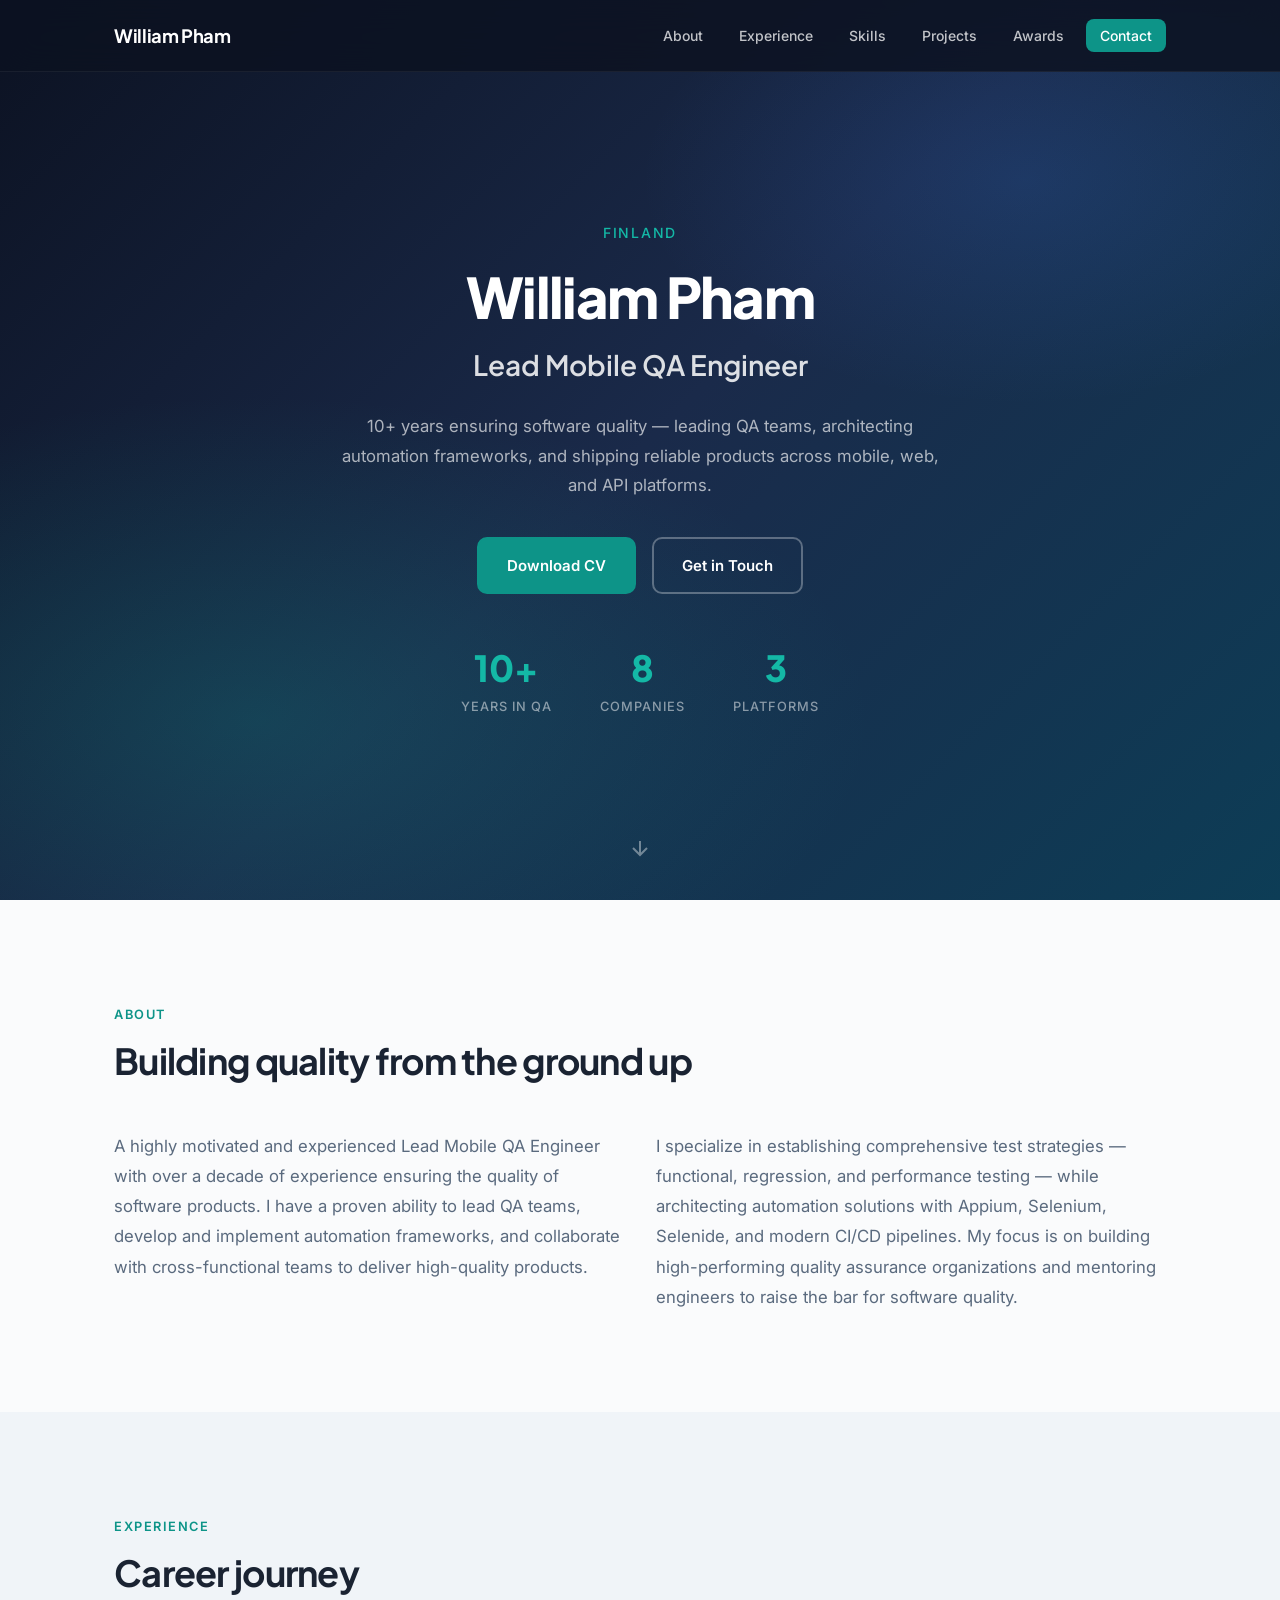
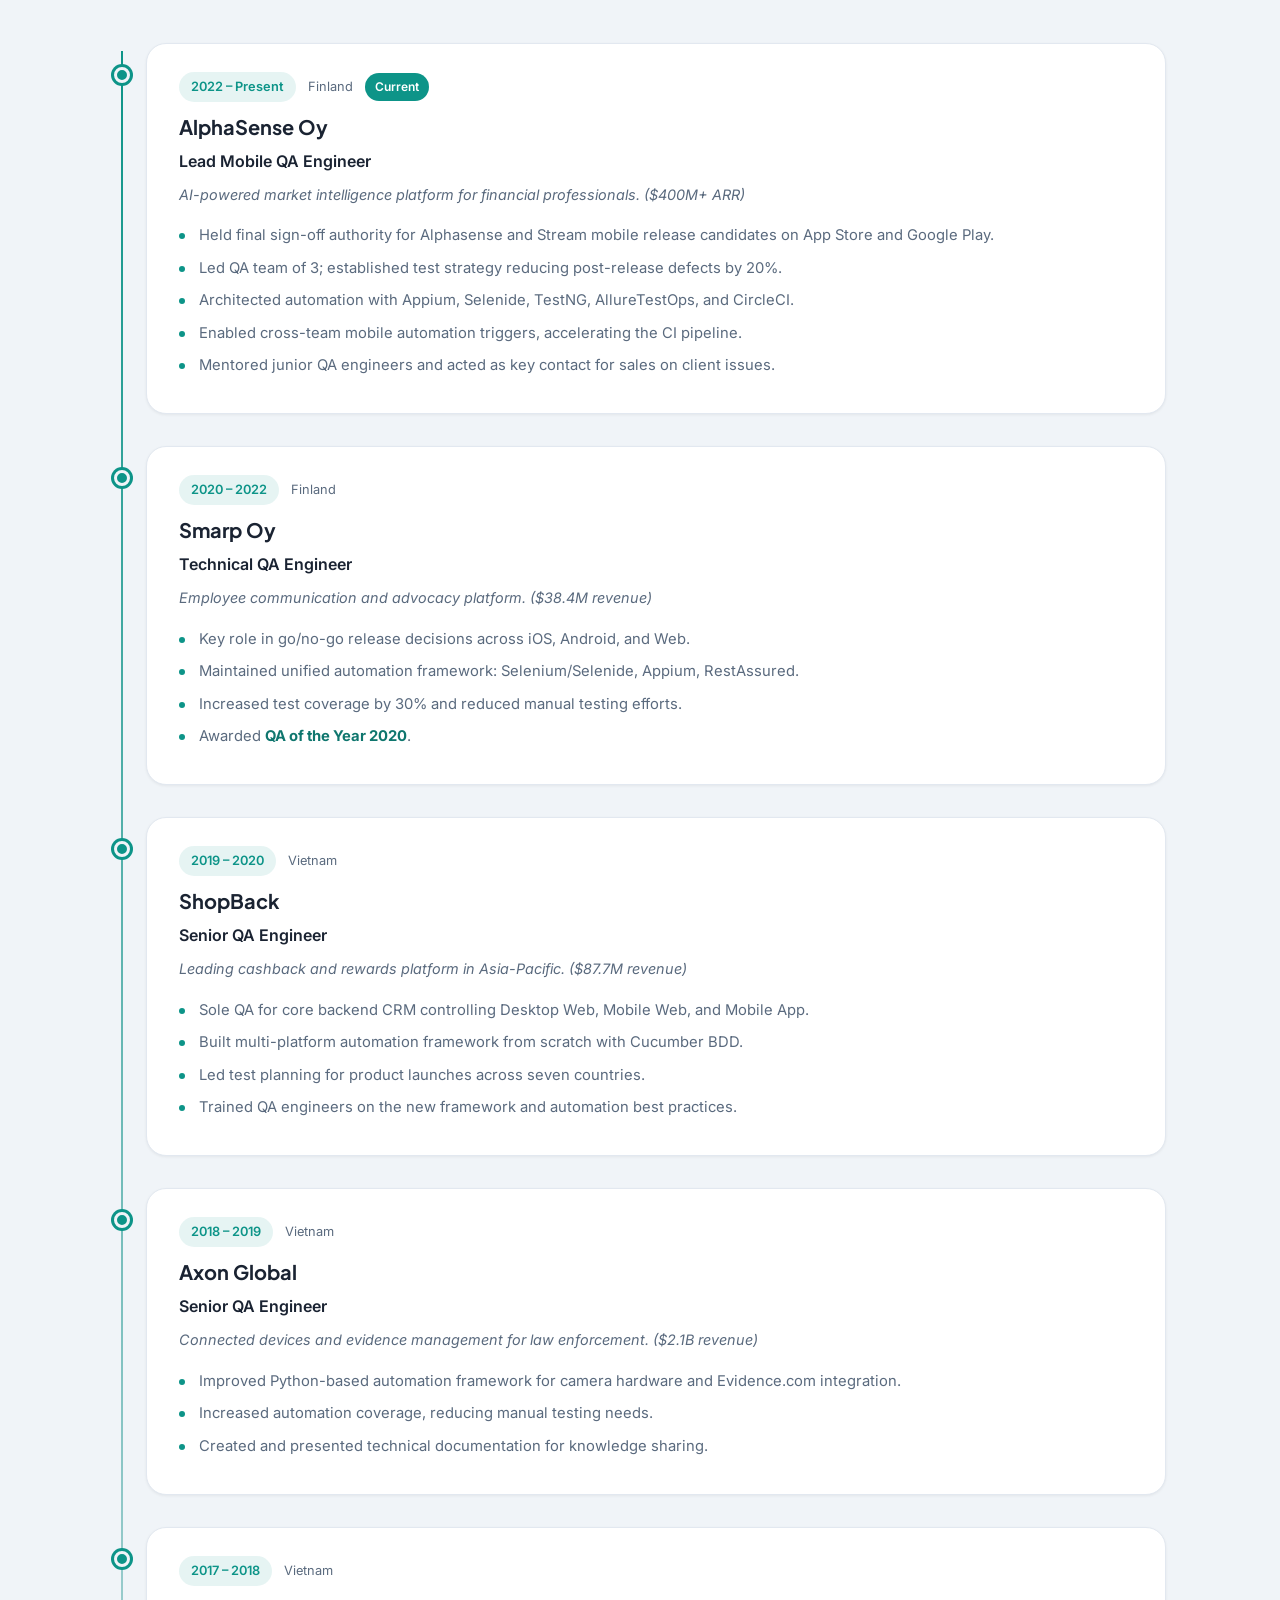
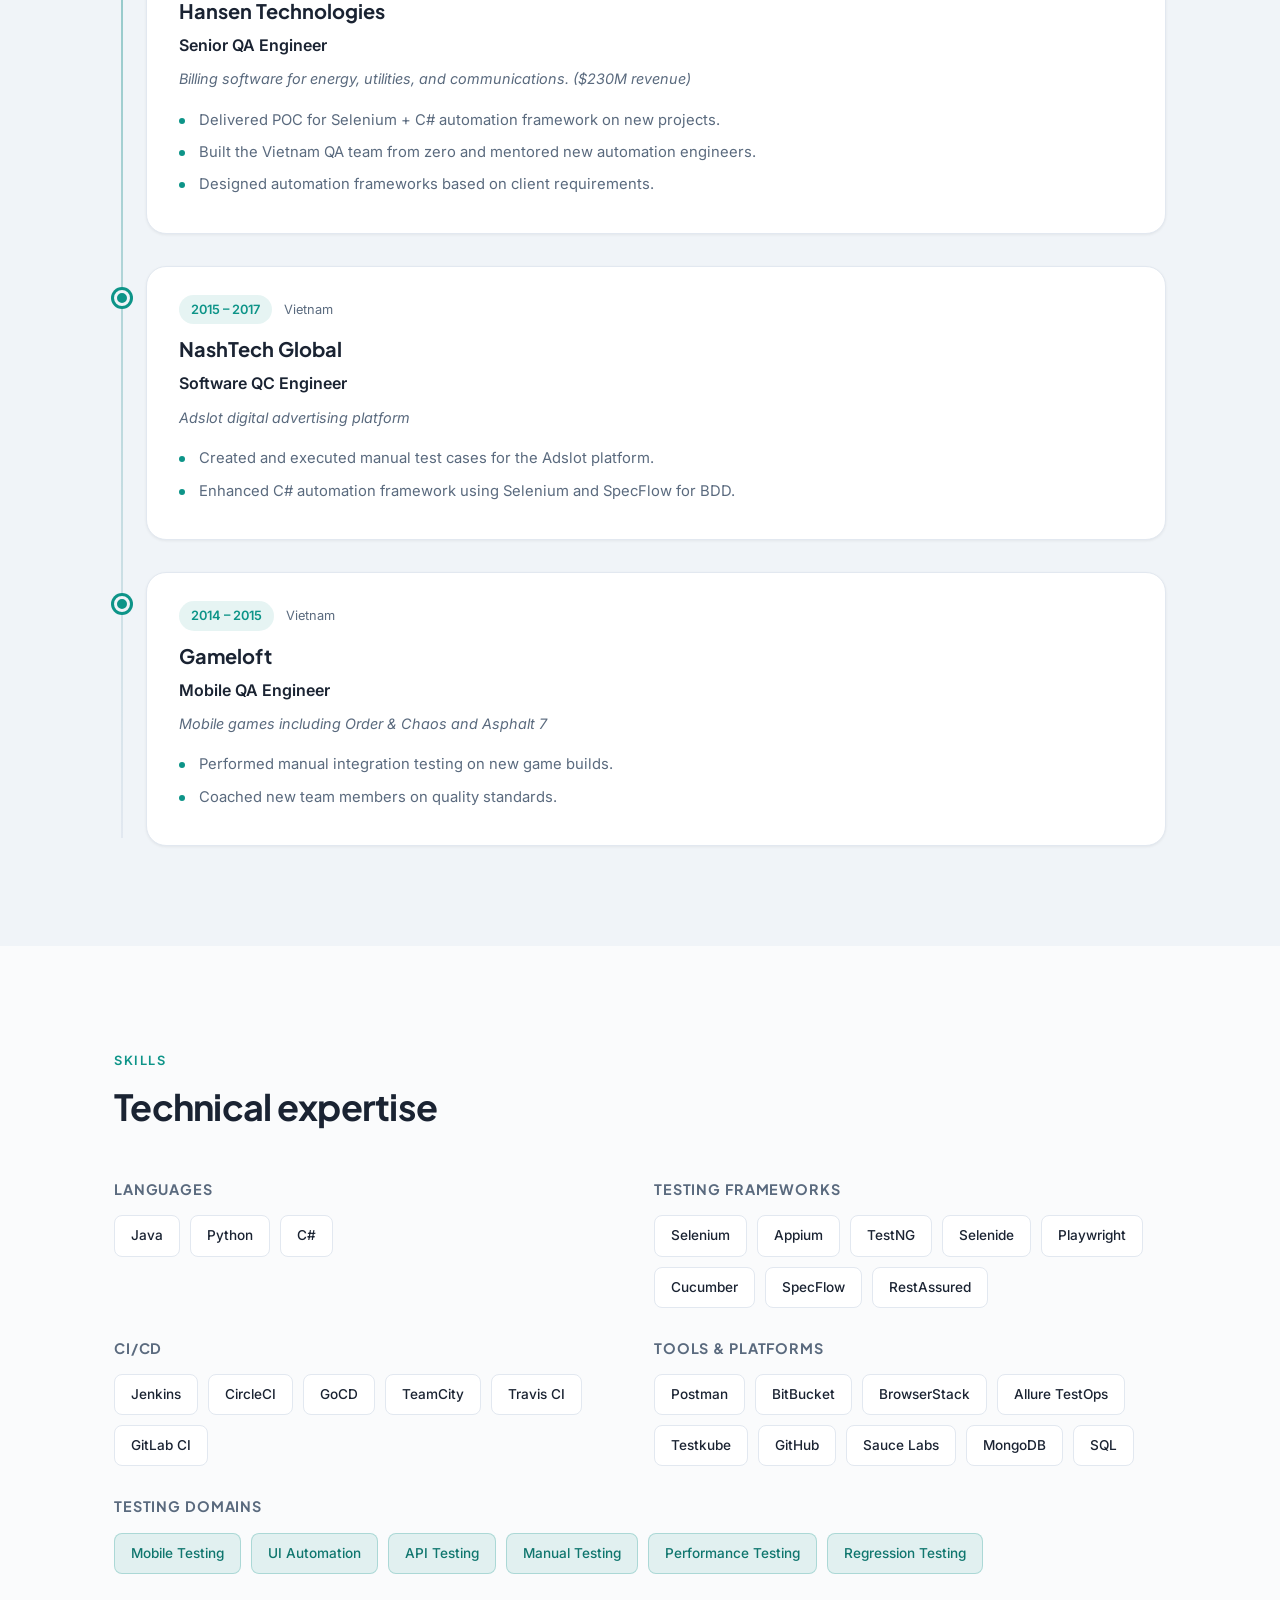
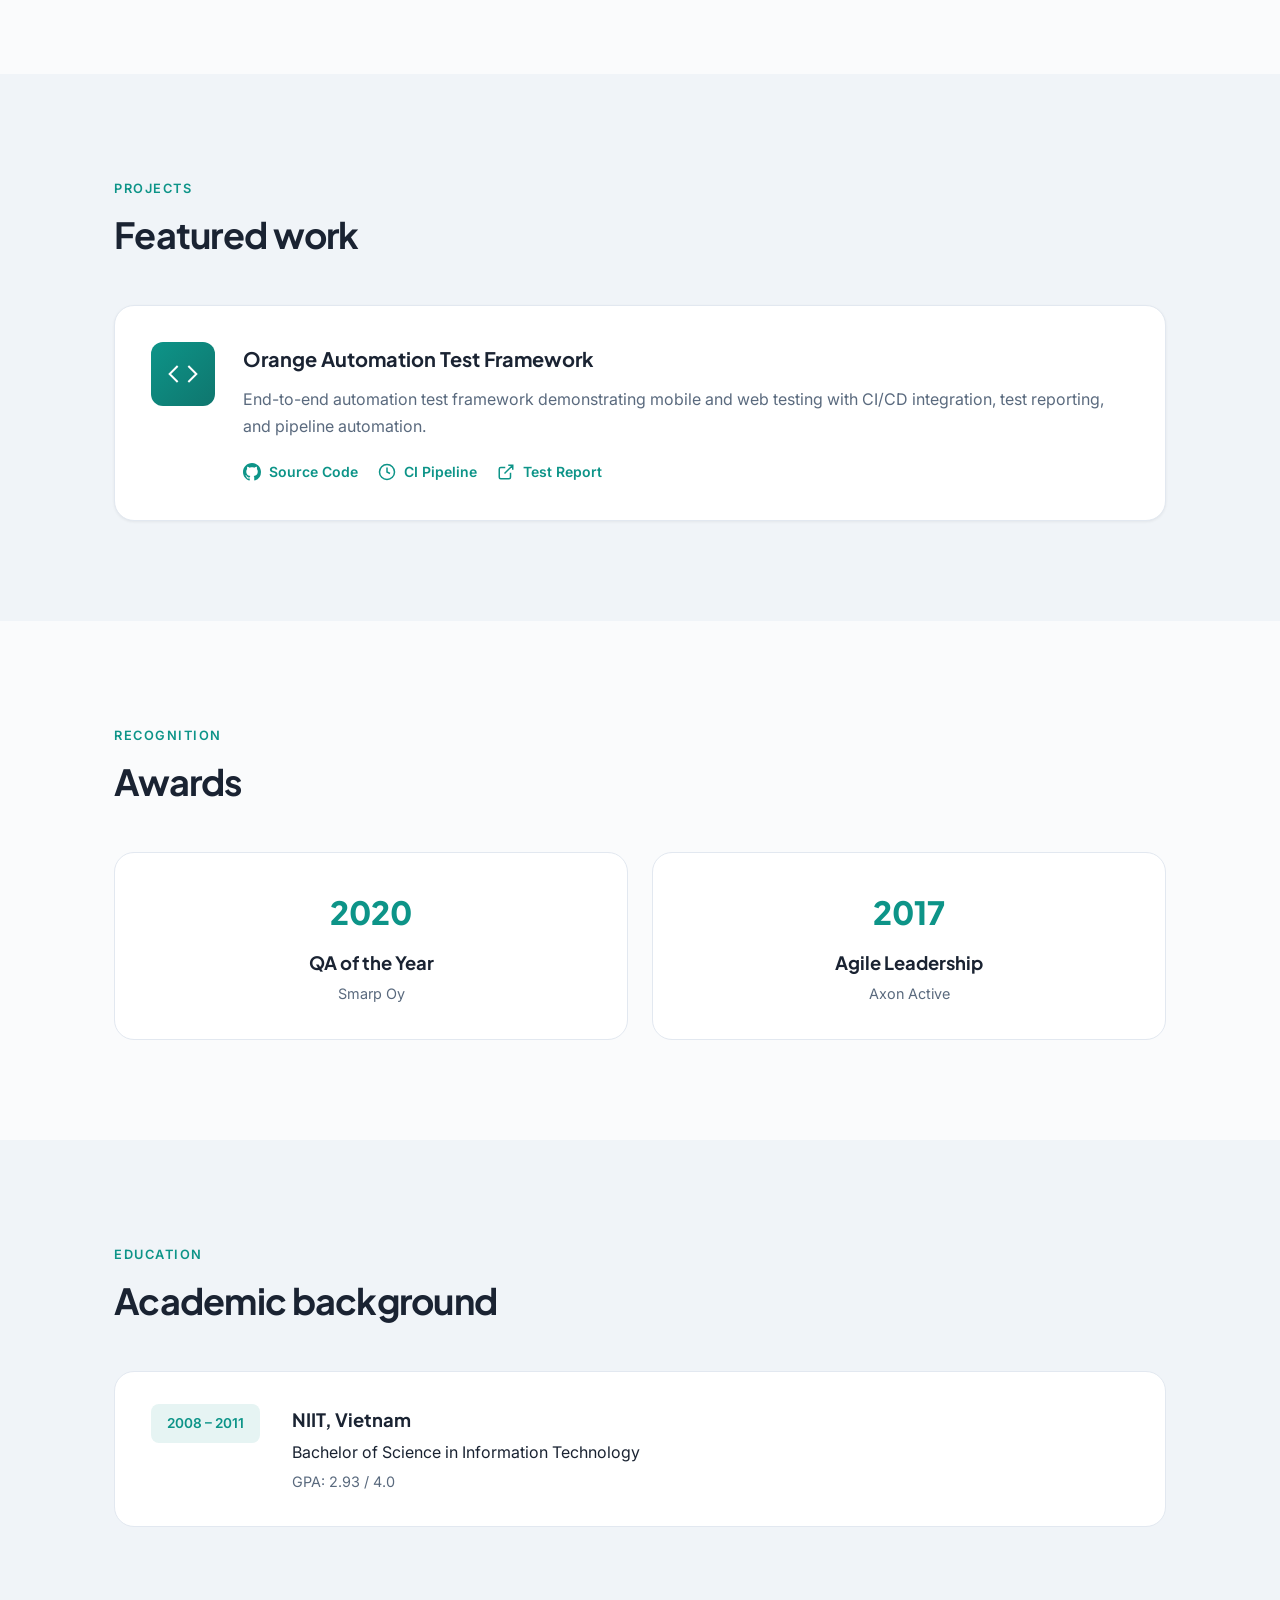
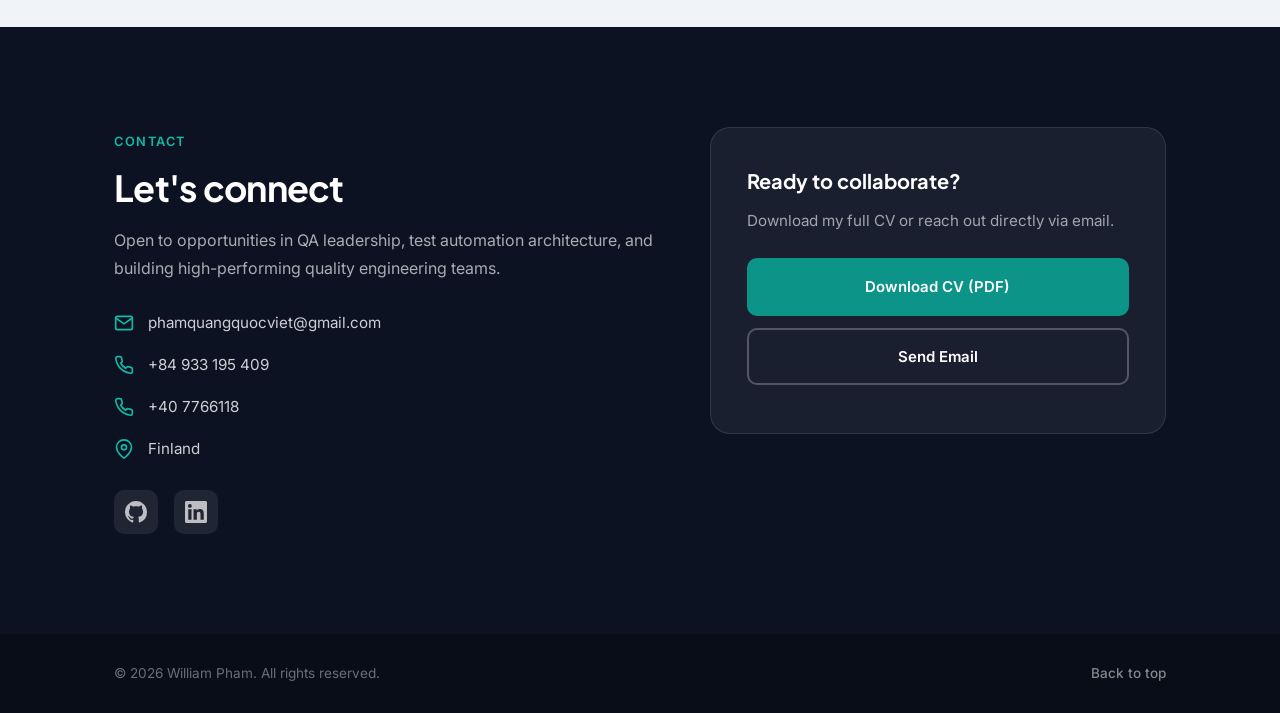
==== index.html @ 84b9da1d "Update profile: William Pham, Finland, current AlphaSense role - Rename display name to William Pham" ====
<!DOCTYPE html>
<html lang="en">
<head>
    <meta charset="utf-8">
    <meta name="viewport" content="width=device-width, initial-scale=1">
    <meta name="description" content="William Pham — Lead Mobile QA Engineer with 10+ years building automation frameworks and leading QA teams across mobile, web, and API testing.">
    <title>William Pham | Lead Mobile QA Engineer</title>
    <link rel="icon" href="assets/favicon.ico" type="image/x-icon">
    <link rel="preconnect" href="https://fonts.googleapis.com">
    <link rel="preconnect" href="https://fonts.gstatic.com" crossorigin>
    <link href="https://fonts.googleapis.com/css2?family=Inter:wght@400;500;600;700&family=Plus+Jakarta+Sans:wght@600;700;800&display=swap" rel="stylesheet">
    <link rel="stylesheet" href="css/style.css">
</head>
<body>
    <nav class="nav" id="nav">
        <div class="container nav__inner">
            <a href="#top" class="nav__brand">William Pham</a>
            <button class="nav__toggle" id="nav-toggle" aria-label="Toggle menu" aria-expanded="false">
                <span></span>
                <span></span>
                <span></span>
            </button>
            <ul class="nav__links" id="nav-links">
                <li><a href="#about">About</a></li>
                <li><a href="#experience">Experience</a></li>
                <li><a href="#skills">Skills</a></li>
                <li><a href="#projects">Projects</a></li>
                <li><a href="#awards">Awards</a></li>
                <li><a href="#contact" class="nav__cta">Contact</a></li>
            </ul>
        </div>
    </nav>

    <header class="hero" id="top">
        <div class="hero__bg"></div>
        <div class="container hero__content">
            <p class="hero__eyebrow">Finland</p>
            <h1 class="hero__title">William Pham</h1>
            <p class="hero__subtitle">Lead Mobile QA Engineer</p>
            <p class="hero__tagline">
                10+ years ensuring software quality — leading QA teams, architecting automation frameworks,
                and shipping reliable products across mobile, web, and API platforms.
            </p>
            <div class="hero__actions">
                <a href="assets/Viet_Pham_CV.pdf" class="btn btn--primary" download>Download CV</a>
                <a href="#contact" class="btn btn--outline">Get in Touch</a>
            </div>
            <div class="hero__stats">
                <div class="stat">
                    <span class="stat__value">10+</span>
                    <span class="stat__label">Years in QA</span>
                </div>
                <div class="stat">
                    <span class="stat__value">8</span>
                    <span class="stat__label">Companies</span>
                </div>
                <div class="stat">
                    <span class="stat__value">3</span>
                    <span class="stat__label">Platforms</span>
                </div>
            </div>
        </div>
        <a href="#about" class="hero__scroll" aria-label="Scroll to about">
            <svg width="24" height="24" viewBox="0 0 24 24" fill="none" stroke="currentColor" stroke-width="2"><path d="M12 5v14M5 12l7 7 7-7"/></svg>
        </a>
    </header>

    <main>
        <section class="section" id="about">
            <div class="container">
                <div class="section__header">
                    <span class="section__label">About</span>
                    <h2 class="section__title">Building quality from the ground up</h2>
                </div>
                <div class="about__grid">
                    <p class="about__text">
                        A highly motivated and experienced Lead Mobile QA Engineer with over a decade of
                        experience ensuring the quality of software products. I have a proven ability to lead
                        QA teams, develop and implement automation frameworks, and collaborate with
                        cross-functional teams to deliver high-quality products.
                    </p>
                    <p class="about__text">
                        I specialize in establishing comprehensive test strategies — functional, regression,
                        and performance testing — while architecting automation solutions with Appium,
                        Selenium, Selenide, and modern CI/CD pipelines. My focus is on building
                        high-performing quality assurance organizations and mentoring engineers to
                        raise the bar for software quality.
                    </p>
                </div>
            </div>
        </section>

        <section class="section section--alt" id="experience">
            <div class="container">
                <div class="section__header">
                    <span class="section__label">Experience</span>
                    <h2 class="section__title">Career journey</h2>
                </div>
                <div class="timeline">
                    <article class="timeline__item">
                        <div class="timeline__marker"></div>
                        <div class="timeline__card">
                            <div class="timeline__meta">
                                <span class="timeline__date">2022 – Present</span>
                                <span class="timeline__location">Finland</span>
                                <span class="timeline__badge">Current</span>
                            </div>
                            <h3 class="timeline__company">AlphaSense Oy</h3>
                            <p class="timeline__role">Lead Mobile QA Engineer</p>
                            <p class="timeline__desc">AI-powered market intelligence platform for financial professionals. ($400M+ ARR)</p>
                            <ul class="timeline__bullets">
                                <li>Held final sign-off authority for Alphasense and Stream mobile release candidates on App Store and Google Play.</li>
                                <li>Led QA team of 3; established test strategy reducing post-release defects by 20%.</li>
                                <li>Architected automation with Appium, Selenide, TestNG, AllureTestOps, and CircleCI.</li>
                                <li>Enabled cross-team mobile automation triggers, accelerating the CI pipeline.</li>
                                <li>Mentored junior QA engineers and acted as key contact for sales on client issues.</li>
                            </ul>
                        </div>
                    </article>

                    <article class="timeline__item">
                        <div class="timeline__marker"></div>
                        <div class="timeline__card">
                            <div class="timeline__meta">
                                <span class="timeline__date">2020 – 2022</span>
                                <span class="timeline__location">Finland</span>
                            </div>
                            <h3 class="timeline__company">Smarp Oy</h3>
                            <p class="timeline__role">Technical QA Engineer</p>
                            <p class="timeline__desc">Employee communication and advocacy platform. ($38.4M revenue)</p>
                            <ul class="timeline__bullets">
                                <li>Key role in go/no-go release decisions across iOS, Android, and Web.</li>
                                <li>Maintained unified automation framework: Selenium/Selenide, Appium, RestAssured.</li>
                                <li>Increased test coverage by 30% and reduced manual testing efforts.</li>
                                <li>Awarded <strong>QA of the Year 2020</strong>.</li>
                            </ul>
                        </div>
                    </article>

                    <article class="timeline__item">
                        <div class="timeline__marker"></div>
                        <div class="timeline__card">
                            <div class="timeline__meta">
                                <span class="timeline__date">2019 – 2020</span>
                                <span class="timeline__location">Vietnam</span>
                            </div>
                            <h3 class="timeline__company">ShopBack</h3>
                            <p class="timeline__role">Senior QA Engineer</p>
                            <p class="timeline__desc">Leading cashback and rewards platform in Asia-Pacific. ($87.7M revenue)</p>
                            <ul class="timeline__bullets">
                                <li>Sole QA for core backend CRM controlling Desktop Web, Mobile Web, and Mobile App.</li>
                                <li>Built multi-platform automation framework from scratch with Cucumber BDD.</li>
                                <li>Led test planning for product launches across seven countries.</li>
                                <li>Trained QA engineers on the new framework and automation best practices.</li>
                            </ul>
                        </div>
                    </article>

                    <article class="timeline__item">
                        <div class="timeline__marker"></div>
                        <div class="timeline__card">
                            <div class="timeline__meta">
                                <span class="timeline__date">2018 – 2019</span>
                                <span class="timeline__location">Vietnam</span>
                            </div>
                            <h3 class="timeline__company">Axon Global</h3>
                            <p class="timeline__role">Senior QA Engineer</p>
                            <p class="timeline__desc">Connected devices and evidence management for law enforcement. ($2.1B revenue)</p>
                            <ul class="timeline__bullets">
                                <li>Improved Python-based automation framework for camera hardware and Evidence.com integration.</li>
                                <li>Increased automation coverage, reducing manual testing needs.</li>
                                <li>Created and presented technical documentation for knowledge sharing.</li>
                            </ul>
                        </div>
                    </article>

                    <article class="timeline__item">
                        <div class="timeline__marker"></div>
                        <div class="timeline__card">
                            <div class="timeline__meta">
                                <span class="timeline__date">2017 – 2018</span>
                                <span class="timeline__location">Vietnam</span>
                            </div>
                            <h3 class="timeline__company">Hansen Technologies</h3>
                            <p class="timeline__role">Senior QA Engineer</p>
                            <p class="timeline__desc">Billing software for energy, utilities, and communications. ($230M revenue)</p>
                            <ul class="timeline__bullets">
                                <li>Delivered POC for Selenium + C# automation framework on new projects.</li>
                                <li>Built the Vietnam QA team from zero and mentored new automation engineers.</li>
                                <li>Designed automation frameworks based on client requirements.</li>
                            </ul>
                        </div>
                    </article>

                    <article class="timeline__item">
                        <div class="timeline__marker"></div>
                        <div class="timeline__card">
                            <div class="timeline__meta">
                                <span class="timeline__date">2015 – 2017</span>
                                <span class="timeline__location">Vietnam</span>
                            </div>
                            <h3 class="timeline__company">NashTech Global</h3>
                            <p class="timeline__role">Software QC Engineer</p>
                            <p class="timeline__desc">Adslot digital advertising platform</p>
                            <ul class="timeline__bullets">
                                <li>Created and executed manual test cases for the Adslot platform.</li>
                                <li>Enhanced C# automation framework using Selenium and SpecFlow for BDD.</li>
                            </ul>
                        </div>
                    </article>

                    <article class="timeline__item">
                        <div class="timeline__marker"></div>
                        <div class="timeline__card">
                            <div class="timeline__meta">
                                <span class="timeline__date">2014 – 2015</span>
                                <span class="timeline__location">Vietnam</span>
                            </div>
                            <h3 class="timeline__company">Gameloft</h3>
                            <p class="timeline__role">Mobile QA Engineer</p>
                            <p class="timeline__desc">Mobile games including Order &amp; Chaos and Asphalt 7</p>
                            <ul class="timeline__bullets">
                                <li>Performed manual integration testing on new game builds.</li>
                                <li>Coached new team members on quality standards.</li>
                            </ul>
                        </div>
                    </article>
                </div>
            </div>
        </section>

        <section class="section" id="skills">
            <div class="container">
                <div class="section__header">
                    <span class="section__label">Skills</span>
                    <h2 class="section__title">Technical expertise</h2>
                </div>
                <div class="skills__grid">
                    <div class="skills__group">
                        <h3 class="skills__heading">Languages</h3>
                        <div class="skills__tags">
                            <span class="tag">Java</span>
                            <span class="tag">Python</span>
                            <span class="tag">C#</span>
                        </div>
                    </div>
                    <div class="skills__group">
                        <h3 class="skills__heading">Testing Frameworks</h3>
                        <div class="skills__tags">
                            <span class="tag">Selenium</span>
                            <span class="tag">Appium</span>
                            <span class="tag">TestNG</span>
                            <span class="tag">Selenide</span>
                            <span class="tag">Playwright</span>
                            <span class="tag">Cucumber</span>
                            <span class="tag">SpecFlow</span>
                            <span class="tag">RestAssured</span>
                        </div>
                    </div>
                    <div class="skills__group">
                        <h3 class="skills__heading">CI/CD</h3>
                        <div class="skills__tags">
                            <span class="tag">Jenkins</span>
                            <span class="tag">CircleCI</span>
                            <span class="tag">GoCD</span>
                            <span class="tag">TeamCity</span>
                            <span class="tag">Travis CI</span>
                            <span class="tag">GitLab CI</span>
                        </div>
                    </div>
                    <div class="skills__group">
                        <h3 class="skills__heading">Tools &amp; Platforms</h3>
                        <div class="skills__tags">
                            <span class="tag">Postman</span>
                            <span class="tag">BitBucket</span>
                            <span class="tag">BrowserStack</span>
                            <span class="tag">Allure TestOps</span>
                            <span class="tag">Testkube</span>
                            <span class="tag">GitHub</span>
                            <span class="tag">Sauce Labs</span>
                            <span class="tag">MongoDB</span>
                            <span class="tag">SQL</span>
                        </div>
                    </div>
                    <div class="skills__group skills__group--wide">
                        <h3 class="skills__heading">Testing Domains</h3>
                        <div class="skills__tags">
                            <span class="tag tag--accent">Mobile Testing</span>
                            <span class="tag tag--accent">UI Automation</span>
                            <span class="tag tag--accent">API Testing</span>
                            <span class="tag tag--accent">Manual Testing</span>
                            <span class="tag tag--accent">Performance Testing</span>
                            <span class="tag tag--accent">Regression Testing</span>
                        </div>
                    </div>
                </div>
            </div>
        </section>

        <section class="section section--alt" id="projects">
            <div class="container">
                <div class="section__header">
                    <span class="section__label">Projects</span>
                    <h2 class="section__title">Featured work</h2>
                </div>
                <article class="project-card">
                    <div class="project-card__icon">
                        <svg width="32" height="32" viewBox="0 0 24 24" fill="none" stroke="currentColor" stroke-width="1.5"><path d="M16 18l6-6-6-6M8 6l-6 6 6 6"/></svg>
                    </div>
                    <div class="project-card__body">
                        <h3 class="project-card__title">Orange Automation Test Framework</h3>
                        <p class="project-card__desc">
                            End-to-end automation test framework demonstrating mobile and web testing
                            with CI/CD integration, test reporting, and pipeline automation.
                        </p>
                        <div class="project-card__links">
                            <a href="https://github.com/vietphamqq/orange-automation-test" target="_blank" rel="noopener noreferrer" class="project-card__link">
                                <svg width="18" height="18" viewBox="0 0 24 24" fill="currentColor"><path d="M12 0C5.37 0 0 5.37 0 12c0 5.31 3.435 9.795 8.205 11.385.6.105.825-.255.825-.57 0-.285-.015-1.23-.015-2.235-3.015.555-3.795-.735-4.035-1.41-.135-.345-.72-1.41-1.23-1.695-.42-.225-1.02-.78-.015-.795.945-.015 1.62.87 1.845 1.23 1.08 1.815 2.805 1.305 3.495.99.105-.78.42-1.305.765-1.605-2.67-.3-5.46-1.335-5.46-5.925 0-1.305.465-2.385 1.23-3.225-.12-.3-.54-1.53.12-3.18 0 0 1.005-.315 3.3 1.23.96-.27 1.98-.405 3-.405s2.04.135 3 .405c2.295-1.56 3.3-1.23 3.3-1.23.66 1.65.24 2.88.12 3.18.765.84 1.23 1.905 1.23 3.225 0 4.605-2.805 5.625-5.475 5.925.435.375.81 1.095.81 2.22 0 1.605-.015 2.895-.015 3.3 0 .315.225.69.825.57A12.02 12.02 0 0024 12c0-6.63-5.37-12-12-12z"/></svg>
                                Source Code
                            </a>
                            <a href="https://github.com/vietphamqq/orange-automation-test/actions" target="_blank" rel="noopener noreferrer" class="project-card__link">
                                <svg width="18" height="18" viewBox="0 0 24 24" fill="none" stroke="currentColor" stroke-width="2"><circle cx="12" cy="12" r="10"/><path d="M12 6v6l4 2"/></svg>
                                CI Pipeline
                            </a>
                            <a href="https://vietphamqq.github.io/orange-automation-test/" target="_blank" rel="noopener noreferrer" class="project-card__link">
                                <svg width="18" height="18" viewBox="0 0 24 24" fill="none" stroke="currentColor" stroke-width="2"><path d="M18 13v6a2 2 0 01-2 2H5a2 2 0 01-2-2V8a2 2 0 012-2h6M15 3h6v6M10 14L21 3"/></svg>
                                Test Report
                            </a>
                        </div>
                    </div>
                </article>
            </div>
        </section>

        <section class="section" id="awards">
            <div class="container">
                <div class="section__header">
                    <span class="section__label">Recognition</span>
                    <h2 class="section__title">Awards</h2>
                </div>
                <div class="awards__grid">
                    <div class="award-card">
                        <div class="award-card__year">2020</div>
                        <h3 class="award-card__title">QA of the Year</h3>
                        <p class="award-card__org">Smarp Oy</p>
                    </div>
                    <div class="award-card">
                        <div class="award-card__year">2017</div>
                        <h3 class="award-card__title">Agile Leadership</h3>
                        <p class="award-card__org">Axon Active</p>
                    </div>
                </div>
            </div>
        </section>

        <section class="section section--alt" id="education">
            <div class="container">
                <div class="section__header">
                    <span class="section__label">Education</span>
                    <h2 class="section__title">Academic background</h2>
                </div>
                <div class="education-card">
                    <div class="education-card__date">2008 – 2011</div>
                    <div>
                        <h3 class="education-card__school">NIIT, Vietnam</h3>
                        <p class="education-card__degree">Bachelor of Science in Information Technology</p>
                        <p class="education-card__gpa">GPA: 2.93 / 4.0</p>
                    </div>
                </div>
            </div>
        </section>

        <section class="section section--contact" id="contact">
            <div class="container">
                <div class="contact__grid">
                    <div class="contact__info">
                        <span class="section__label">Contact</span>
                        <h2 class="section__title">Let's connect</h2>
                        <p class="contact__text">
                            Open to opportunities in QA leadership, test automation architecture,
                            and building high-performing quality engineering teams.
                        </p>
                        <ul class="contact__details">
                            <li>
                                <svg width="20" height="20" viewBox="0 0 24 24" fill="none" stroke="currentColor" stroke-width="2"><path d="M4 4h16c1.1 0 2 .9 2 2v12c0 1.1-.9 2-2 2H4c-1.1 0-2-.9-2-2V6c0-1.1.9-2 2-2z"/><path d="M22 6l-10 7L2 6"/></svg>
                                <a href="mailto:phamquangquocviet@gmail.com">phamquangquocviet@gmail.com</a>
                            </li>
                            <li>
                                <svg width="20" height="20" viewBox="0 0 24 24" fill="none" stroke="currentColor" stroke-width="2"><path d="M22 16.92v3a2 2 0 01-2.18 2 19.79 19.79 0 01-8.63-3.07 19.5 19.5 0 01-6-6 19.79 19.79 0 01-3.07-8.67A2 2 0 014.11 2h3a2 2 0 012 1.72c.127.96.361 1.903.7 2.81a2 2 0 01-.45 2.11L8.09 9.91a16 16 0 006 6l1.27-1.27a2 2 0 012.11-.45c.907.339 1.85.573 2.81.7A2 2 0 0122 16.92z"/></svg>
                                <a href="tel:+84933195409">+84 933 195 409</a>
                            </li>
                            <li>
                                <svg width="20" height="20" viewBox="0 0 24 24" fill="none" stroke="currentColor" stroke-width="2"><path d="M22 16.92v3a2 2 0 01-2.18 2 19.79 19.79 0 01-8.63-3.07 19.5 19.5 0 01-6-6 19.79 19.79 0 01-3.07-8.67A2 2 0 014.11 2h3a2 2 0 012 1.72c.127.96.361 1.903.7 2.81a2 2 0 01-.45 2.11L8.09 9.91a16 16 0 006 6l1.27-1.27a2 2 0 012.11-.45c.907.339 1.85.573 2.81.7A2 2 0 0122 16.92z"/></svg>
                                <a href="tel:+407766118">+40 7766118</a>
                            </li>
                            <li>
                                <svg width="20" height="20" viewBox="0 0 24 24" fill="none" stroke="currentColor" stroke-width="2"><path d="M21 10c0 7-9 13-9 13s-9-6-9-13a9 9 0 0118 0z"/><circle cx="12" cy="10" r="3"/></svg>
                                Finland
                            </li>
                        </ul>
                        <div class="contact__social">
                            <a href="https://github.com/vietphamqq" target="_blank" rel="noopener noreferrer" aria-label="GitHub">
                                <svg width="22" height="22" viewBox="0 0 24 24" fill="currentColor"><path d="M12 0C5.37 0 0 5.37 0 12c0 5.31 3.435 9.795 8.205 11.385.6.105.825-.255.825-.57 0-.285-.015-1.23-.015-2.235-3.015.555-3.795-.735-4.035-1.41-.135-.345-.72-1.41-1.23-1.695-.42-.225-1.02-.78-.015-.795.945-.015 1.62.87 1.845 1.23 1.08 1.815 2.805 1.305 3.495.99.105-.78.42-1.305.765-1.605-2.67-.3-5.46-1.335-5.46-5.925 0-1.305.465-2.385 1.23-3.225-.12-.3-.54-1.53.12-3.18 0 0 1.005-.315 3.3 1.23.96-.27 1.98-.405 3-.405s2.04.135 3 .405c2.295-1.56 3.3-1.23 3.3-1.23.66 1.65.24 2.88.12 3.18.765.84 1.23 1.905 1.23 3.225 0 4.605-2.805 5.625-5.475 5.925.435.375.81 1.095.81 2.22 0 1.605-.015 2.895-.015 3.3 0 .315.225.69.825.57A12.02 12.02 0 0024 12c0-6.63-5.37-12-12-12z"/></svg>
                            </a>
                            <a href="https://www.linkedin.com/in/vietphamqc/" target="_blank" rel="noopener noreferrer" aria-label="LinkedIn">
                                <svg width="22" height="22" viewBox="0 0 24 24" fill="currentColor"><path d="M20.447 20.452h-3.554v-5.569c0-1.328-.027-3.037-1.852-3.037-1.853 0-2.136 1.445-2.136 2.939v5.667H9.351V9h3.414v1.561h.046c.477-.9 1.637-1.85 3.37-1.85 3.601 0 4.267 2.37 4.267 5.455v6.286zM5.337 7.433a2.062 2.062 0 01-2.063-2.065 2.064 2.064 0 114.127 0 2.063 2.063 0 01-2.064 2.065zm1.782 13.019H3.555V9h3.564v11.452zM22.225 0H1.771C.792 0 0 .774 0 1.729v20.542C0 23.227.792 24 1.771 24h20.451C23.2 24 24 23.227 24 22.271V1.729C24 .774 23.2 0 22.222 0h.003z"/></svg>
                            </a>
                        </div>
                    </div>
                    <div class="contact__cta-card">
                        <h3>Ready to collaborate?</h3>
                        <p>Download my full CV or reach out directly via email.</p>
                        <a href="assets/Viet_Pham_CV.pdf" class="btn btn--primary btn--block" download>Download CV (PDF)</a>
                        <a href="mailto:phamquangquocviet@gmail.com" class="btn btn--outline btn--block">Send Email</a>
                    </div>
                </div>
            </div>
        </section>
    </main>

    <footer class="footer">
        <div class="container footer__inner">
            <p>&copy; 2026 William Pham. All rights reserved.</p>
            <a href="#top" class="footer__top">Back to top</a>
        </div>
    </footer>

    <script src="js/main.js"></script>
</body>
</html>
---- css/style.css ----
/* William Pham — Professional Portfolio */

:root {
    --color-bg: #fafbfc;
    --color-bg-alt: #f0f4f8;
    --color-surface: #ffffff;
    --color-text: #1a2332;
    --color-text-muted: #5a6a7e;
    --color-accent: #0d9488;
    --color-accent-light: #14b8a6;
    --color-accent-dark: #0f766e;
    --color-hero-bg: #0c1222;
    --color-hero-gradient: linear-gradient(135deg, #0c1222 0%, #1a2a4a 50%, #0d3d56 100%);
    --color-border: #e2e8f0;
    --font-body: 'Inter', -apple-system, BlinkMacSystemFont, sans-serif;
    --font-display: 'Plus Jakarta Sans', 'Inter', sans-serif;
    --shadow-sm: 0 1px 3px rgba(0, 0, 0, 0.06);
    --shadow-md: 0 4px 20px rgba(0, 0, 0, 0.08);
    --shadow-lg: 0 12px 40px rgba(0, 0, 0, 0.12);
    --radius: 12px;
    --radius-lg: 20px;
    --nav-height: 72px;
    --transition: 0.25s cubic-bezier(0.4, 0, 0.2, 1);
}

*, *::before, *::after {
    box-sizing: border-box;
    margin: 0;
    padding: 0;
}

html {
    scroll-behavior: smooth;
    scroll-padding-top: var(--nav-height);
}

body {
    font-family: var(--font-body);
    font-size: 16px;
    line-height: 1.7;
    color: var(--color-text);
    background: var(--color-bg);
    -webkit-font-smoothing: antialiased;
}

img { max-width: 100%; display: block; }
a { color: inherit; text-decoration: none; }
ul { list-style: none; }

.container {
    width: 100%;
    max-width: 1100px;
    margin: 0 auto;
    padding: 0 24px;
}

/* Navigation */
.nav {
    position: fixed;
    top: 0;
    left: 0;
    right: 0;
    z-index: 100;
    height: var(--nav-height);
    background: rgba(12, 18, 34, 0.85);
    backdrop-filter: blur(16px);
    -webkit-backdrop-filter: blur(16px);
    border-bottom: 1px solid rgba(255, 255, 255, 0.06);
    transition: background var(--transition), box-shadow var(--transition);
}

.nav--scrolled {
    background: rgba(12, 18, 34, 0.97);
    box-shadow: var(--shadow-md);
}

.nav__inner {
    display: flex;
    align-items: center;
    justify-content: space-between;
    height: 100%;
}

.nav__brand {
    font-family: var(--font-display);
    font-weight: 700;
    font-size: 1.15rem;
    color: #fff;
    letter-spacing: -0.02em;
}

.nav__links {
    display: flex;
    align-items: center;
    gap: 8px;
}

.nav__links a {
    color: rgba(255, 255, 255, 0.75);
    font-size: 0.875rem;
    font-weight: 500;
    padding: 8px 14px;
    border-radius: 8px;
    transition: color var(--transition), background var(--transition);
}

.nav__links a:hover {
    color: #fff;
    background: rgba(255, 255, 255, 0.08);
}

.nav__cta {
    background: var(--color-accent) !important;
    color: #fff !important;
}

.nav__cta:hover {
    background: var(--color-accent-light) !important;
}

.nav__toggle {
    display: none;
    flex-direction: column;
    gap: 5px;
    background: none;
    border: none;
    cursor: pointer;
    padding: 8px;
}

.nav__toggle span {
    display: block;
    width: 24px;
    height: 2px;
    background: #fff;
    border-radius: 2px;
    transition: transform var(--transition), opacity var(--transition);
}

.nav__toggle.active span:nth-child(1) { transform: translateY(7px) rotate(45deg); }
.nav__toggle.active span:nth-child(2) { opacity: 0; }
.nav__toggle.active span:nth-child(3) { transform: translateY(-7px) rotate(-45deg); }

/* Hero */
.hero {
    position: relative;
    min-height: 100vh;
    display: flex;
    align-items: center;
    justify-content: center;
    background: var(--color-hero-gradient);
    color: #fff;
    overflow: hidden;
    padding: calc(var(--nav-height) + 48px) 0 80px;
}

.hero__bg {
    position: absolute;
    inset: 0;
    background:
        radial-gradient(ellipse 80% 60% at 20% 80%, rgba(13, 148, 136, 0.25) 0%, transparent 60%),
        radial-gradient(ellipse 60% 50% at 80% 20%, rgba(59, 130, 246, 0.15) 0%, transparent 50%);
    pointer-events: none;
}

.hero__content {
    position: relative;
    text-align: center;
    max-width: 780px;
}

.hero__eyebrow {
    font-size: 0.875rem;
    font-weight: 500;
    letter-spacing: 0.12em;
    text-transform: uppercase;
    color: var(--color-accent-light);
    margin-bottom: 20px;
}

.hero__title {
    font-family: var(--font-display);
    font-size: clamp(2.25rem, 6vw, 3.5rem);
    font-weight: 800;
    line-height: 1.15;
    letter-spacing: -0.03em;
    margin-bottom: 12px;
}

.hero__subtitle {
    font-family: var(--font-display);
    font-size: clamp(1.25rem, 3vw, 1.75rem);
    font-weight: 600;
    color: rgba(255, 255, 255, 0.85);
    margin-bottom: 24px;
}

.hero__tagline {
    font-size: 1.05rem;
    line-height: 1.75;
    color: rgba(255, 255, 255, 0.65);
    max-width: 620px;
    margin: 0 auto 36px;
}

.hero__actions {
    display: flex;
    gap: 16px;
    justify-content: center;
    flex-wrap: wrap;
    margin-bottom: 56px;
}

.hero__stats {
    display: flex;
    gap: 48px;
    justify-content: center;
    flex-wrap: wrap;
}

.stat {
    text-align: center;
}

.stat__value {
    display: block;
    font-family: var(--font-display);
    font-size: 2.25rem;
    font-weight: 800;
    color: var(--color-accent-light);
    line-height: 1;
    margin-bottom: 6px;
}

.stat__label {
    font-size: 0.8rem;
    font-weight: 500;
    text-transform: uppercase;
    letter-spacing: 0.08em;
    color: rgba(255, 255, 255, 0.5);
}

.hero__scroll {
    position: absolute;
    bottom: 32px;
    left: 50%;
    transform: translateX(-50%);
    color: rgba(255, 255, 255, 0.4);
    animation: bounce 2s infinite;
}

@keyframes bounce {
    0%, 100% { transform: translateX(-50%) translateY(0); }
    50% { transform: translateX(-50%) translateY(8px); }
}

/* Buttons */
.btn {
    display: inline-flex;
    align-items: center;
    justify-content: center;
    gap: 8px;
    padding: 14px 28px;
    font-family: var(--font-body);
    font-size: 0.9375rem;
    font-weight: 600;
    border-radius: 10px;
    border: 2px solid transparent;
    cursor: pointer;
    transition: all var(--transition);
}

.btn--primary {
    background: var(--color-accent);
    color: #fff;
    border-color: var(--color-accent);
}

.btn--primary:hover {
    background: var(--color-accent-light);
    border-color: var(--color-accent-light);
    transform: translateY(-2px);
    box-shadow: 0 8px 24px rgba(13, 148, 136, 0.35);
}

.btn--outline {
    background: transparent;
    color: #fff;
    border-color: rgba(255, 255, 255, 0.3);
}

.btn--outline:hover {
    border-color: #fff;
    background: rgba(255, 255, 255, 0.08);
}

.btn--block {
    width: 100%;
    margin-bottom: 12px;
}

/* Sections */
.section {
    padding: 100px 0;
}

.section--alt {
    background: var(--color-bg-alt);
}

.section--contact {
    background: var(--color-hero-bg);
    color: #fff;
}

.section__header {
    margin-bottom: 48px;
}

.section__label {
    display: inline-block;
    font-size: 0.8rem;
    font-weight: 600;
    text-transform: uppercase;
    letter-spacing: 0.12em;
    color: var(--color-accent);
    margin-bottom: 12px;
}

.section--contact .section__label {
    color: var(--color-accent-light);
}

.section__title {
    font-family: var(--font-display);
    font-size: clamp(1.75rem, 4vw, 2.25rem);
    font-weight: 700;
    letter-spacing: -0.02em;
    line-height: 1.25;
}

.section--contact .section__title {
    color: #fff;
}

/* About */
.about__grid {
    display: grid;
    grid-template-columns: 1fr 1fr;
    gap: 32px;
}

.about__text {
    font-size: 1.05rem;
    color: var(--color-text-muted);
    line-height: 1.8;
}

/* Timeline */
.timeline {
    position: relative;
    padding-left: 32px;
}

.timeline::before {
    content: '';
    position: absolute;
    left: 7px;
    top: 8px;
    bottom: 8px;
    width: 2px;
    background: linear-gradient(to bottom, var(--color-accent), var(--color-border));
}

.timeline__item {
    position: relative;
    margin-bottom: 32px;
}

.timeline__item:last-child {
    margin-bottom: 0;
}

.timeline__marker {
    position: absolute;
    left: -32px;
    top: 24px;
    width: 16px;
    height: 16px;
    border-radius: 50%;
    background: var(--color-accent);
    border: 3px solid var(--color-bg-alt);
    box-shadow: 0 0 0 3px var(--color-accent);
    z-index: 1;
}

.timeline__card {
    background: var(--color-surface);
    border-radius: var(--radius-lg);
    padding: 28px 32px;
    box-shadow: var(--shadow-sm);
    border: 1px solid var(--color-border);
    transition: box-shadow var(--transition), transform var(--transition);
}

.timeline__card:hover {
    box-shadow: var(--shadow-md);
    transform: translateY(-2px);
}

.timeline__meta {
    display: flex;
    gap: 12px;
    align-items: center;
    margin-bottom: 8px;
    flex-wrap: wrap;
}

.timeline__date {
    font-size: 0.8rem;
    font-weight: 600;
    color: var(--color-accent);
    background: rgba(13, 148, 136, 0.1);
    padding: 4px 12px;
    border-radius: 20px;
}

.timeline__location {
    font-size: 0.8rem;
    color: var(--color-text-muted);
}

.timeline__badge {
    font-size: 0.75rem;
    font-weight: 600;
    color: #fff;
    background: var(--color-accent);
    padding: 4px 10px;
    border-radius: 20px;
}

.timeline__company {
    font-family: var(--font-display);
    font-size: 1.25rem;
    font-weight: 700;
    margin-bottom: 4px;
}

.timeline__role {
    font-weight: 600;
    color: var(--color-text);
    margin-bottom: 8px;
}

.timeline__desc {
    font-size: 0.9rem;
    color: var(--color-text-muted);
    margin-bottom: 16px;
    font-style: italic;
}

.timeline__bullets {
    list-style: none;
}

.timeline__bullets li {
    position: relative;
    padding-left: 20px;
    margin-bottom: 8px;
    font-size: 0.925rem;
    color: var(--color-text-muted);
    line-height: 1.65;
}

.timeline__bullets li::before {
    content: '';
    position: absolute;
    left: 0;
    top: 10px;
    width: 6px;
    height: 6px;
    border-radius: 50%;
    background: var(--color-accent);
}

.timeline__bullets li strong {
    color: var(--color-accent-dark);
}

/* Skills */
.skills__grid {
    display: grid;
    grid-template-columns: repeat(2, 1fr);
    gap: 28px;
}

.skills__group--wide {
    grid-column: 1 / -1;
}

.skills__heading {
    font-family: var(--font-display);
    font-size: 0.9rem;
    font-weight: 700;
    text-transform: uppercase;
    letter-spacing: 0.06em;
    color: var(--color-text-muted);
    margin-bottom: 14px;
}

.skills__tags {
    display: flex;
    flex-wrap: wrap;
    gap: 10px;
}

.tag {
    display: inline-block;
    padding: 8px 16px;
    font-size: 0.85rem;
    font-weight: 500;
    background: var(--color-surface);
    border: 1px solid var(--color-border);
    border-radius: 8px;
    color: var(--color-text);
    transition: all var(--transition);
}

.tag:hover {
    border-color: var(--color-accent);
    color: var(--color-accent-dark);
    background: rgba(13, 148, 136, 0.06);
}

.tag--accent {
    background: rgba(13, 148, 136, 0.1);
    border-color: rgba(13, 148, 136, 0.25);
    color: var(--color-accent-dark);
}

/* Project card */
.project-card {
    display: flex;
    gap: 28px;
    background: var(--color-surface);
    border-radius: var(--radius-lg);
    padding: 36px;
    border: 1px solid var(--color-border);
    box-shadow: var(--shadow-sm);
    transition: box-shadow var(--transition), transform var(--transition);
}

.project-card:hover {
    box-shadow: var(--shadow-lg);
    transform: translateY(-4px);
}

.project-card__icon {
    flex-shrink: 0;
    width: 64px;
    height: 64px;
    display: flex;
    align-items: center;
    justify-content: center;
    background: linear-gradient(135deg, var(--color-accent), var(--color-accent-dark));
    border-radius: var(--radius);
    color: #fff;
}

.project-card__title {
    font-family: var(--font-display);
    font-size: 1.25rem;
    font-weight: 700;
    margin-bottom: 10px;
}

.project-card__desc {
    color: var(--color-text-muted);
    margin-bottom: 20px;
    line-height: 1.7;
}

.project-card__links {
    display: flex;
    gap: 20px;
    flex-wrap: wrap;
}

.project-card__link {
    display: inline-flex;
    align-items: center;
    gap: 8px;
    font-size: 0.875rem;
    font-weight: 600;
    color: var(--color-accent);
    transition: color var(--transition);
}

.project-card__link:hover {
    color: var(--color-accent-dark);
}

/* Awards */
.awards__grid {
    display: grid;
    grid-template-columns: repeat(2, 1fr);
    gap: 24px;
}

.award-card {
    background: var(--color-surface);
    border-radius: var(--radius-lg);
    padding: 32px;
    border: 1px solid var(--color-border);
    text-align: center;
    transition: transform var(--transition), box-shadow var(--transition);
}

.award-card:hover {
    transform: translateY(-4px);
    box-shadow: var(--shadow-md);
}

.award-card__year {
    font-family: var(--font-display);
    font-size: 2rem;
    font-weight: 800;
    color: var(--color-accent);
    margin-bottom: 8px;
}

.award-card__title {
    font-family: var(--font-display);
    font-size: 1.15rem;
    font-weight: 700;
    margin-bottom: 4px;
}

.award-card__org {
    font-size: 0.9rem;
    color: var(--color-text-muted);
}

/* Education */
.education-card {
    display: flex;
    gap: 32px;
    align-items: flex-start;
    background: var(--color-surface);
    border-radius: var(--radius-lg);
    padding: 32px 36px;
    border: 1px solid var(--color-border);
}

.education-card__date {
    flex-shrink: 0;
    font-size: 0.85rem;
    font-weight: 600;
    color: var(--color-accent);
    background: rgba(13, 148, 136, 0.1);
    padding: 8px 16px;
    border-radius: 8px;
}

.education-card__school {
    font-family: var(--font-display);
    font-size: 1.15rem;
    font-weight: 700;
    margin-bottom: 4px;
}

.education-card__degree {
    color: var(--color-text);
    margin-bottom: 4px;
}

.education-card__gpa {
    font-size: 0.9rem;
    color: var(--color-text-muted);
}

/* Contact */
.contact__grid {
    display: grid;
    grid-template-columns: 1.2fr 1fr;
    gap: 48px;
    align-items: start;
}

.contact__text {
    color: rgba(255, 255, 255, 0.65);
    margin: 16px 0 28px;
    line-height: 1.75;
}

.contact__details li {
    display: flex;
    align-items: center;
    gap: 14px;
    margin-bottom: 16px;
    color: rgba(255, 255, 255, 0.8);
    font-size: 0.95rem;
}

.contact__details svg {
    flex-shrink: 0;
    color: var(--color-accent-light);
}

.contact__details a:hover {
    color: var(--color-accent-light);
}

.contact__social {
    display: flex;
    gap: 16px;
    margin-top: 28px;
}

.contact__social a {
    display: flex;
    align-items: center;
    justify-content: center;
    width: 44px;
    height: 44px;
    border-radius: 10px;
    background: rgba(255, 255, 255, 0.08);
    color: rgba(255, 255, 255, 0.7);
    transition: all var(--transition);
}

.contact__social a:hover {
    background: var(--color-accent);
    color: #fff;
    transform: translateY(-2px);
}

.contact__cta-card {
    background: rgba(255, 255, 255, 0.06);
    border: 1px solid rgba(255, 255, 255, 0.1);
    border-radius: var(--radius-lg);
    padding: 36px;
}

.contact__cta-card h3 {
    font-family: var(--font-display);
    font-size: 1.25rem;
    font-weight: 700;
    margin-bottom: 10px;
}

.contact__cta-card p {
    color: rgba(255, 255, 255, 0.6);
    margin-bottom: 24px;
    font-size: 0.95rem;
}

.contact__cta-card .btn--outline {
    color: #fff;
    border-color: rgba(255, 255, 255, 0.25);
}

.contact__cta-card .btn--outline:hover {
    background: rgba(255, 255, 255, 0.1);
    border-color: rgba(255, 255, 255, 0.5);
}

/* Footer */
.footer {
    background: #080d18;
    color: rgba(255, 255, 255, 0.4);
    padding: 28px 0;
    font-size: 0.85rem;
}

.footer__inner {
    display: flex;
    justify-content: space-between;
    align-items: center;
}

.footer__top {
    color: rgba(255, 255, 255, 0.5);
    font-weight: 500;
    transition: color var(--transition);
}

.footer__top:hover {
    color: var(--color-accent-light);
}

/* Scroll reveal */
.reveal {
    opacity: 0;
    transform: translateY(24px);
    transition: opacity 0.6s ease, transform 0.6s ease;
}

.reveal.visible {
    opacity: 1;
    transform: translateY(0);
}

/* Responsive */
@media (max-width: 768px) {
    .nav__toggle {
        display: flex;
    }

    .nav__links {
        position: fixed;
        top: var(--nav-height);
        left: 0;
        right: 0;
        background: rgba(12, 18, 34, 0.98);
        flex-direction: column;
        padding: 16px 24px 24px;
        gap: 4px;
        transform: translateY(-120%);
        opacity: 0;
        transition: transform var(--transition), opacity var(--transition);
        border-bottom: 1px solid rgba(255, 255, 255, 0.06);
    }

    .nav__links.open {
        transform: translateY(0);
        opacity: 1;
    }

    .nav__links a {
        width: 100%;
        padding: 12px 16px;
    }

    .about__grid {
        grid-template-columns: 1fr;
    }

    .skills__grid {
        grid-template-columns: 1fr;
    }

    .awards__grid {
        grid-template-columns: 1fr;
    }

    .contact__grid {
        grid-template-columns: 1fr;
    }

    .project-card {
        flex-direction: column;
    }

    .education-card {
        flex-direction: column;
        gap: 16px;
    }

    .hero__stats {
        gap: 32px;
    }

    .section {
        padding: 72px 0;
    }

    .timeline__card {
        padding: 20px 24px;
    }
}

@media (max-width: 480px) {
    .hero__actions {
        flex-direction: column;
        align-items: stretch;
    }

    .btn {
        width: 100%;
    }
}
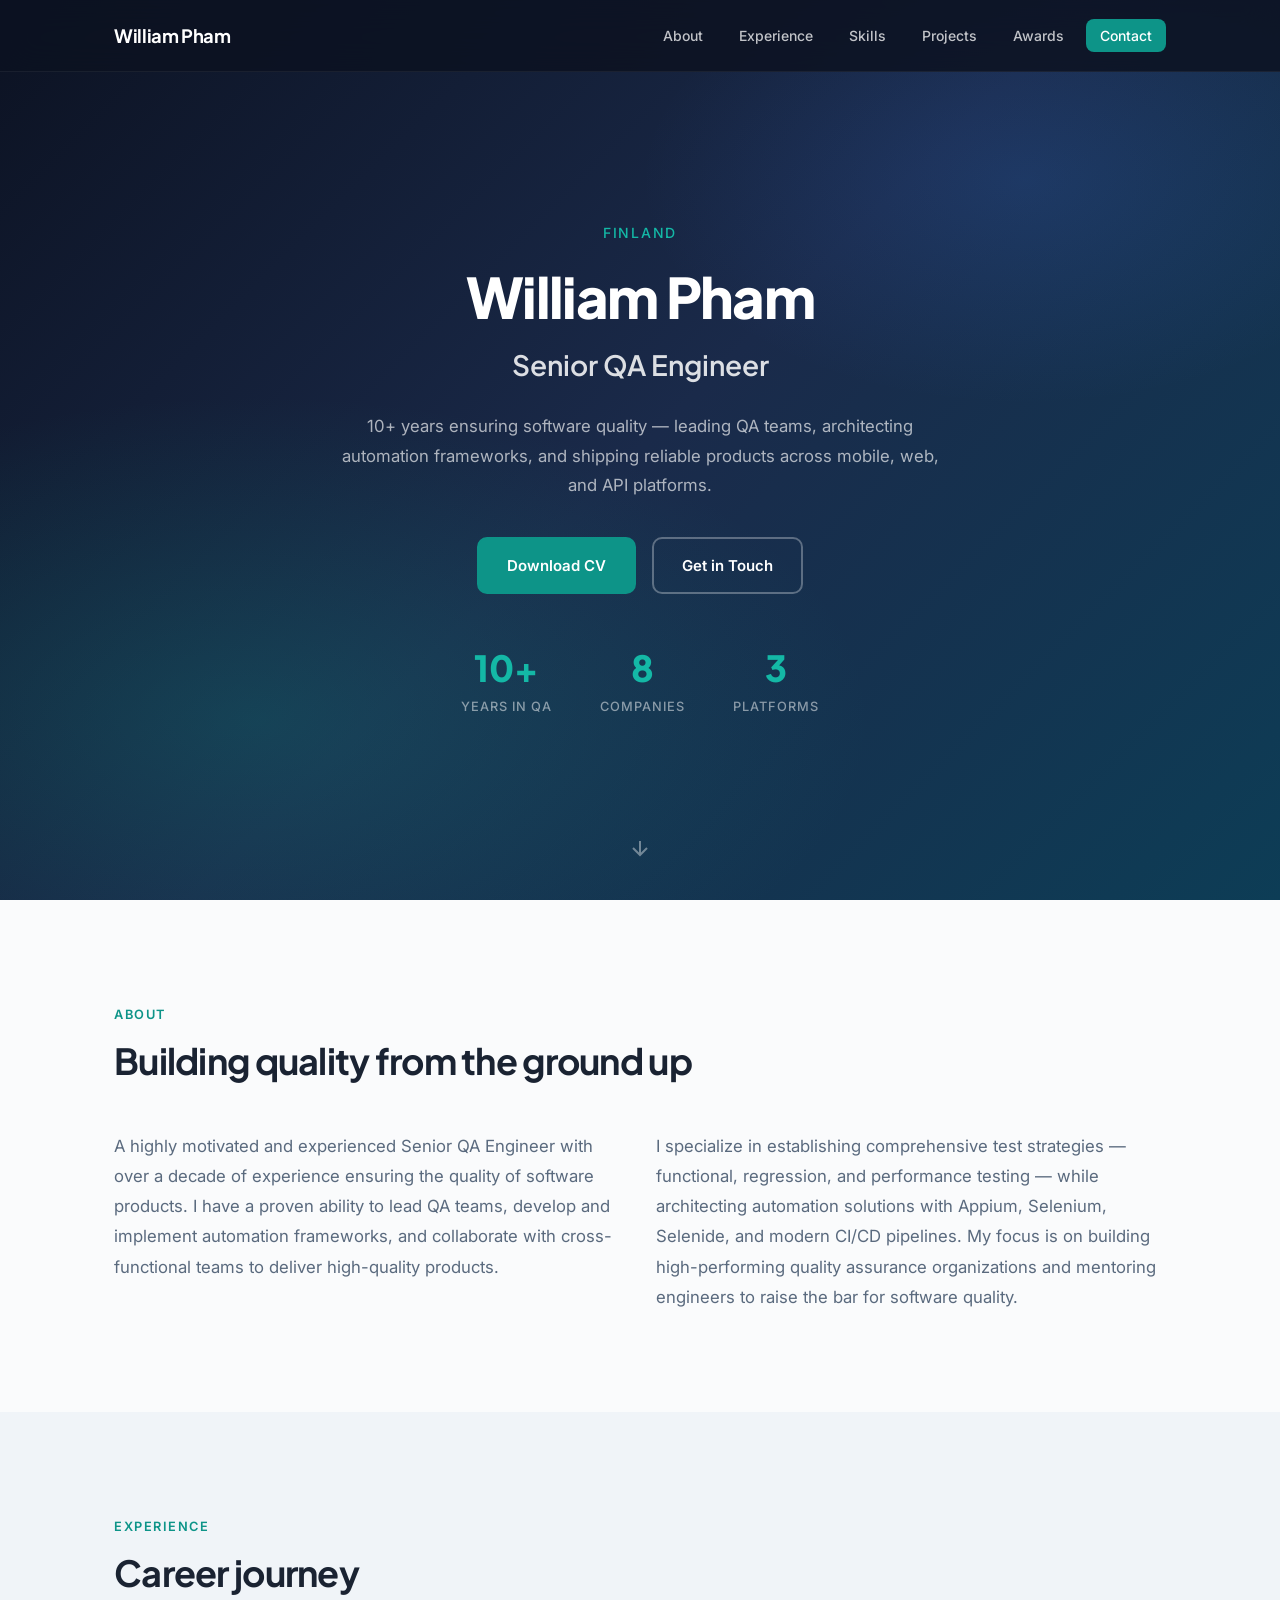
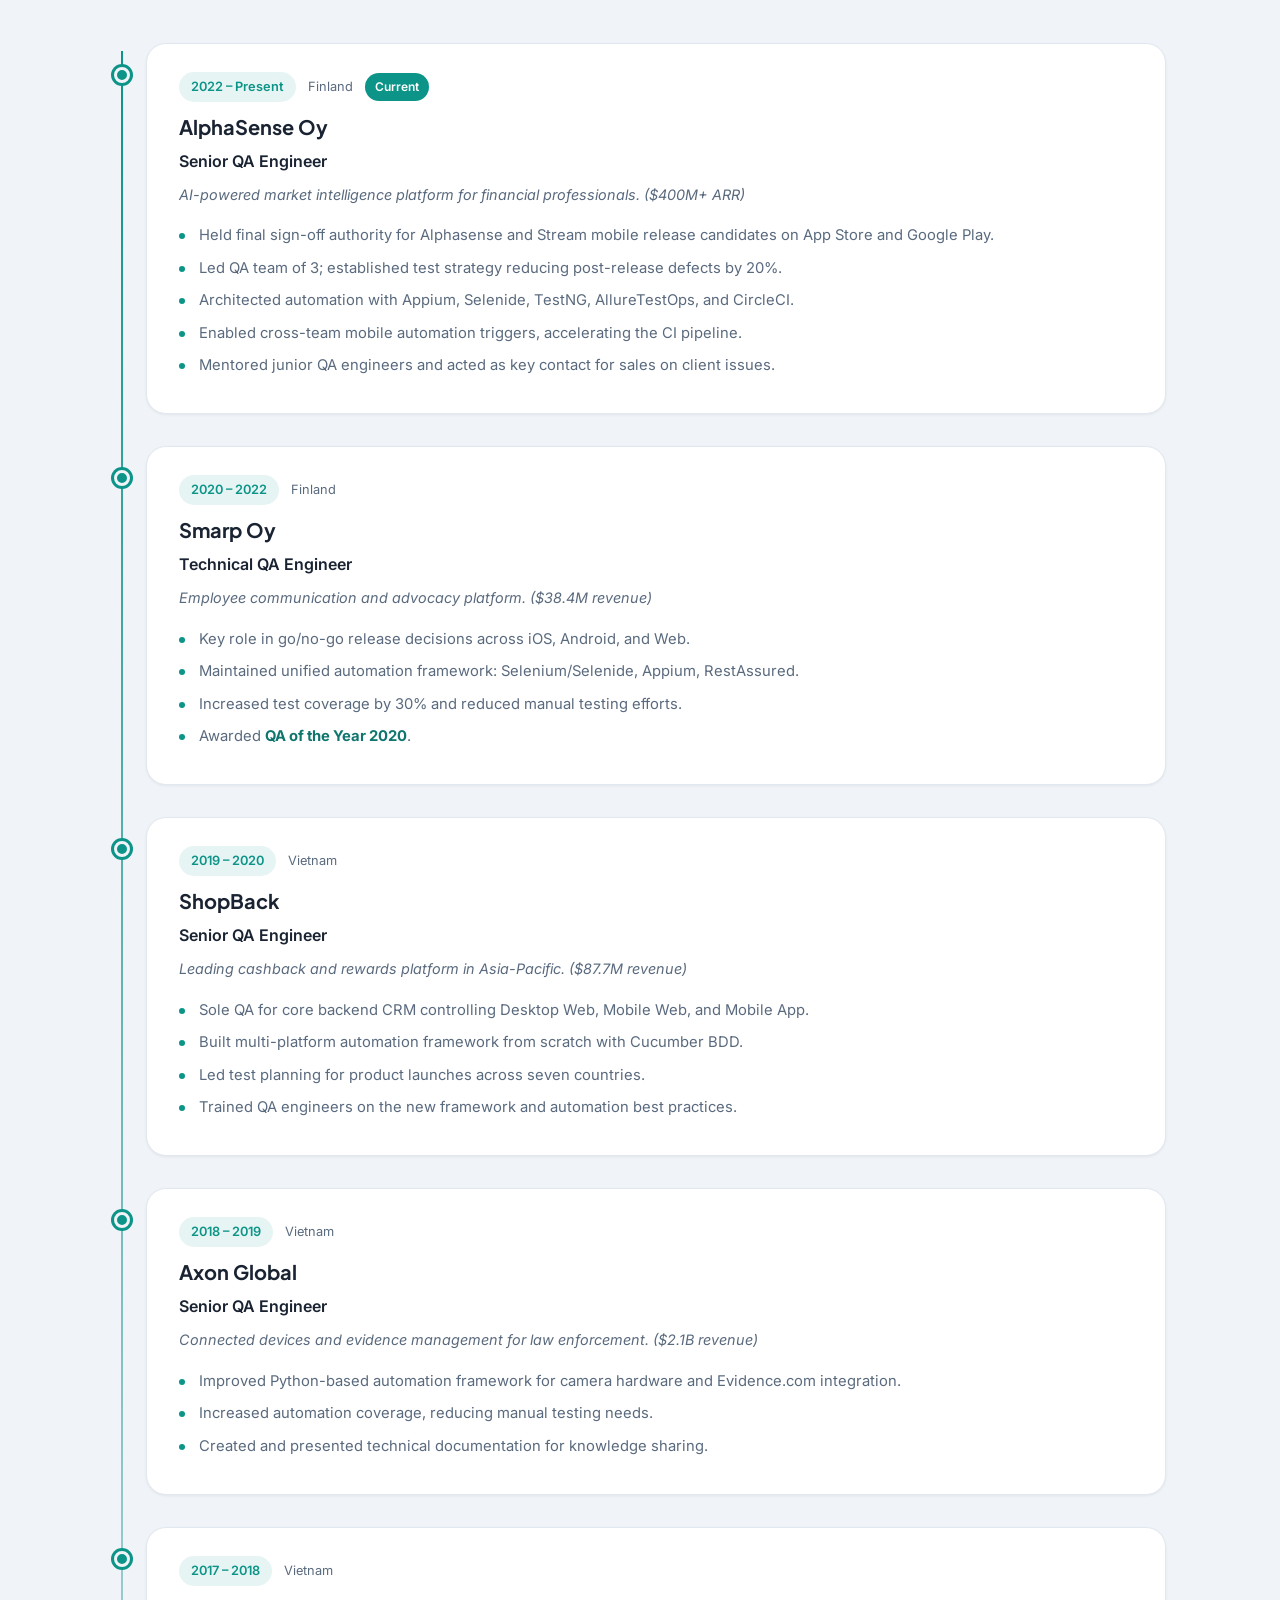
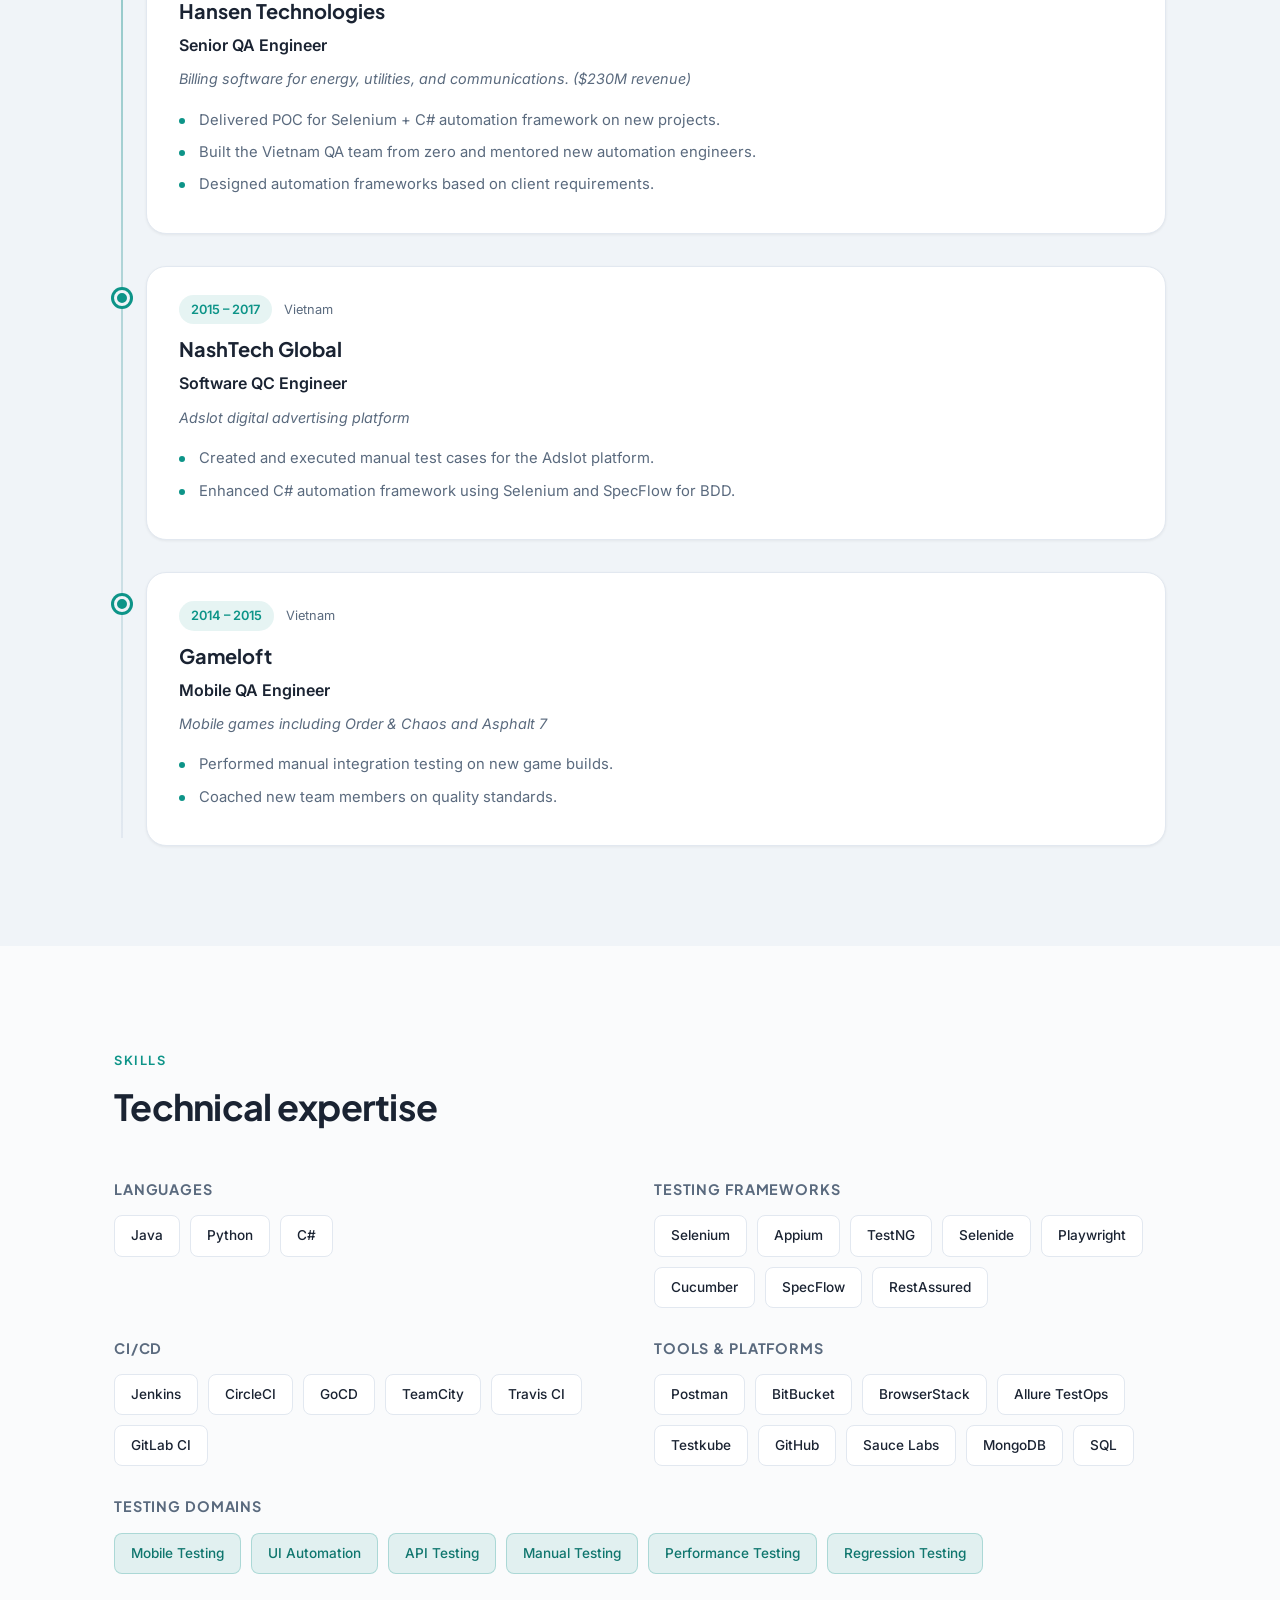
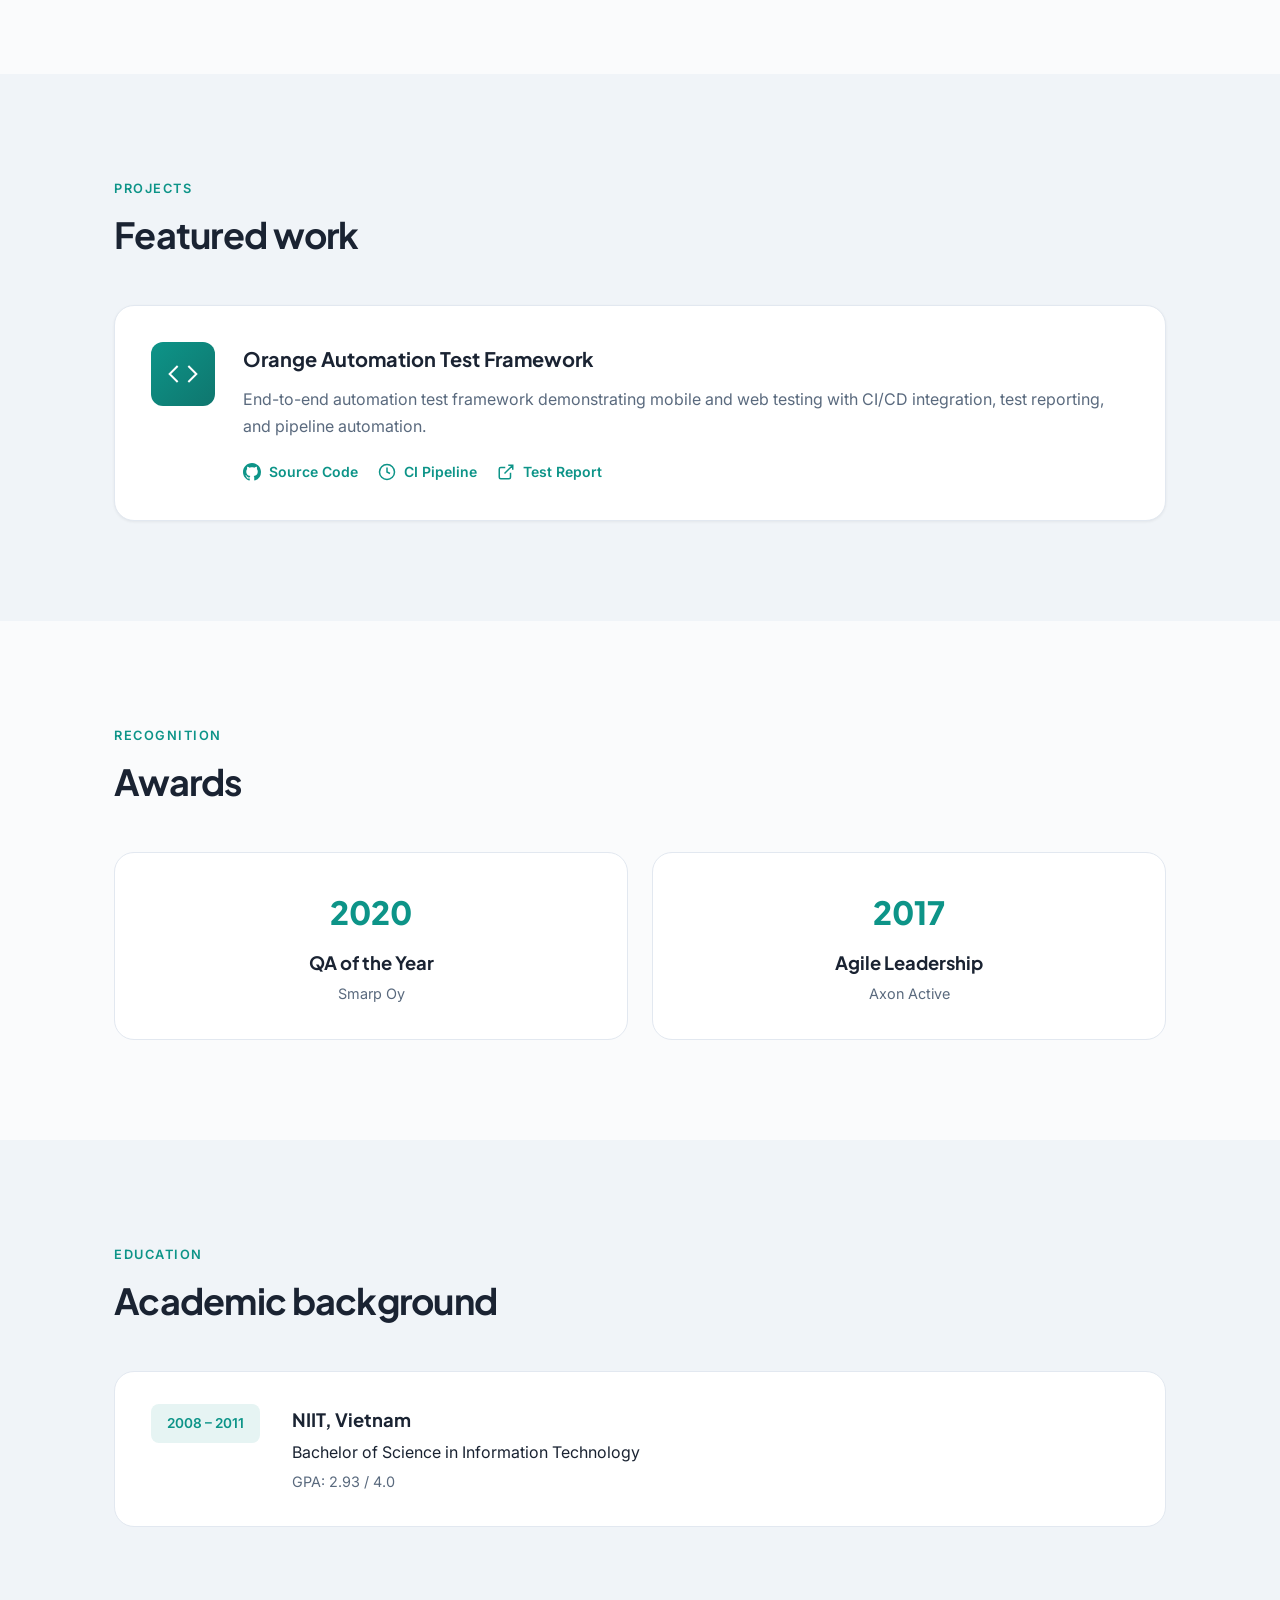
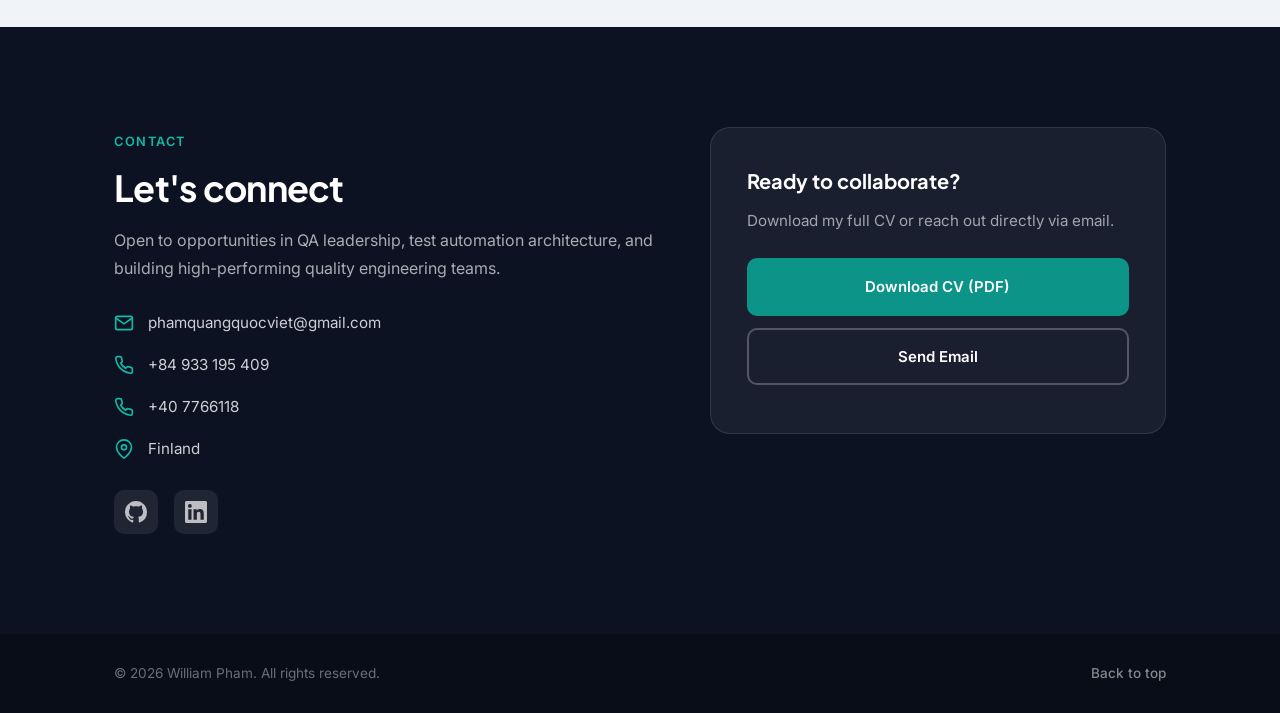
==== commit 7f222e32: "Update title to Senior QA Engineer across site and AlphaSense role Co-authored-by: Viet Pham <vietph" ====
--- a/index.html
+++ b/index.html
@@ -3,8 +3,8 @@
 <head>
     <meta charset="utf-8">
     <meta name="viewport" content="width=device-width, initial-scale=1">
-    <meta name="description" content="William Pham — Lead Mobile QA Engineer with 10+ years building automation frameworks and leading QA teams across mobile, web, and API testing.">
-    <title>William Pham | Lead Mobile QA Engineer</title>
+    <meta name="description" content="William Pham — Senior QA Engineer with 10+ years building automation frameworks and leading QA teams across mobile, web, and API testing.">
+    <title>William Pham | Senior QA Engineer</title>
     <link rel="icon" href="assets/favicon.ico" type="image/x-icon">
     <link rel="preconnect" href="https://fonts.googleapis.com">
     <link rel="preconnect" href="https://fonts.gstatic.com" crossorigin>
@@ -36,7 +36,7 @@
         <div class="container hero__content">
             <p class="hero__eyebrow">Finland</p>
             <h1 class="hero__title">William Pham</h1>
-            <p class="hero__subtitle">Lead Mobile QA Engineer</p>
+            <p class="hero__subtitle">Senior QA Engineer</p>
             <p class="hero__tagline">
                 10+ years ensuring software quality — leading QA teams, architecting automation frameworks,
                 and shipping reliable products across mobile, web, and API platforms.
@@ -74,7 +74,7 @@
                 </div>
                 <div class="about__grid">
                     <p class="about__text">
-                        A highly motivated and experienced Lead Mobile QA Engineer with over a decade of
+                        A highly motivated and experienced Senior QA Engineer with over a decade of
                         experience ensuring the quality of software products. I have a proven ability to lead
                         QA teams, develop and implement automation frameworks, and collaborate with
                         cross-functional teams to deliver high-quality products.
@@ -106,7 +106,7 @@
                                 <span class="timeline__badge">Current</span>
                             </div>
                             <h3 class="timeline__company">AlphaSense Oy</h3>
-                            <p class="timeline__role">Lead Mobile QA Engineer</p>
+                            <p class="timeline__role">Senior QA Engineer</p>
                             <p class="timeline__desc">AI-powered market intelligence platform for financial professionals. ($400M+ ARR)</p>
                             <ul class="timeline__bullets">
                                 <li>Held final sign-off authority for Alphasense and Stream mobile release candidates on App Store and Google Play.</li>
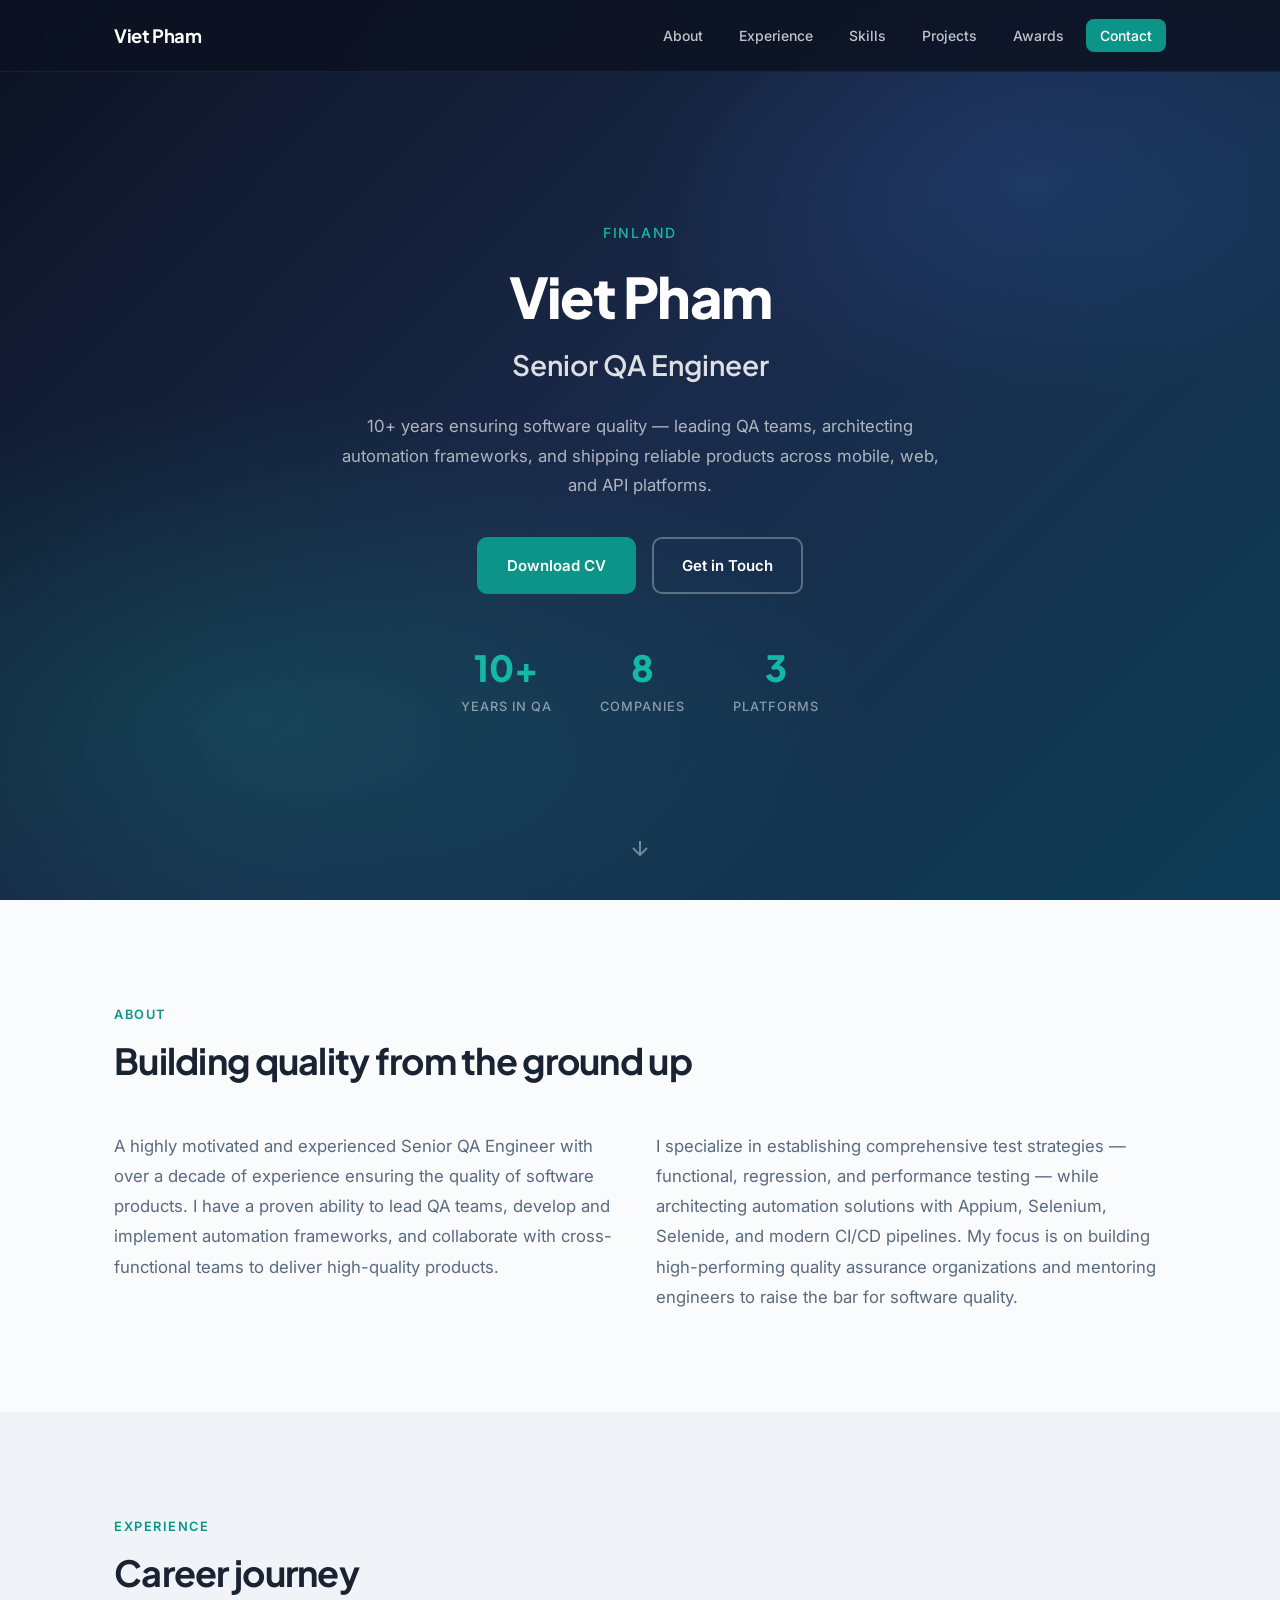
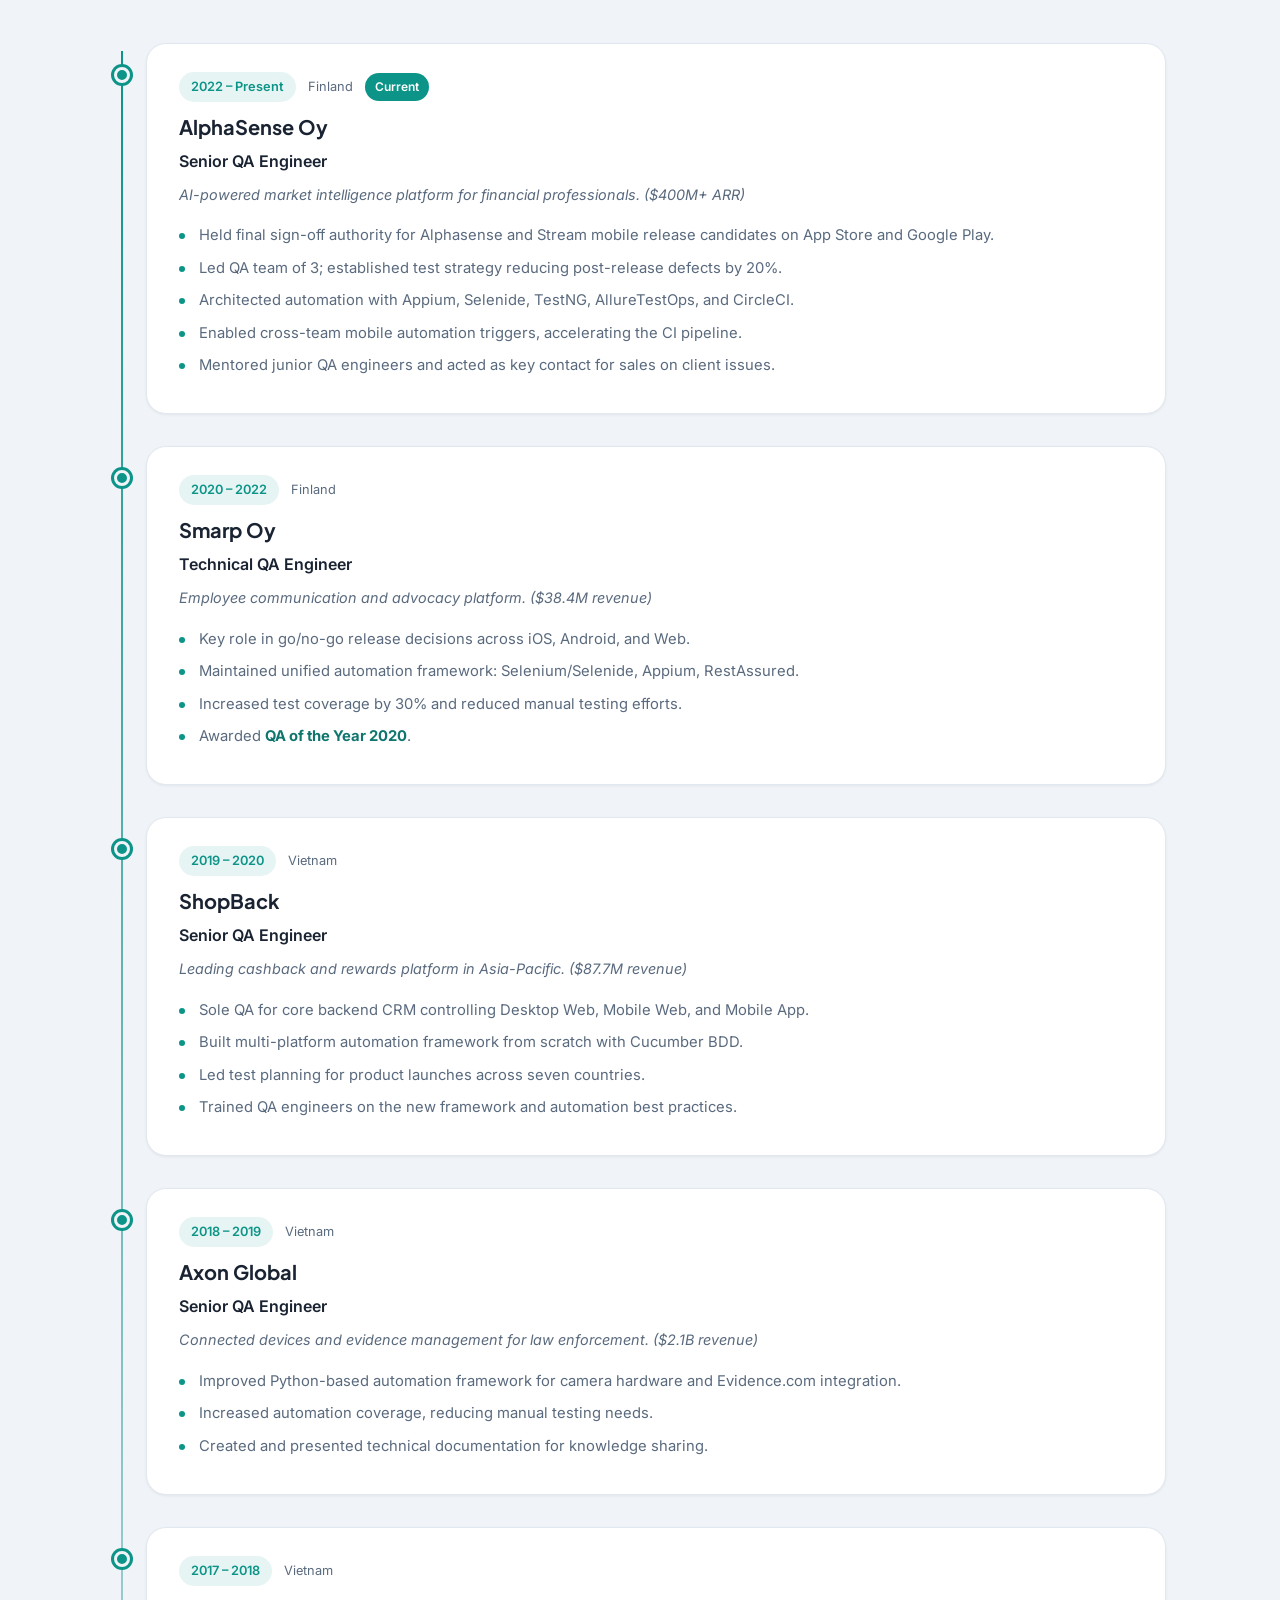
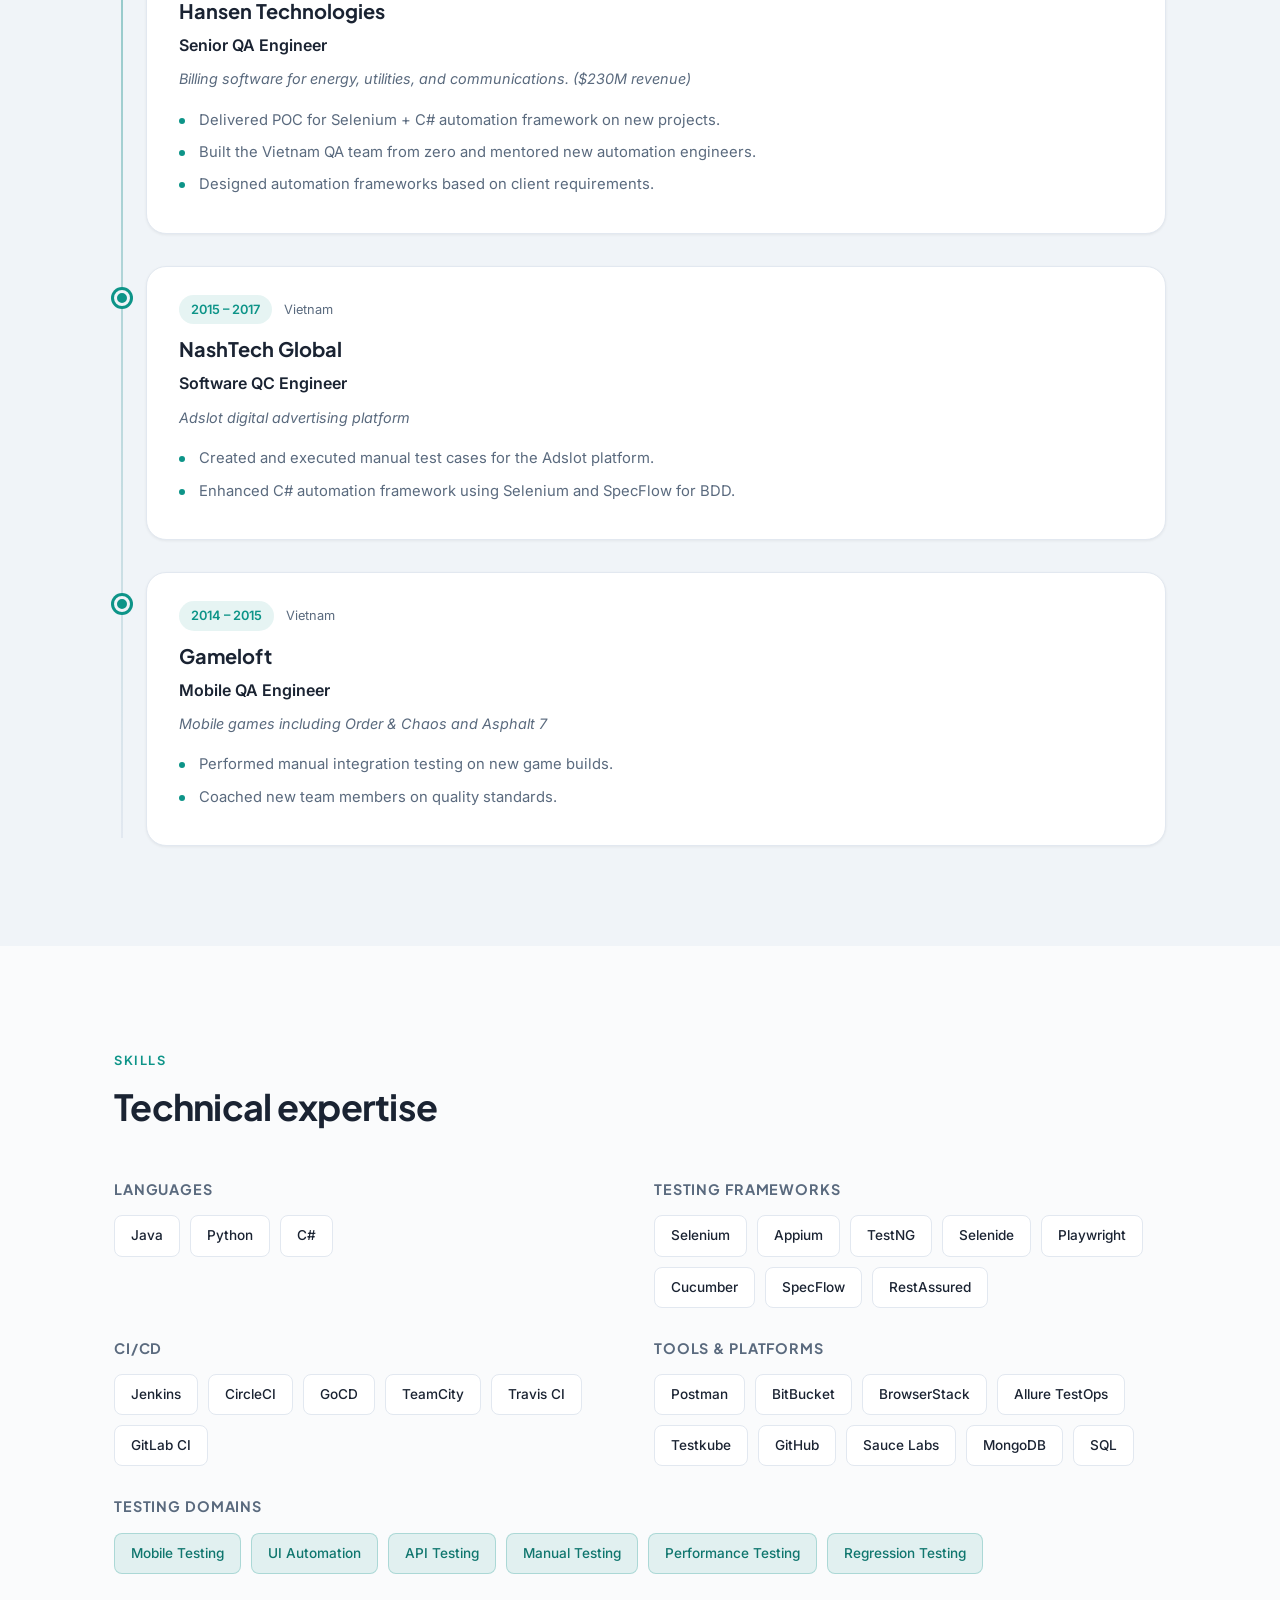
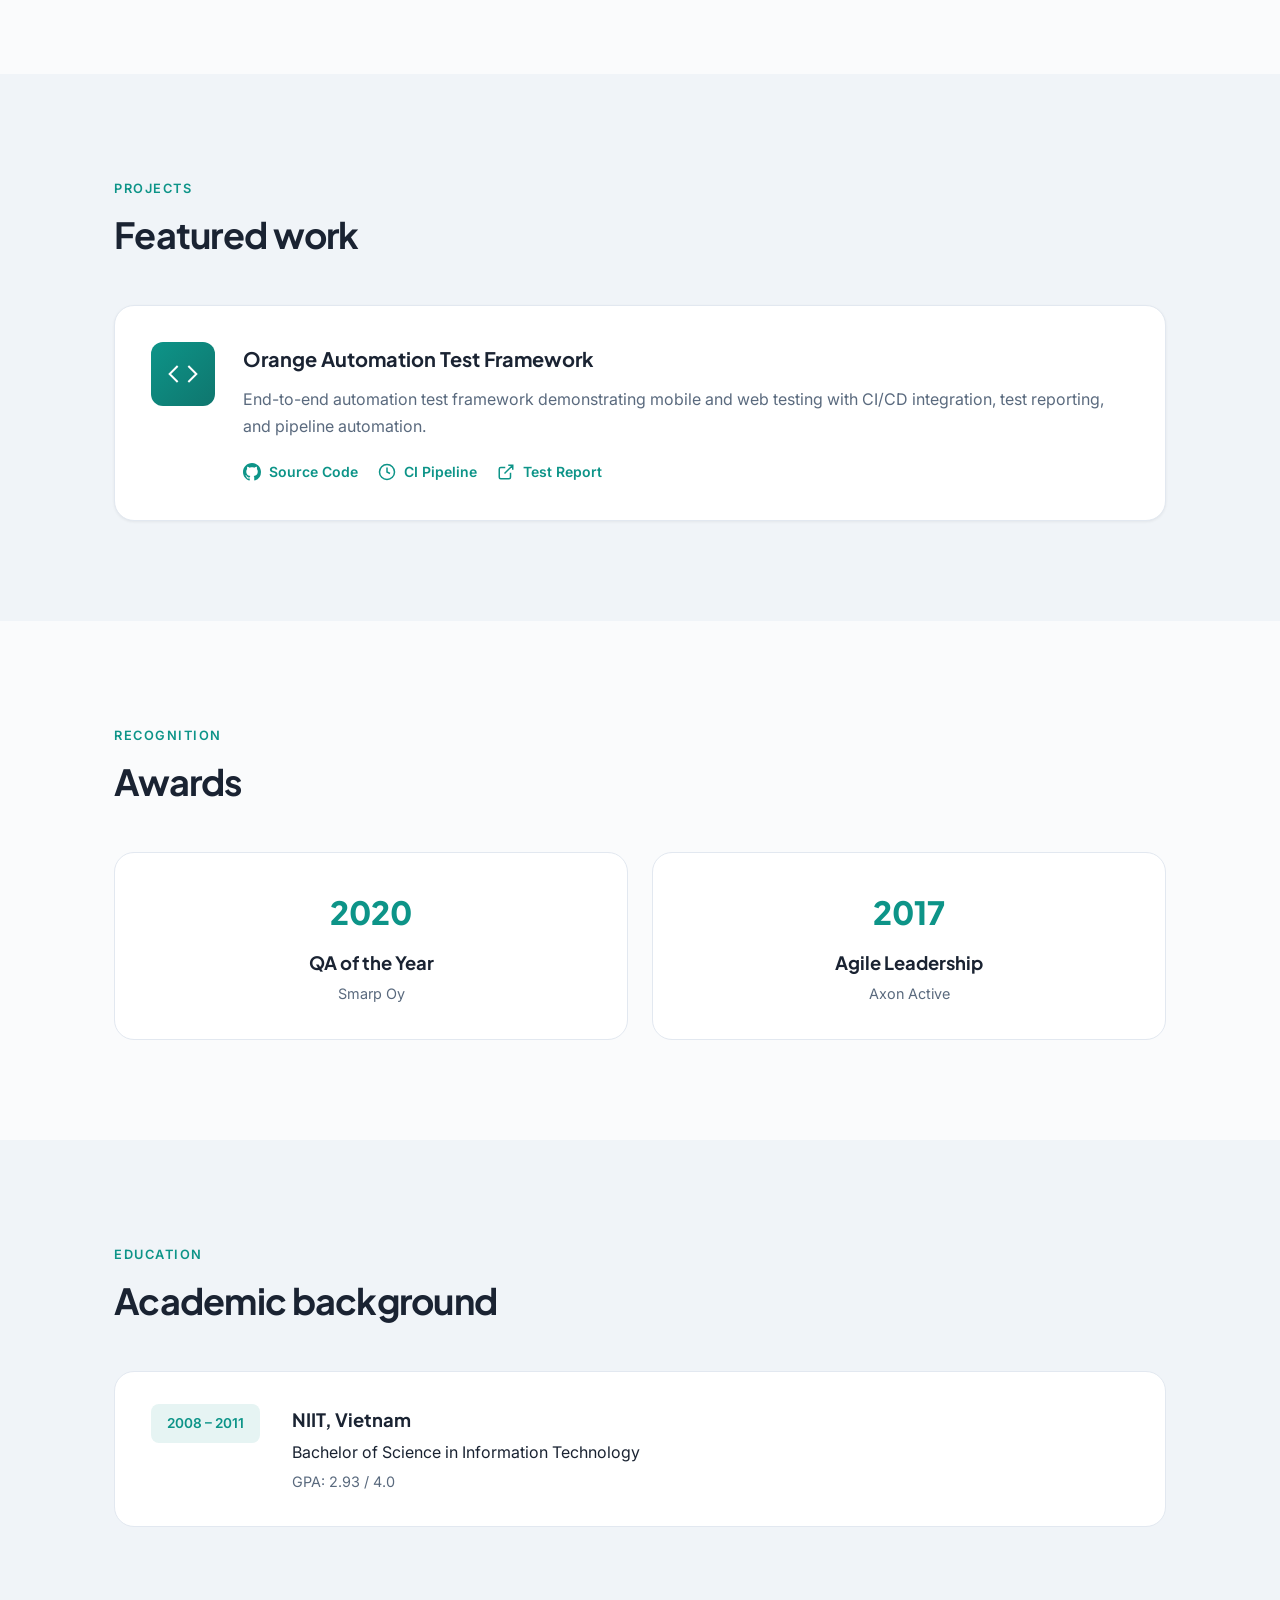
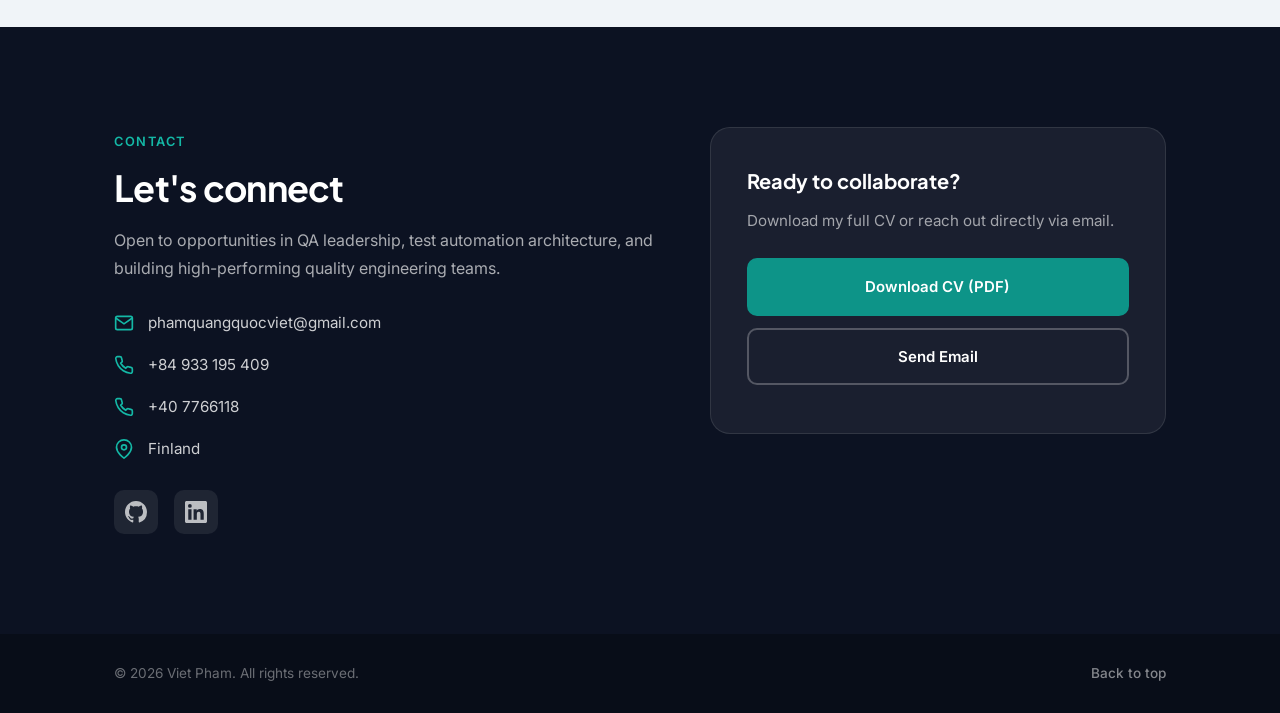
==== commit b5649d59: "Replace William Pham with Viet Pham across portfolio Co-authored-by: Viet Pham <vietphamqq@users.nor" ====
--- a/index.html
+++ b/index.html
@@ -3,8 +3,8 @@
 <head>
     <meta charset="utf-8">
     <meta name="viewport" content="width=device-width, initial-scale=1">
-    <meta name="description" content="William Pham — Senior QA Engineer with 10+ years building automation frameworks and leading QA teams across mobile, web, and API testing.">
-    <title>William Pham | Senior QA Engineer</title>
+    <meta name="description" content="Viet Pham — Senior QA Engineer with 10+ years building automation frameworks and leading QA teams across mobile, web, and API testing.">
+    <title>Viet Pham | Senior QA Engineer</title>
     <link rel="icon" href="assets/favicon.ico" type="image/x-icon">
     <link rel="preconnect" href="https://fonts.googleapis.com">
     <link rel="preconnect" href="https://fonts.gstatic.com" crossorigin>
@@ -14,7 +14,7 @@
 <body>
     <nav class="nav" id="nav">
         <div class="container nav__inner">
-            <a href="#top" class="nav__brand">William Pham</a>
+            <a href="#top" class="nav__brand">Viet Pham</a>
             <button class="nav__toggle" id="nav-toggle" aria-label="Toggle menu" aria-expanded="false">
                 <span></span>
                 <span></span>
@@ -35,7 +35,7 @@
         <div class="hero__bg"></div>
         <div class="container hero__content">
             <p class="hero__eyebrow">Finland</p>
-            <h1 class="hero__title">William Pham</h1>
+            <h1 class="hero__title">Viet Pham</h1>
             <p class="hero__subtitle">Senior QA Engineer</p>
             <p class="hero__tagline">
                 10+ years ensuring software quality — leading QA teams, architecting automation frameworks,
@@ -420,7 +420,7 @@
 
     <footer class="footer">
         <div class="container footer__inner">
-            <p>&copy; 2026 William Pham. All rights reserved.</p>
+            <p>&copy; 2026 Viet Pham. All rights reserved.</p>
             <a href="#top" class="footer__top">Back to top</a>
         </div>
     </footer>
--- a/css/style.css
+++ b/css/style.css
@@ -1,4 +1,4 @@
-/* William Pham — Professional Portfolio */
+/* Viet Pham — Professional Portfolio */
 
 :root {
     --color-bg: #fafbfc;
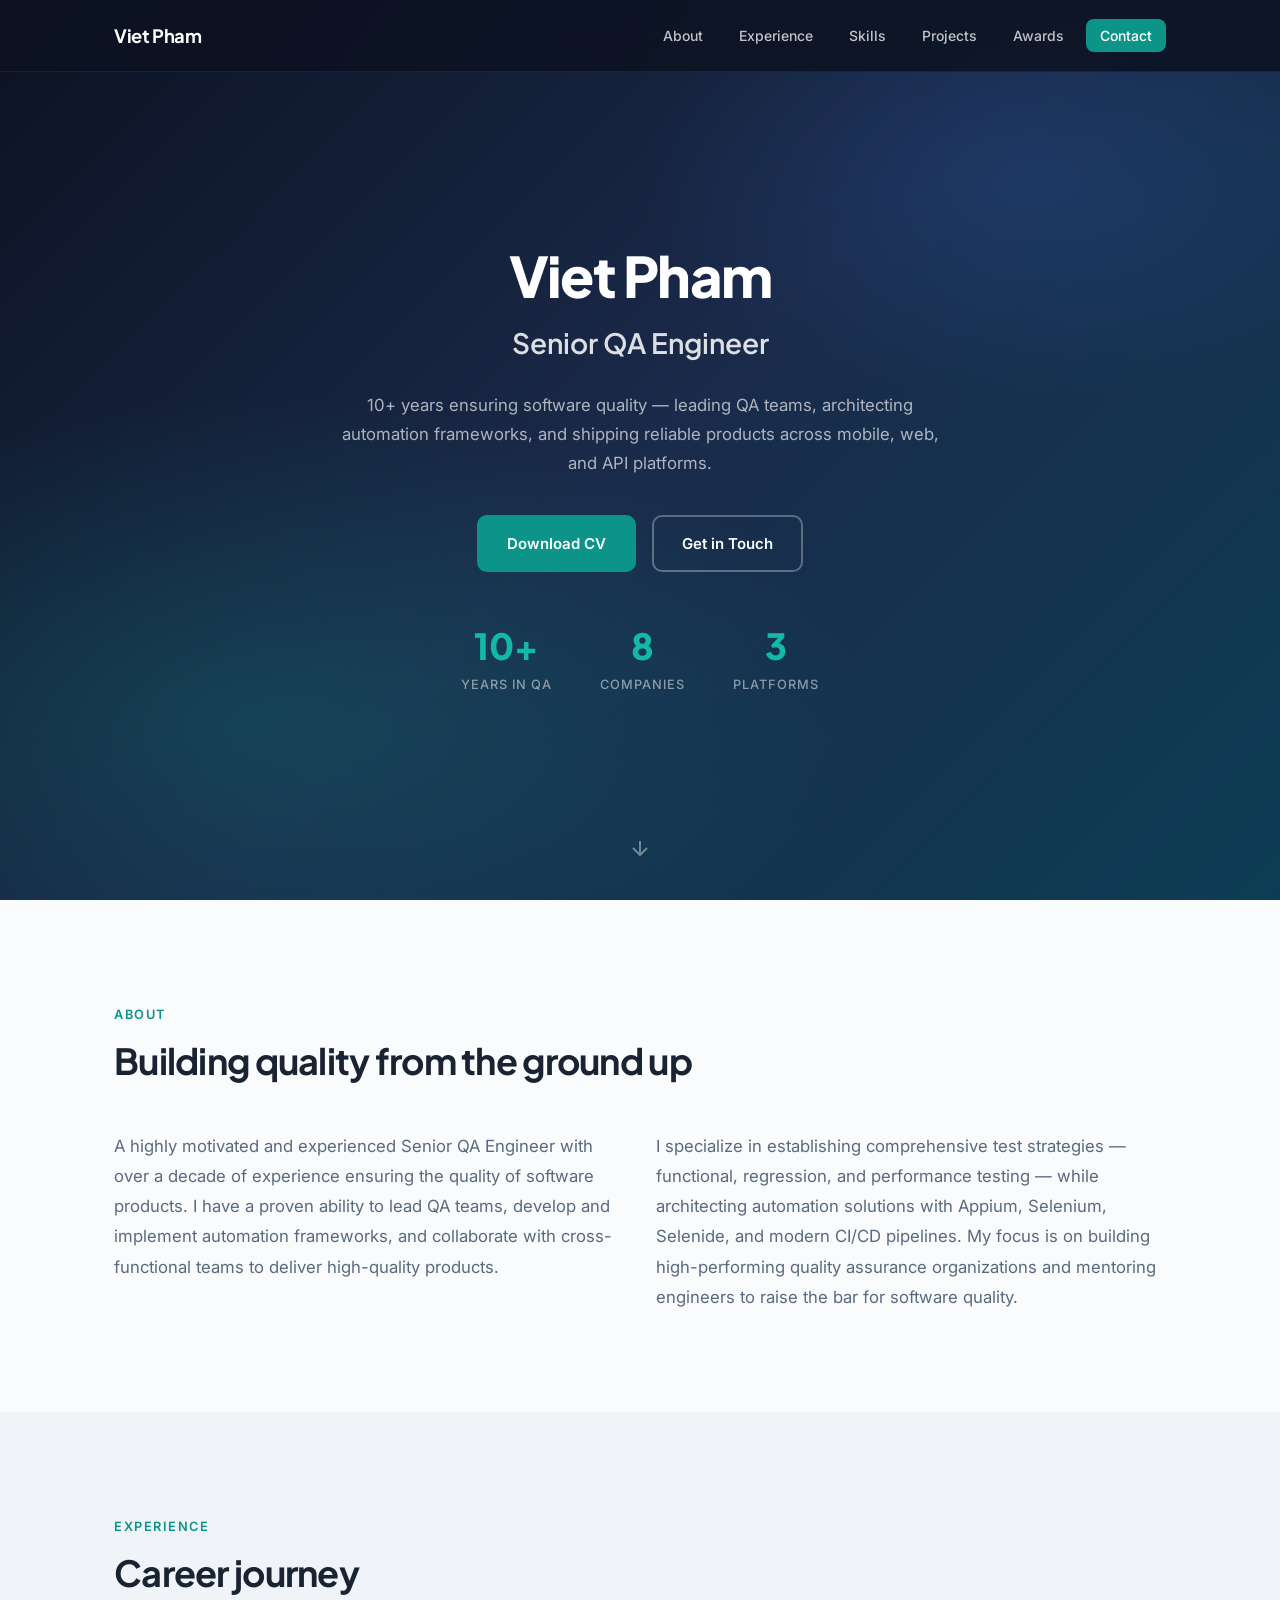
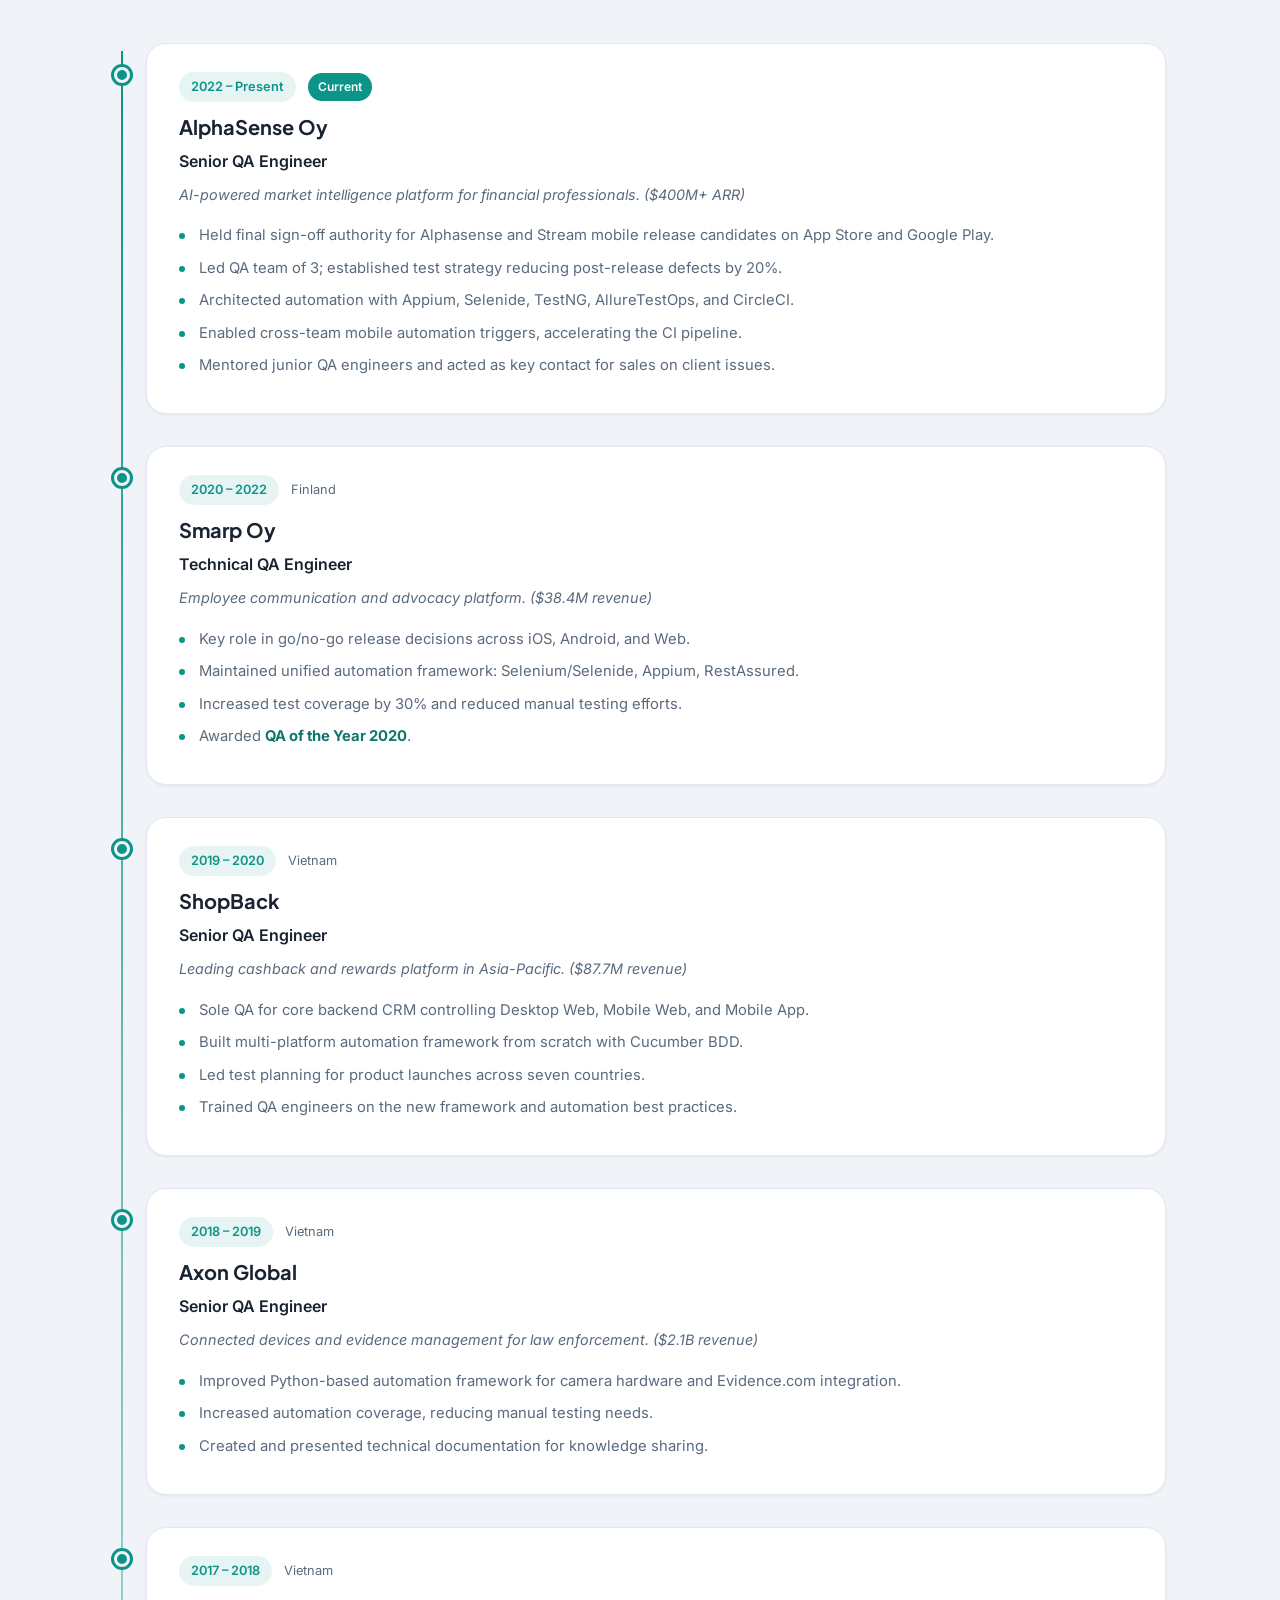
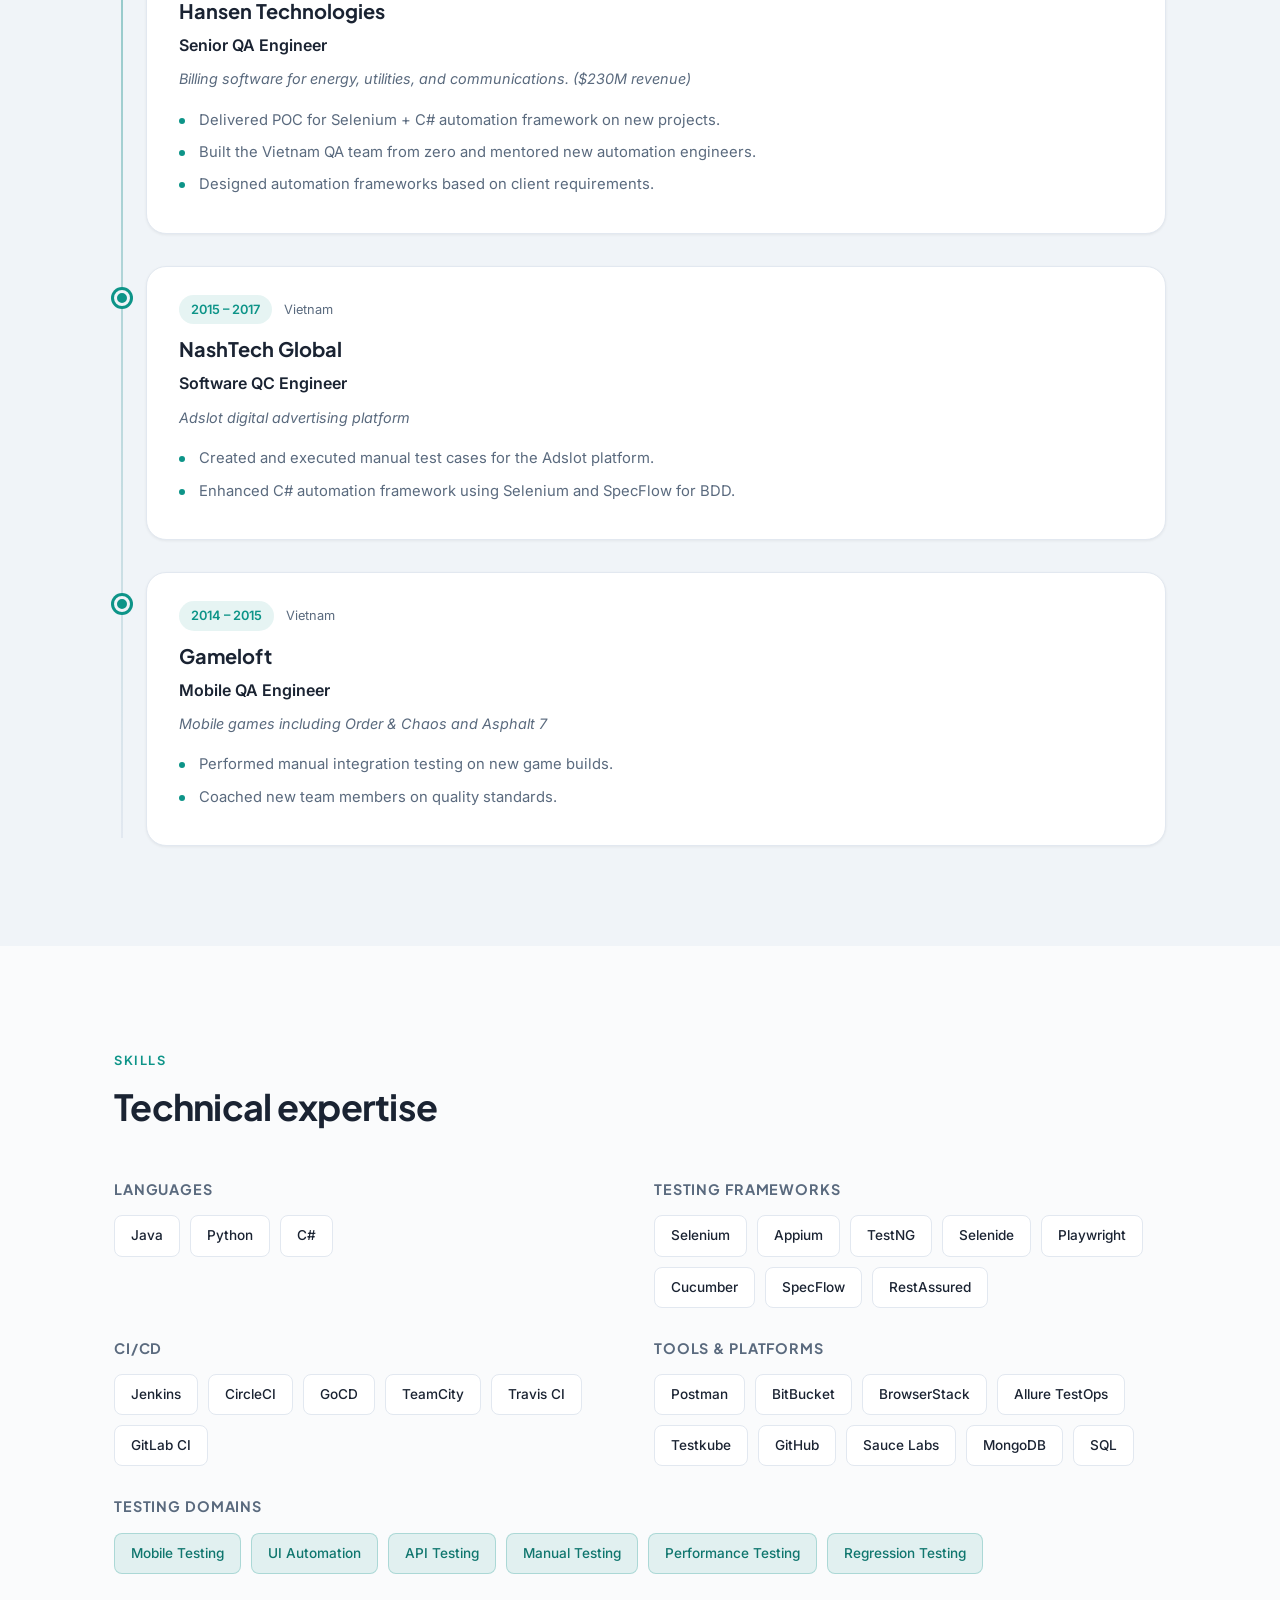
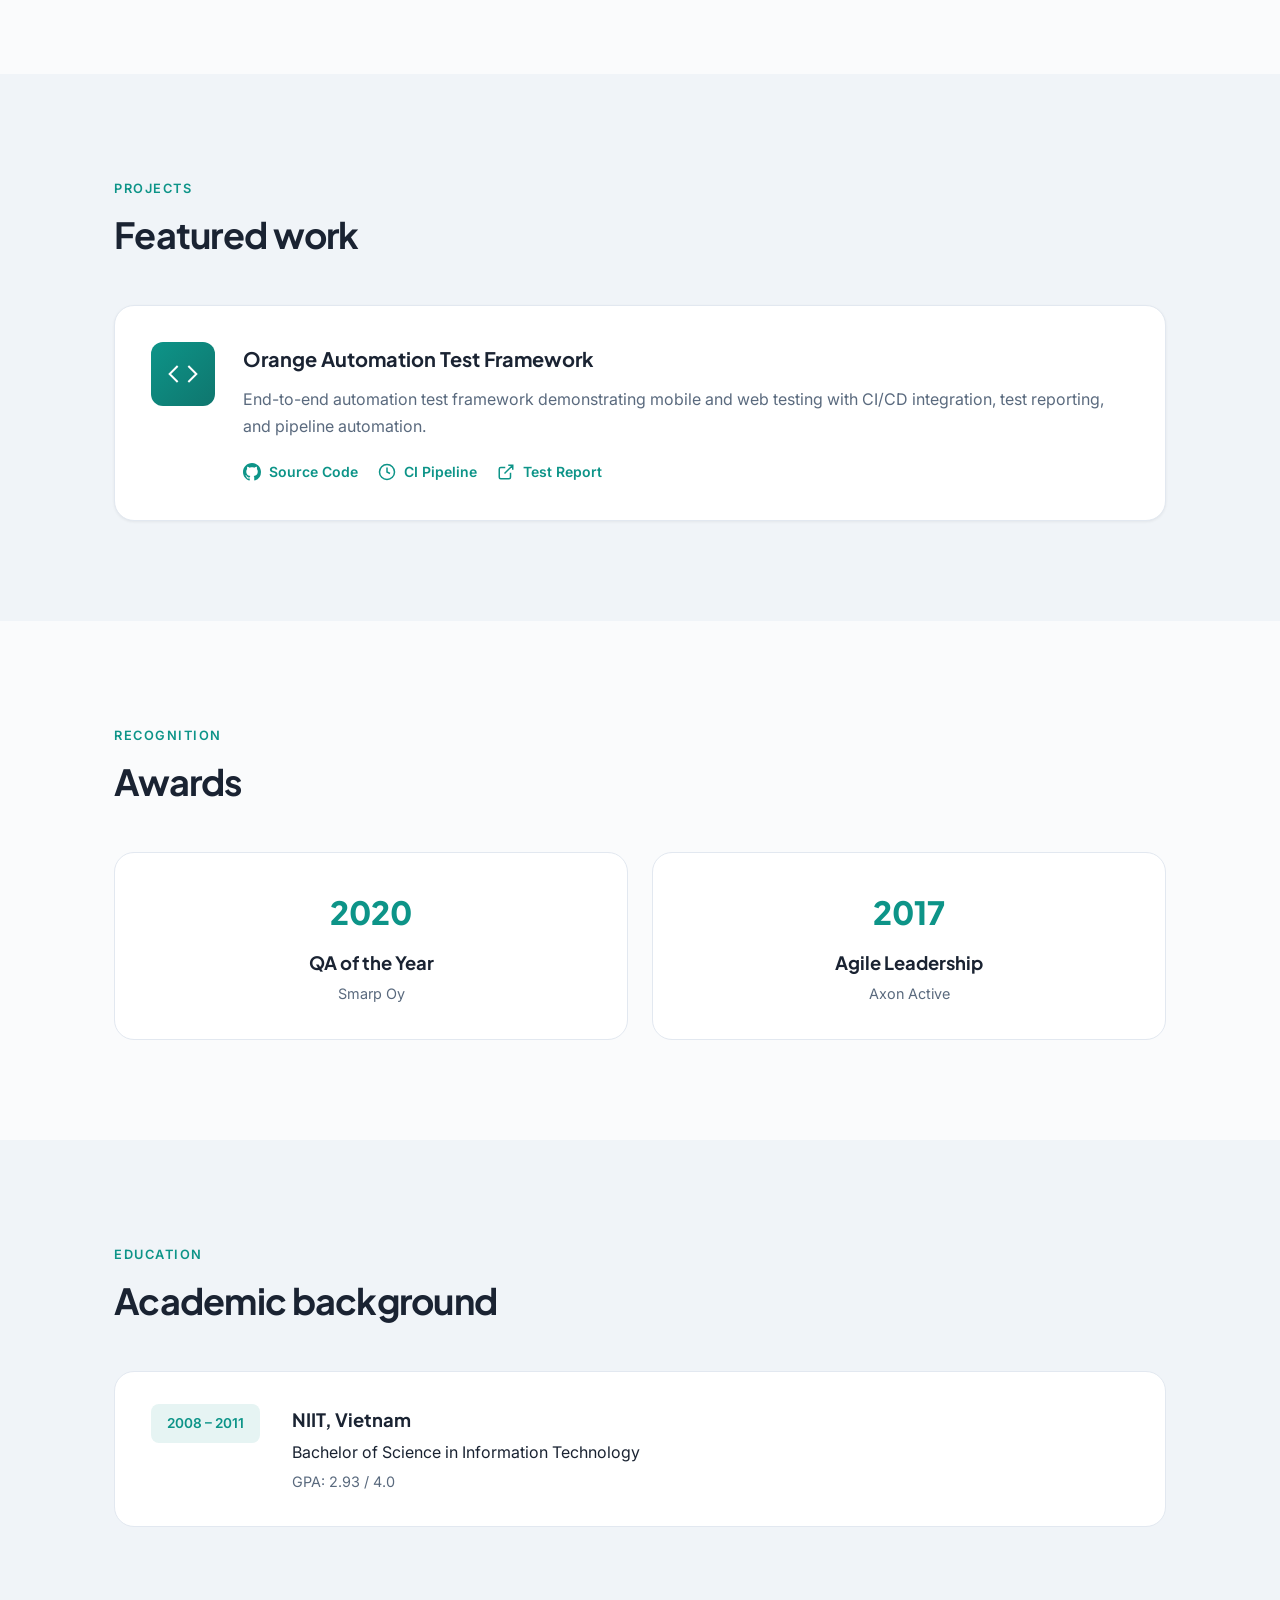
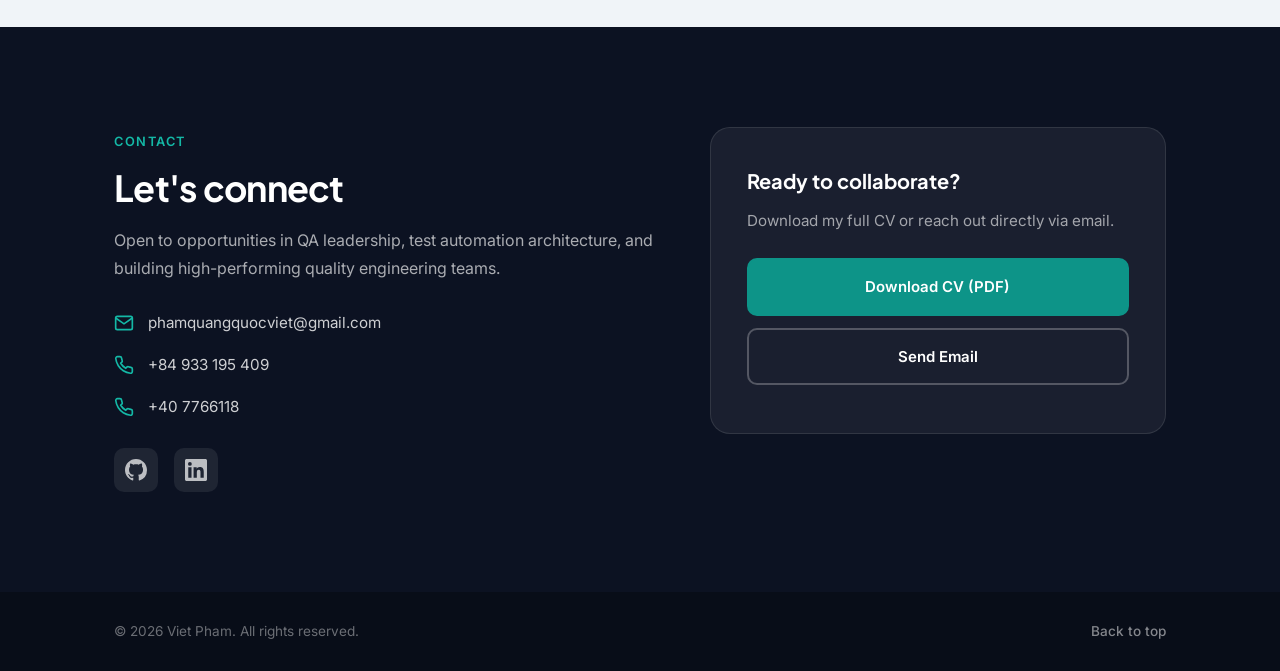
==== commit 76f8420f: "Remove current location from portfolio Drop Finland from the hero, contact section, and current role" ====
--- a/index.html
+++ b/index.html
@@ -34,7 +34,6 @@
     <header class="hero" id="top">
         <div class="hero__bg"></div>
         <div class="container hero__content">
-            <p class="hero__eyebrow">Finland</p>
             <h1 class="hero__title">Viet Pham</h1>
             <p class="hero__subtitle">Senior QA Engineer</p>
             <p class="hero__tagline">
@@ -102,7 +101,6 @@
                         <div class="timeline__card">
                             <div class="timeline__meta">
                                 <span class="timeline__date">2022 – Present</span>
-                                <span class="timeline__location">Finland</span>
                                 <span class="timeline__badge">Current</span>
                             </div>
                             <h3 class="timeline__company">AlphaSense Oy</h3>
@@ -393,10 +391,6 @@
                                 <svg width="20" height="20" viewBox="0 0 24 24" fill="none" stroke="currentColor" stroke-width="2"><path d="M22 16.92v3a2 2 0 01-2.18 2 19.79 19.79 0 01-8.63-3.07 19.5 19.5 0 01-6-6 19.79 19.79 0 01-3.07-8.67A2 2 0 014.11 2h3a2 2 0 012 1.72c.127.96.361 1.903.7 2.81a2 2 0 01-.45 2.11L8.09 9.91a16 16 0 006 6l1.27-1.27a2 2 0 012.11-.45c.907.339 1.85.573 2.81.7A2 2 0 0122 16.92z"/></svg>
                                 <a href="tel:+407766118">+40 7766118</a>
                             </li>
-                            <li>
-                                <svg width="20" height="20" viewBox="0 0 24 24" fill="none" stroke="currentColor" stroke-width="2"><path d="M21 10c0 7-9 13-9 13s-9-6-9-13a9 9 0 0118 0z"/><circle cx="12" cy="10" r="3"/></svg>
-                                Finland
-                            </li>
                         </ul>
                         <div class="contact__social">
                             <a href="https://github.com/vietphamqq" target="_blank" rel="noopener noreferrer" aria-label="GitHub">
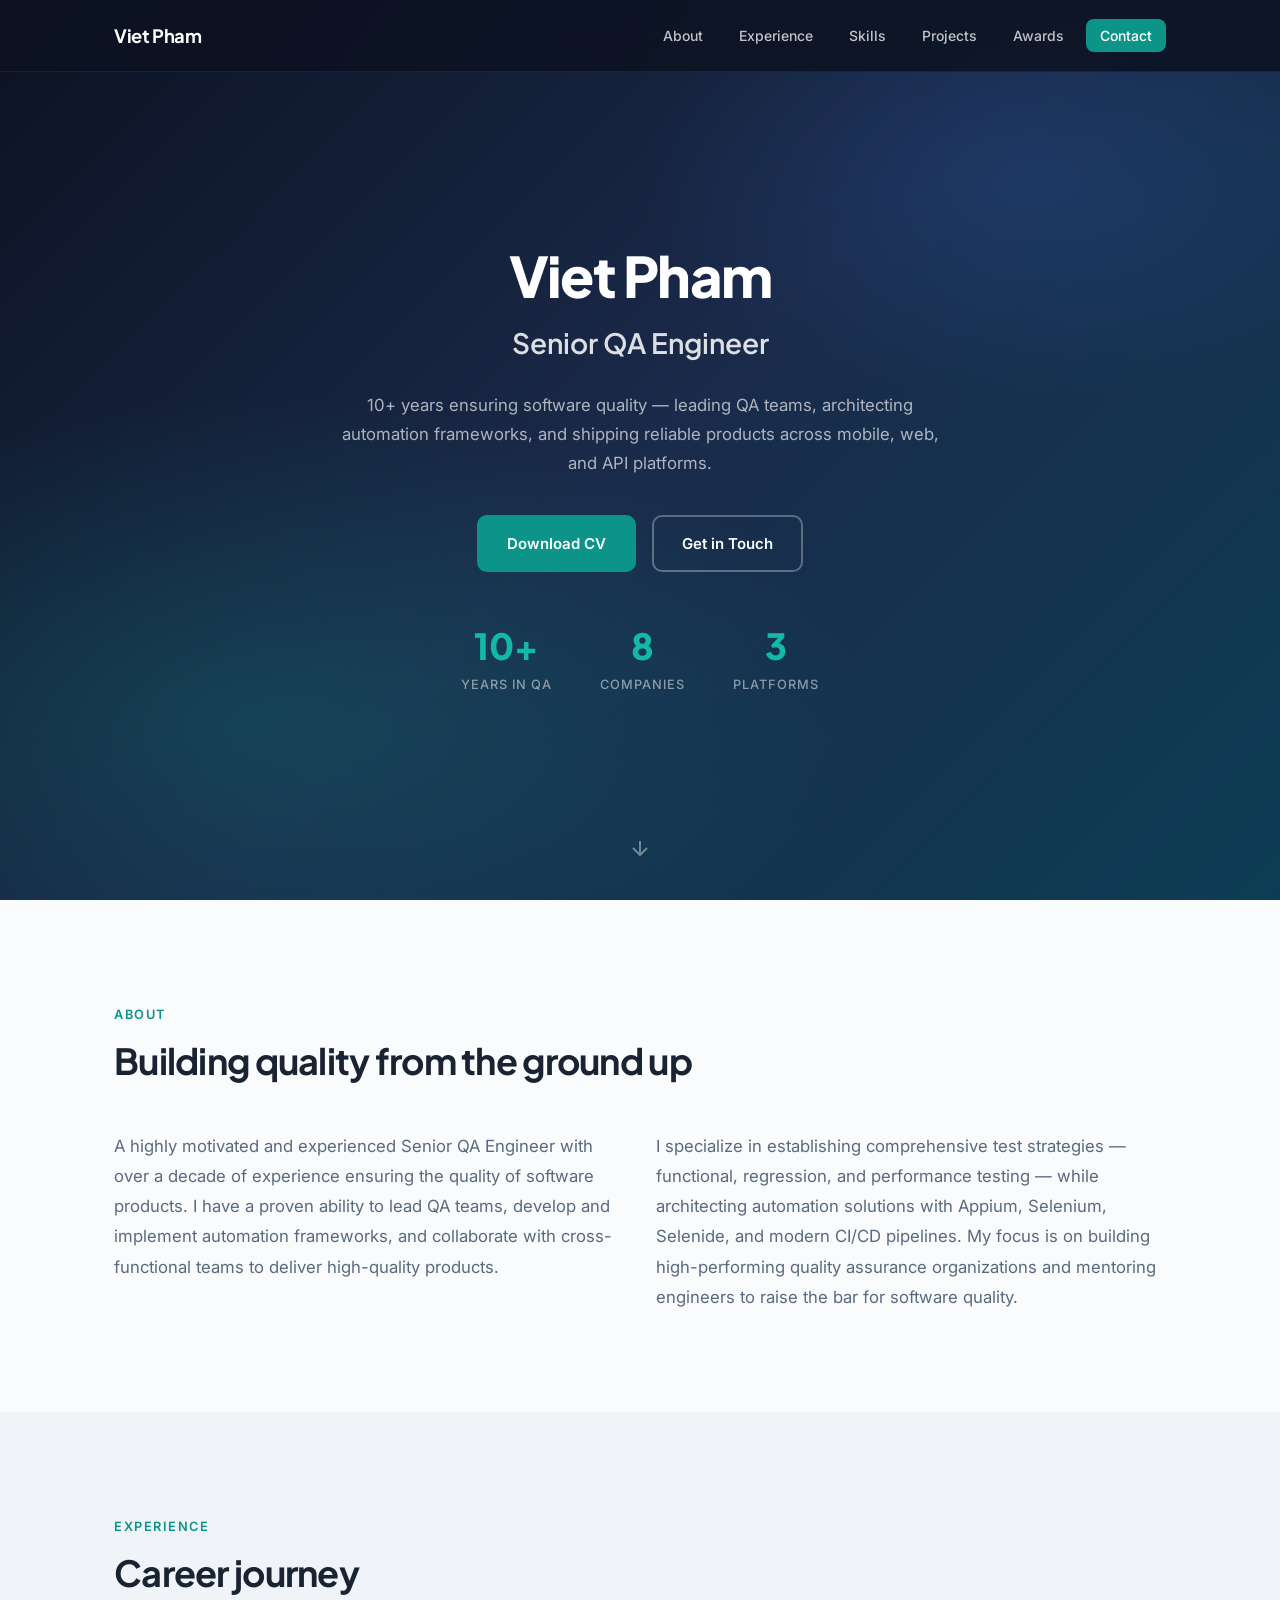
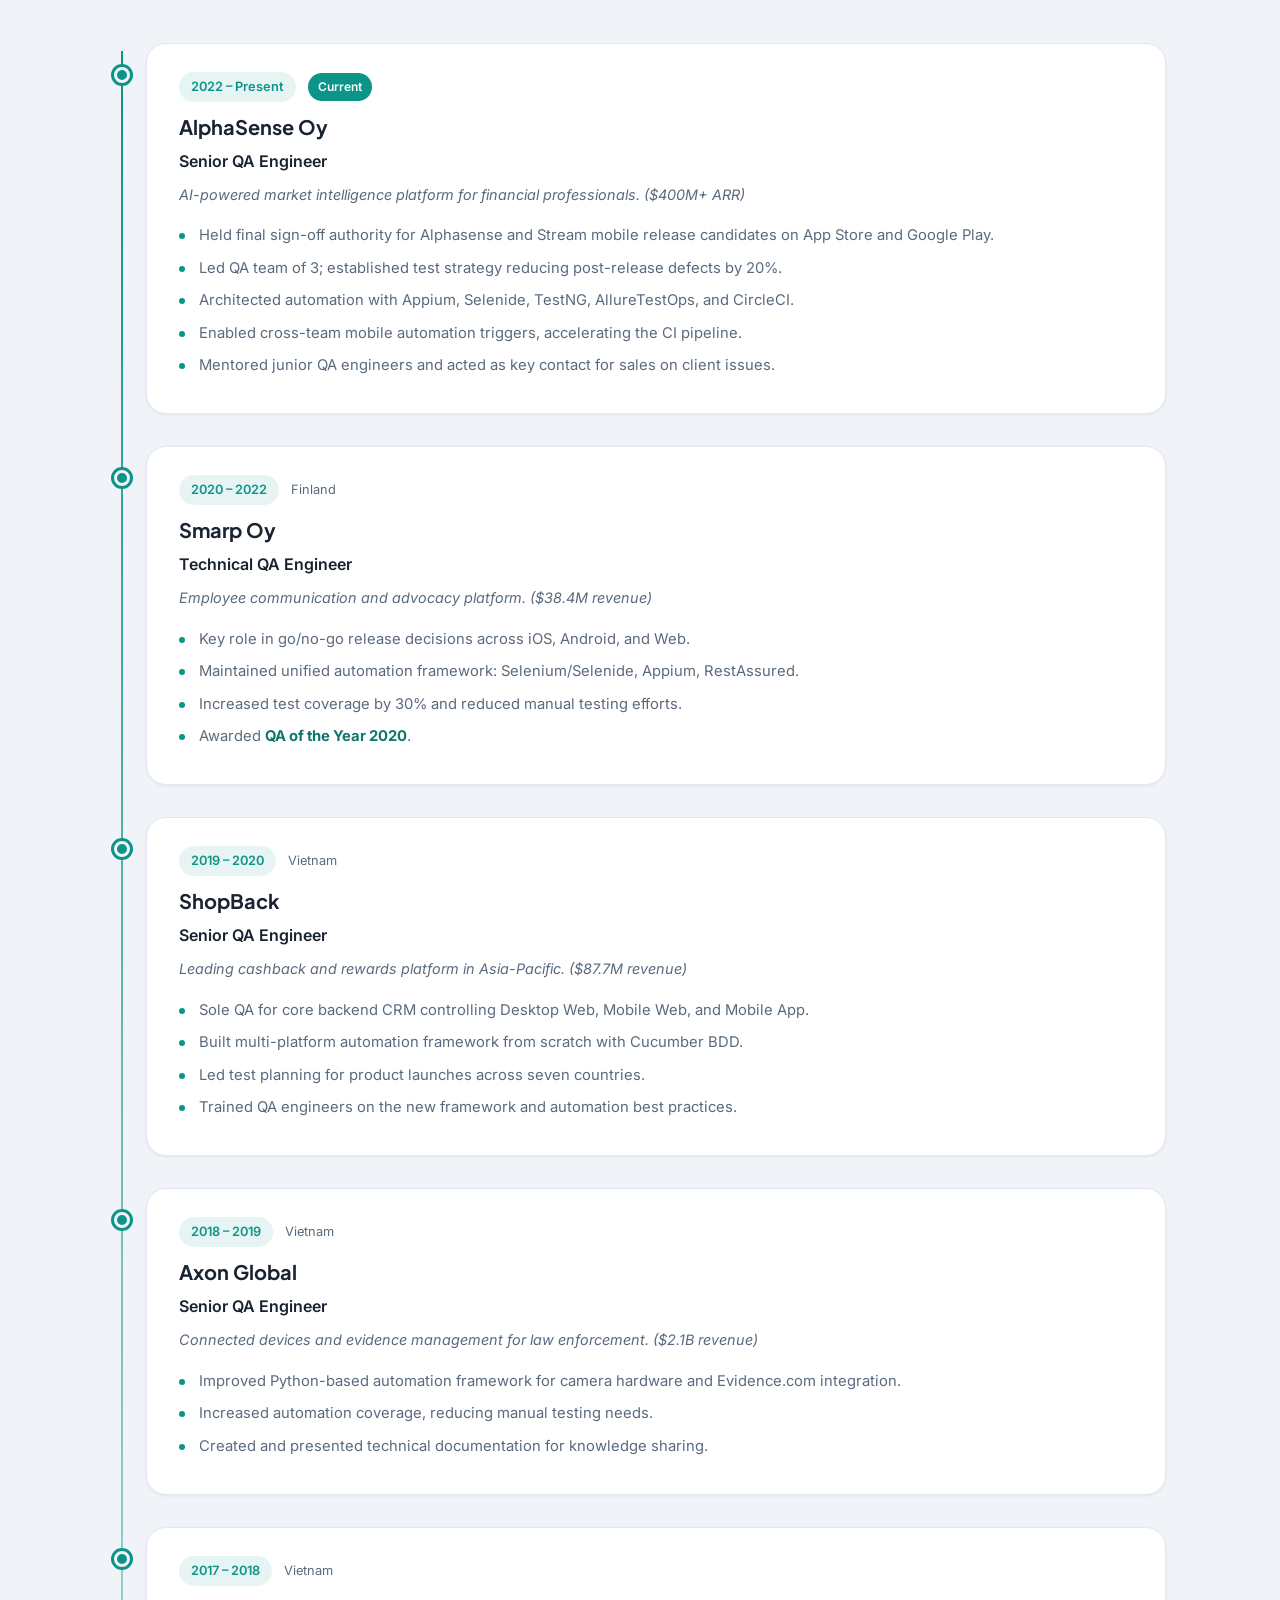
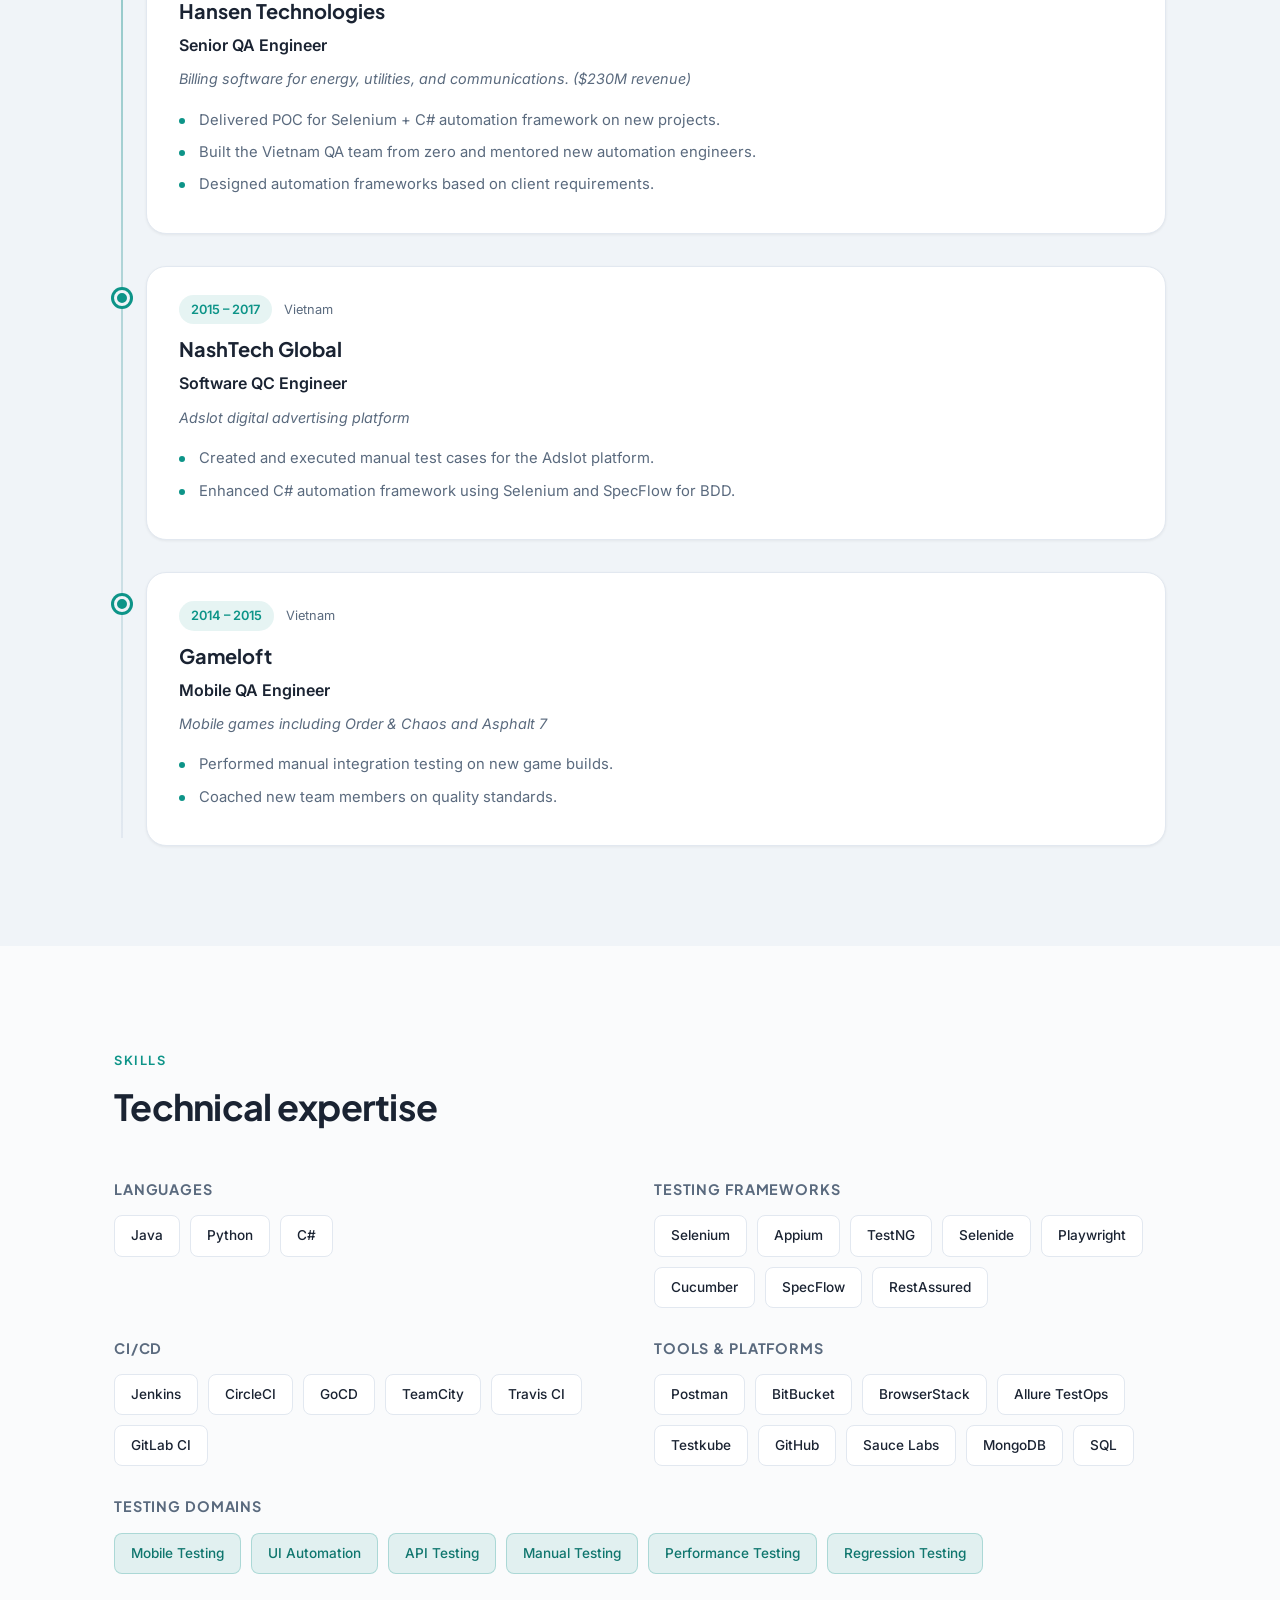
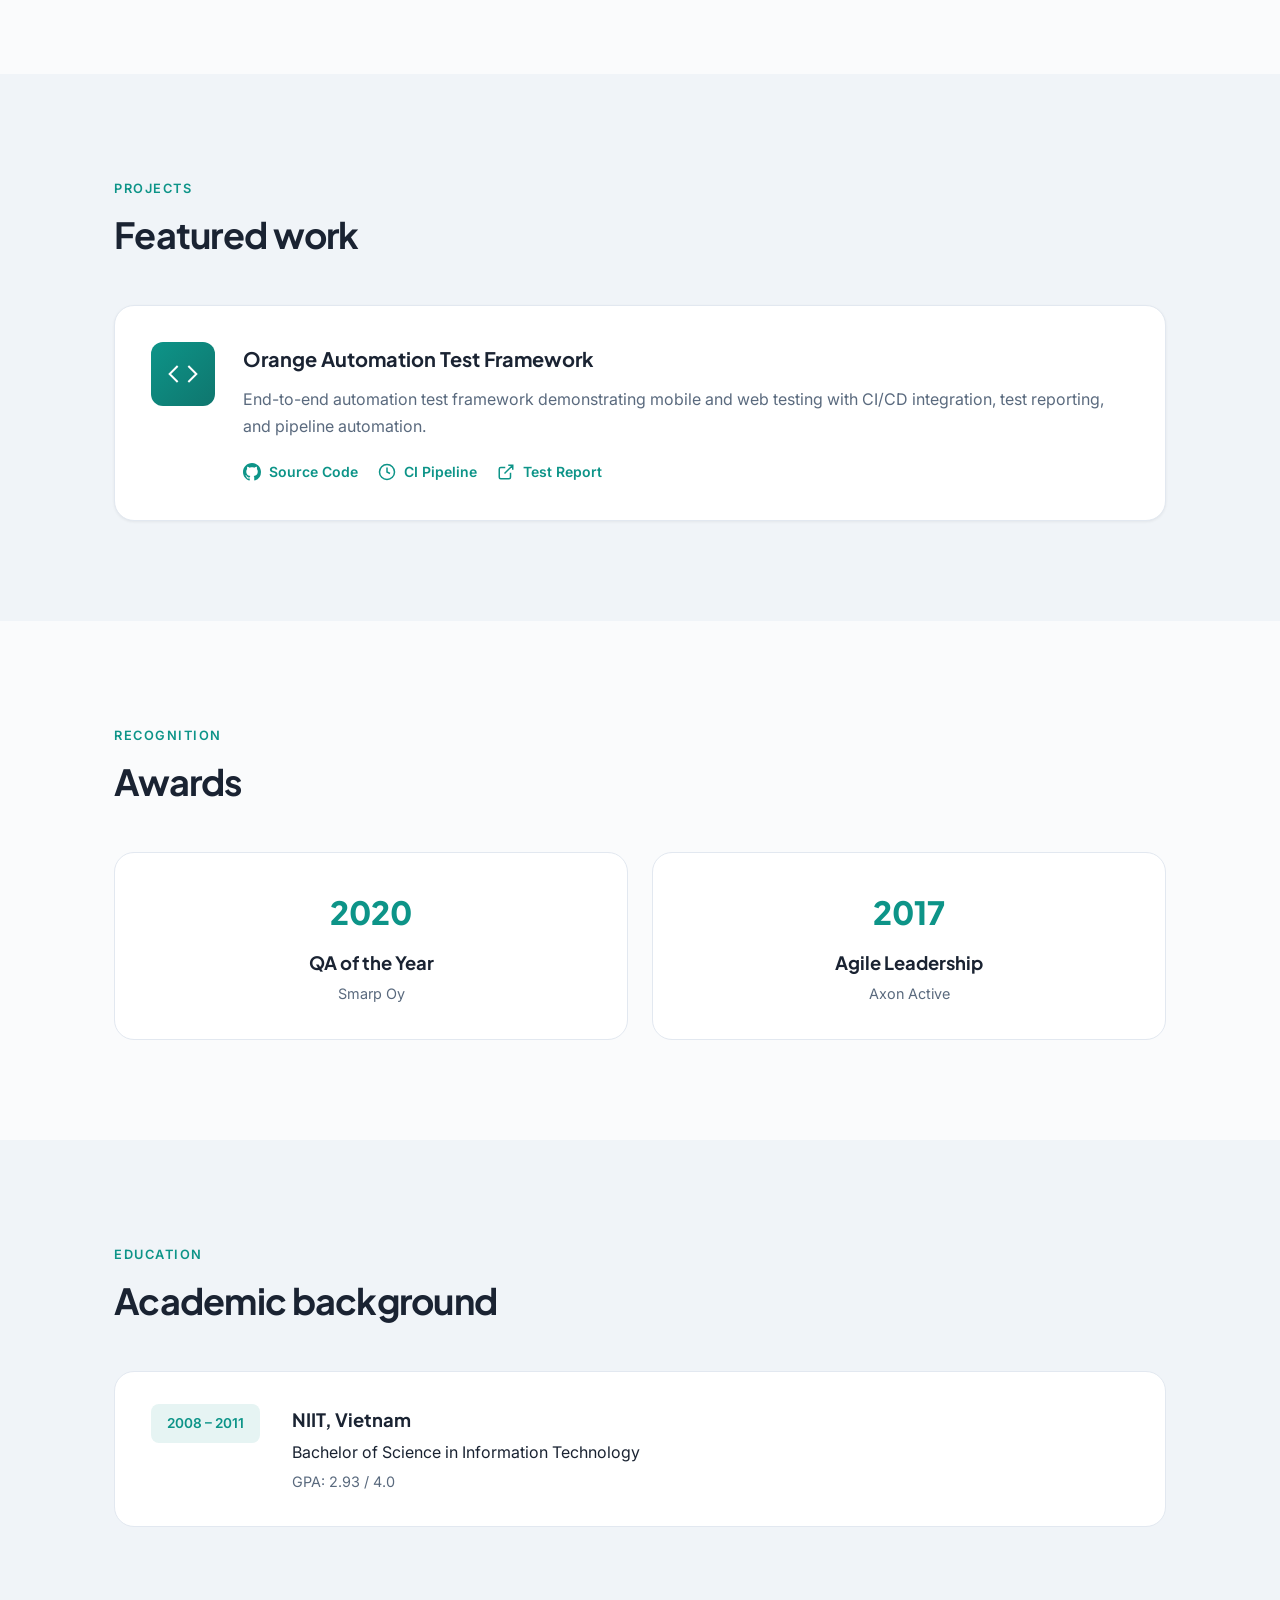
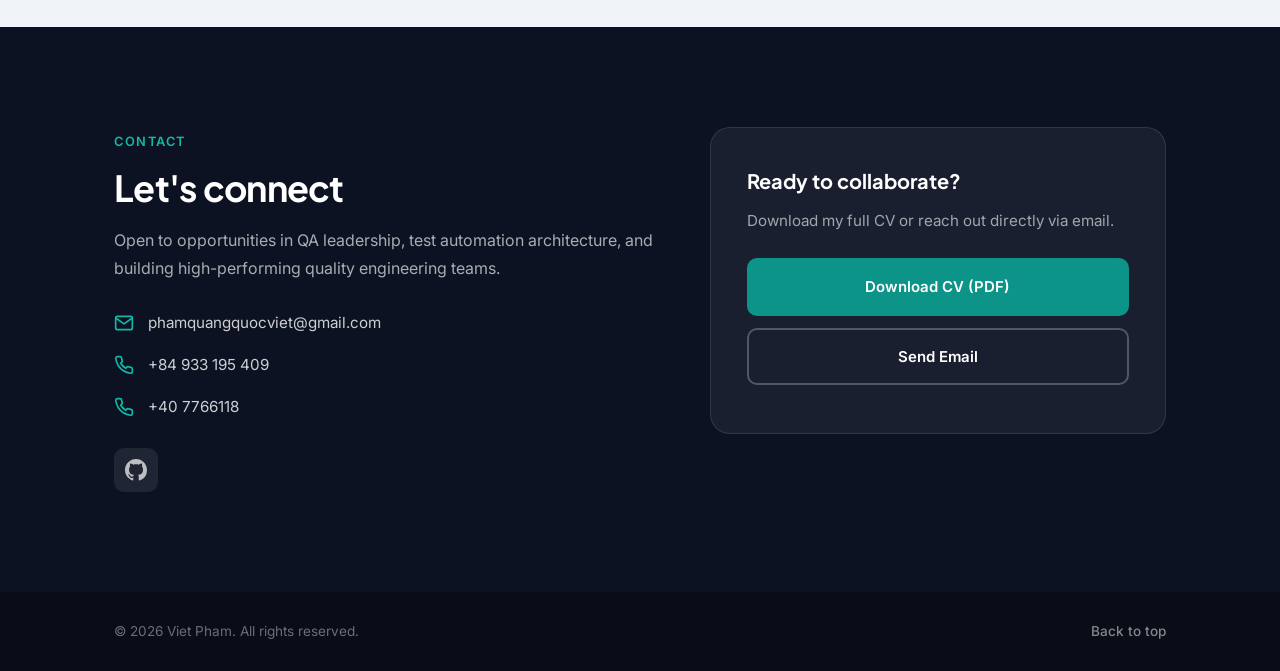
==== commit 0760aec5: "Remove LinkedIn link from contact section Co-authored-by: Viet Pham <vietphamqq@users.noreply.github" ====
--- a/index.html
+++ b/index.html
@@ -396,9 +396,6 @@
                             <a href="https://github.com/vietphamqq" target="_blank" rel="noopener noreferrer" aria-label="GitHub">
                                 <svg width="22" height="22" viewBox="0 0 24 24" fill="currentColor"><path d="M12 0C5.37 0 0 5.37 0 12c0 5.31 3.435 9.795 8.205 11.385.6.105.825-.255.825-.57 0-.285-.015-1.23-.015-2.235-3.015.555-3.795-.735-4.035-1.41-.135-.345-.72-1.41-1.23-1.695-.42-.225-1.02-.78-.015-.795.945-.015 1.62.87 1.845 1.23 1.08 1.815 2.805 1.305 3.495.99.105-.78.42-1.305.765-1.605-2.67-.3-5.46-1.335-5.46-5.925 0-1.305.465-2.385 1.23-3.225-.12-.3-.54-1.53.12-3.18 0 0 1.005-.315 3.3 1.23.96-.27 1.98-.405 3-.405s2.04.135 3 .405c2.295-1.56 3.3-1.23 3.3-1.23.66 1.65.24 2.88.12 3.18.765.84 1.23 1.905 1.23 3.225 0 4.605-2.805 5.625-5.475 5.925.435.375.81 1.095.81 2.22 0 1.605-.015 2.895-.015 3.3 0 .315.225.69.825.57A12.02 12.02 0 0024 12c0-6.63-5.37-12-12-12z"/></svg>
                             </a>
-                            <a href="https://www.linkedin.com/in/vietphamqc/" target="_blank" rel="noopener noreferrer" aria-label="LinkedIn">
-                                <svg width="22" height="22" viewBox="0 0 24 24" fill="currentColor"><path d="M20.447 20.452h-3.554v-5.569c0-1.328-.027-3.037-1.852-3.037-1.853 0-2.136 1.445-2.136 2.939v5.667H9.351V9h3.414v1.561h.046c.477-.9 1.637-1.85 3.37-1.85 3.601 0 4.267 2.37 4.267 5.455v6.286zM5.337 7.433a2.062 2.062 0 01-2.063-2.065 2.064 2.064 0 114.127 0 2.063 2.063 0 01-2.064 2.065zm1.782 13.019H3.555V9h3.564v11.452zM22.225 0H1.771C.792 0 0 .774 0 1.729v20.542C0 23.227.792 24 1.771 24h20.451C23.2 24 24 23.227 24 22.271V1.729C24 .774 23.2 0 22.222 0h.003z"/></svg>
-                            </a>
                         </div>
                     </div>
                     <div class="contact__cta-card">
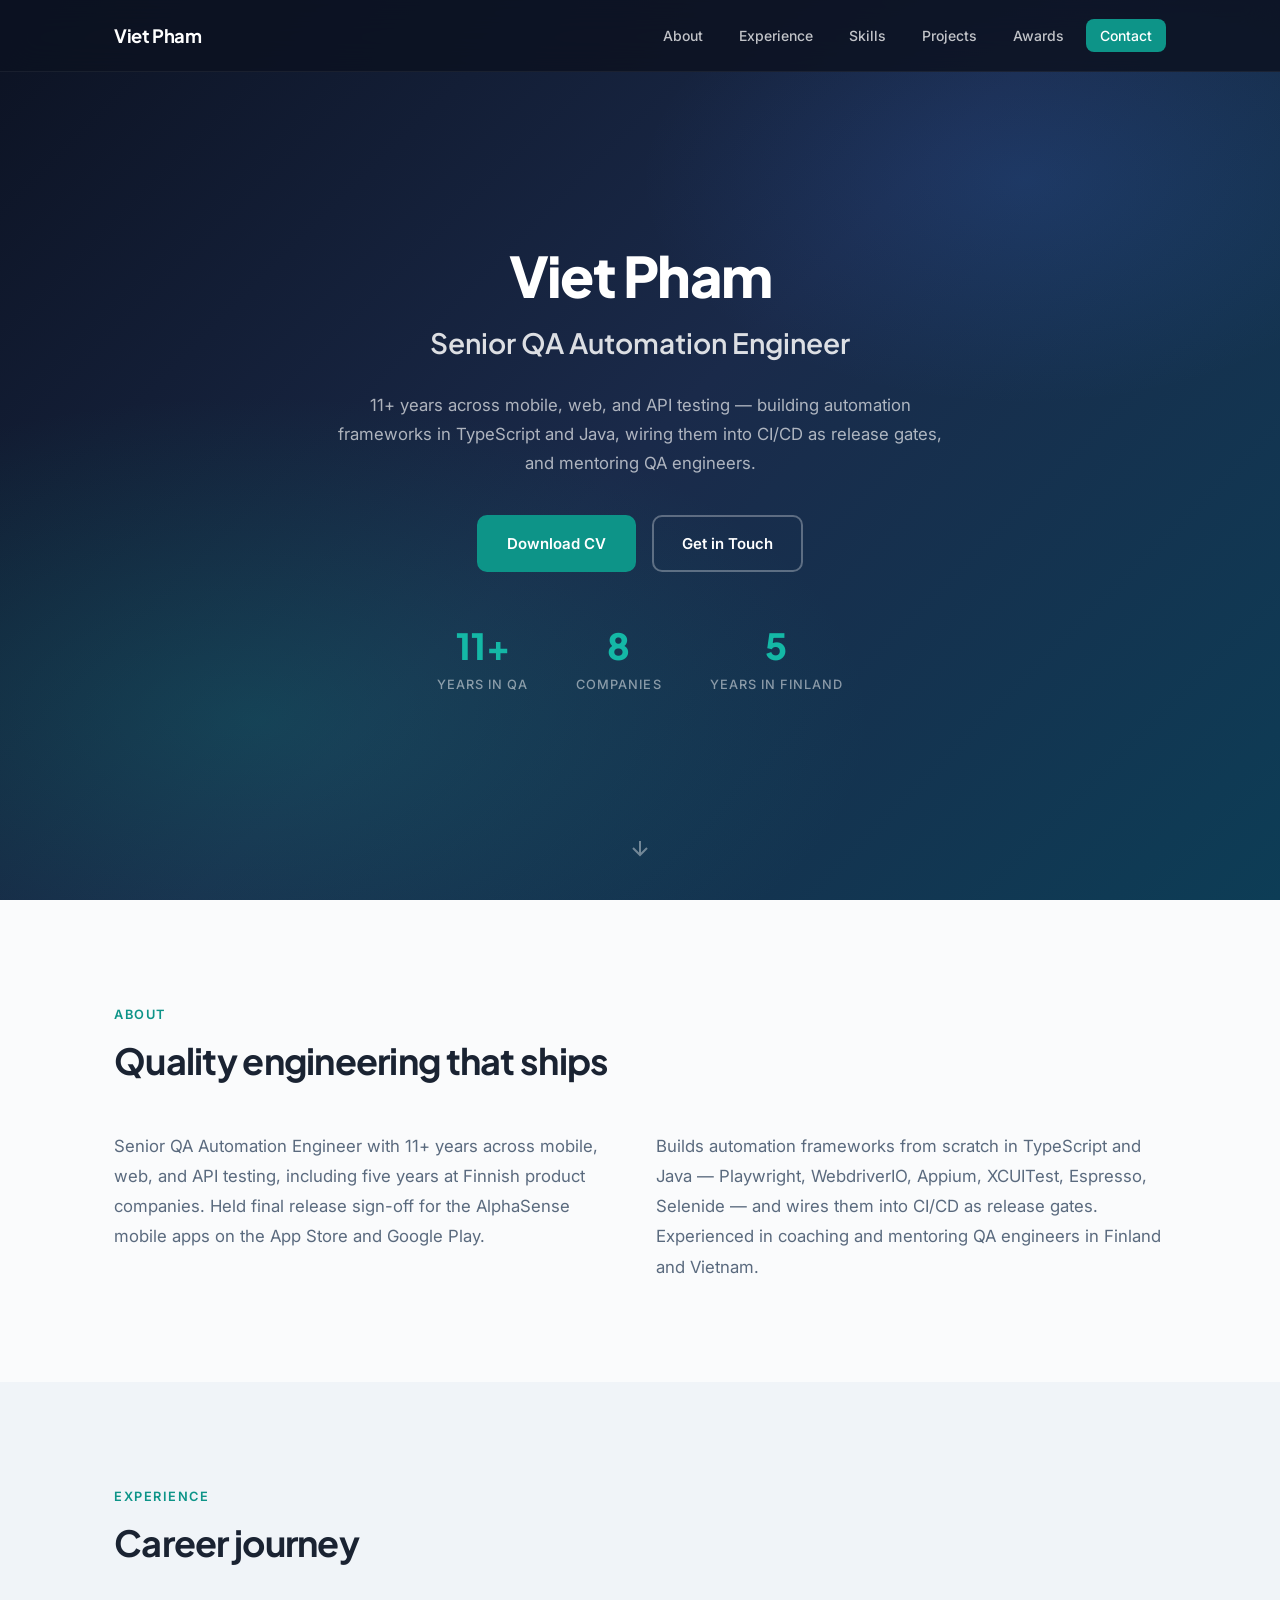
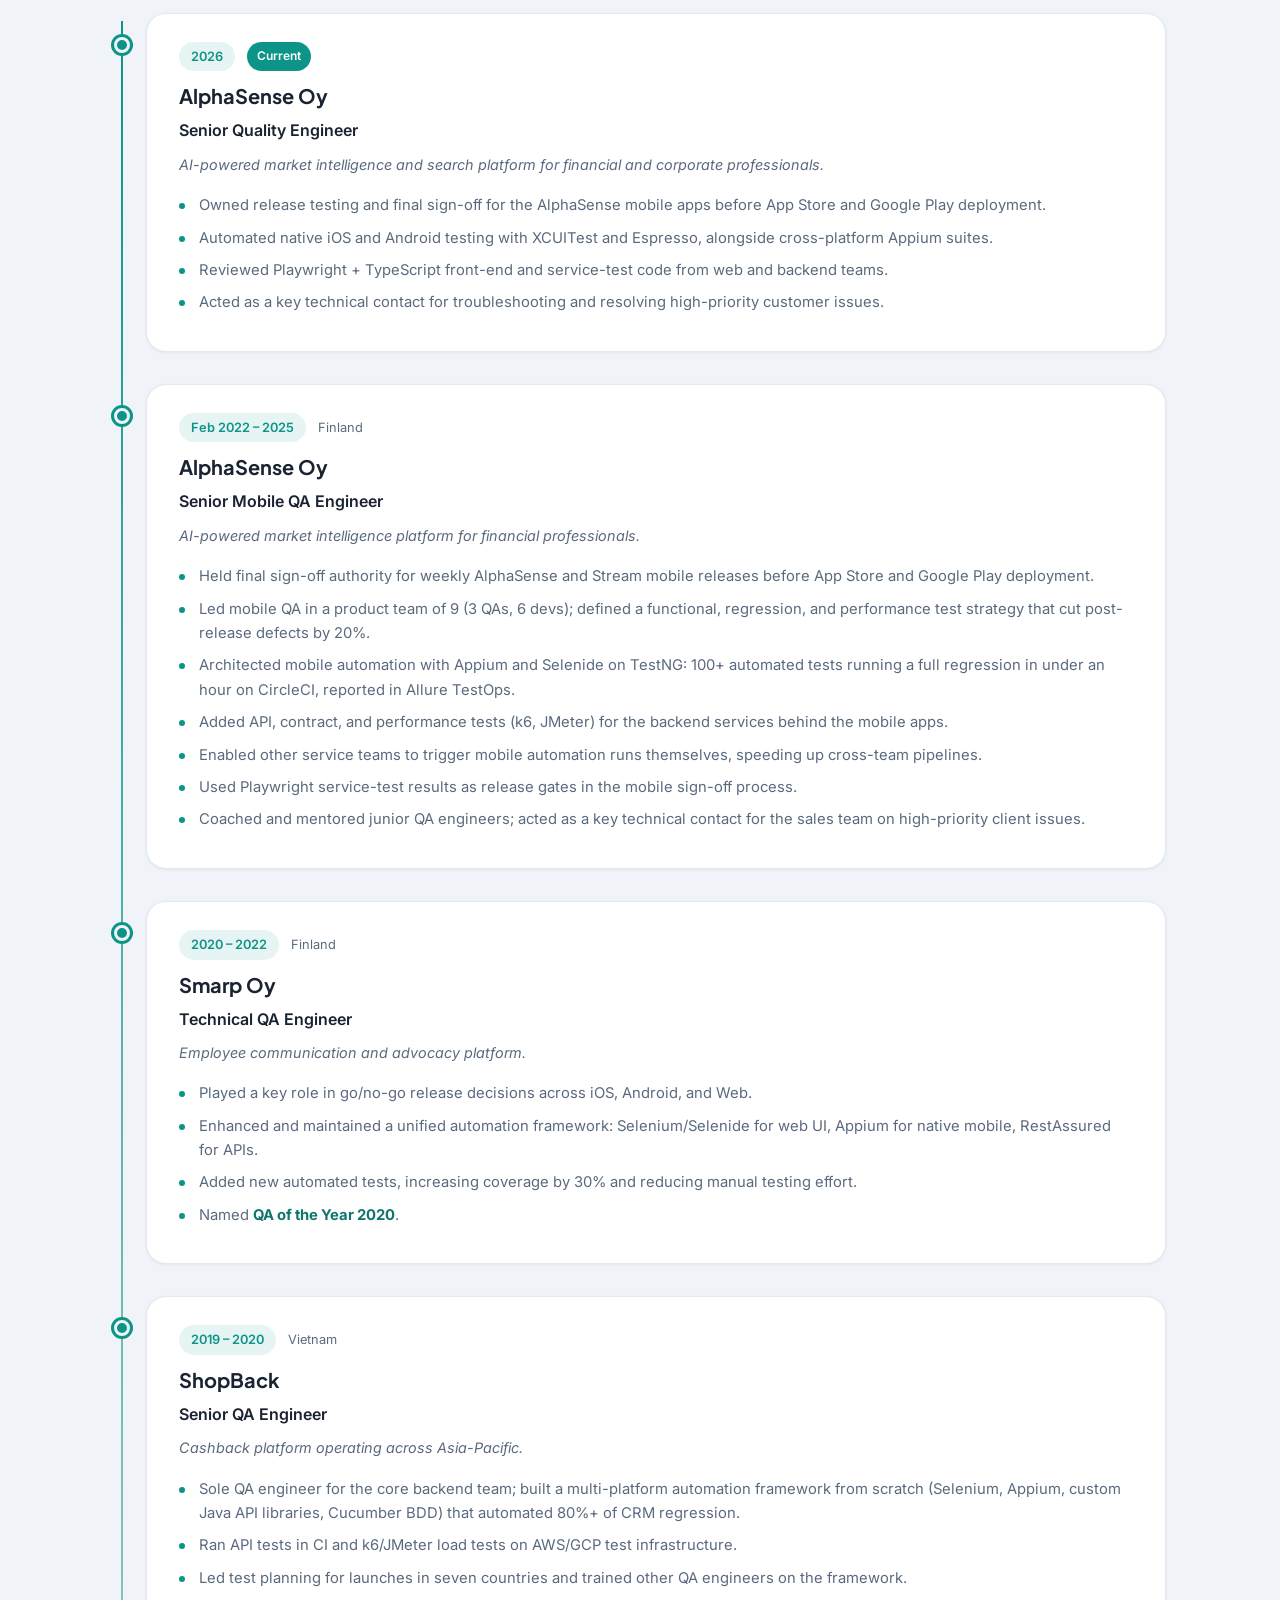
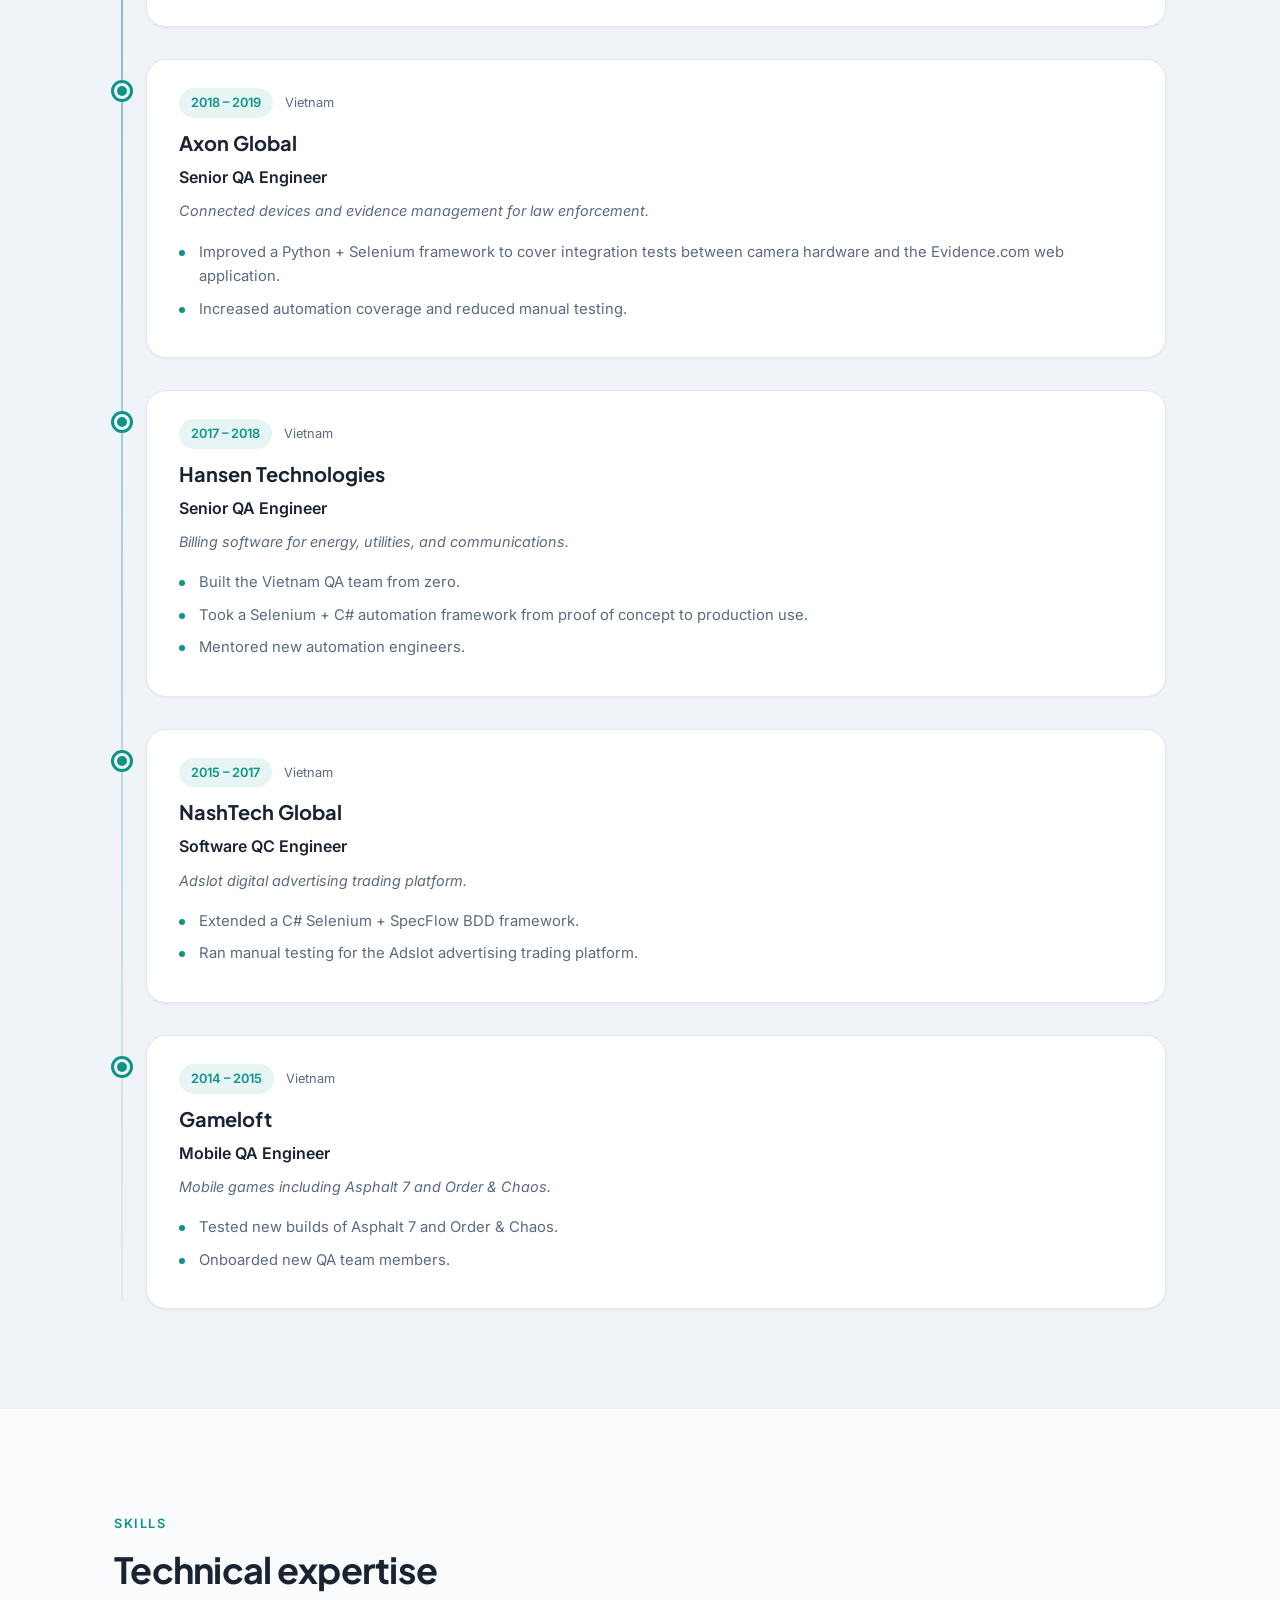
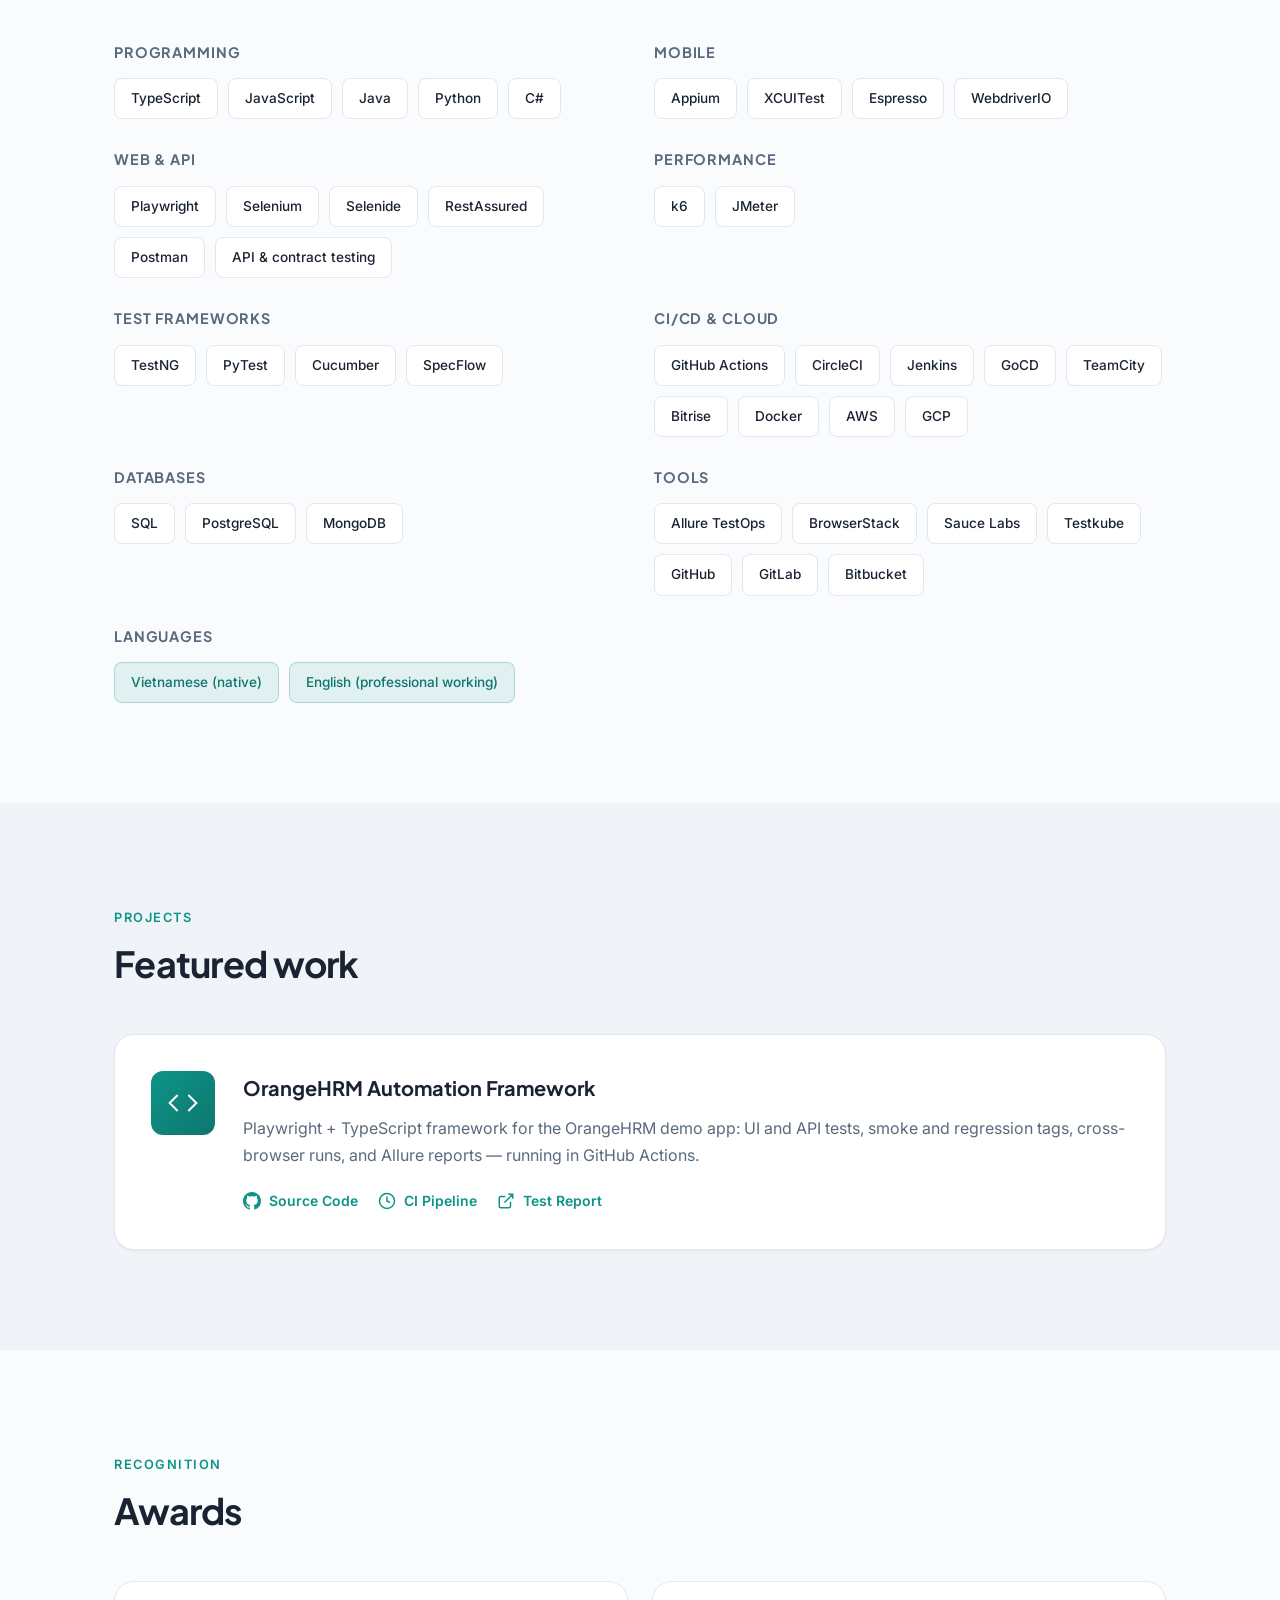
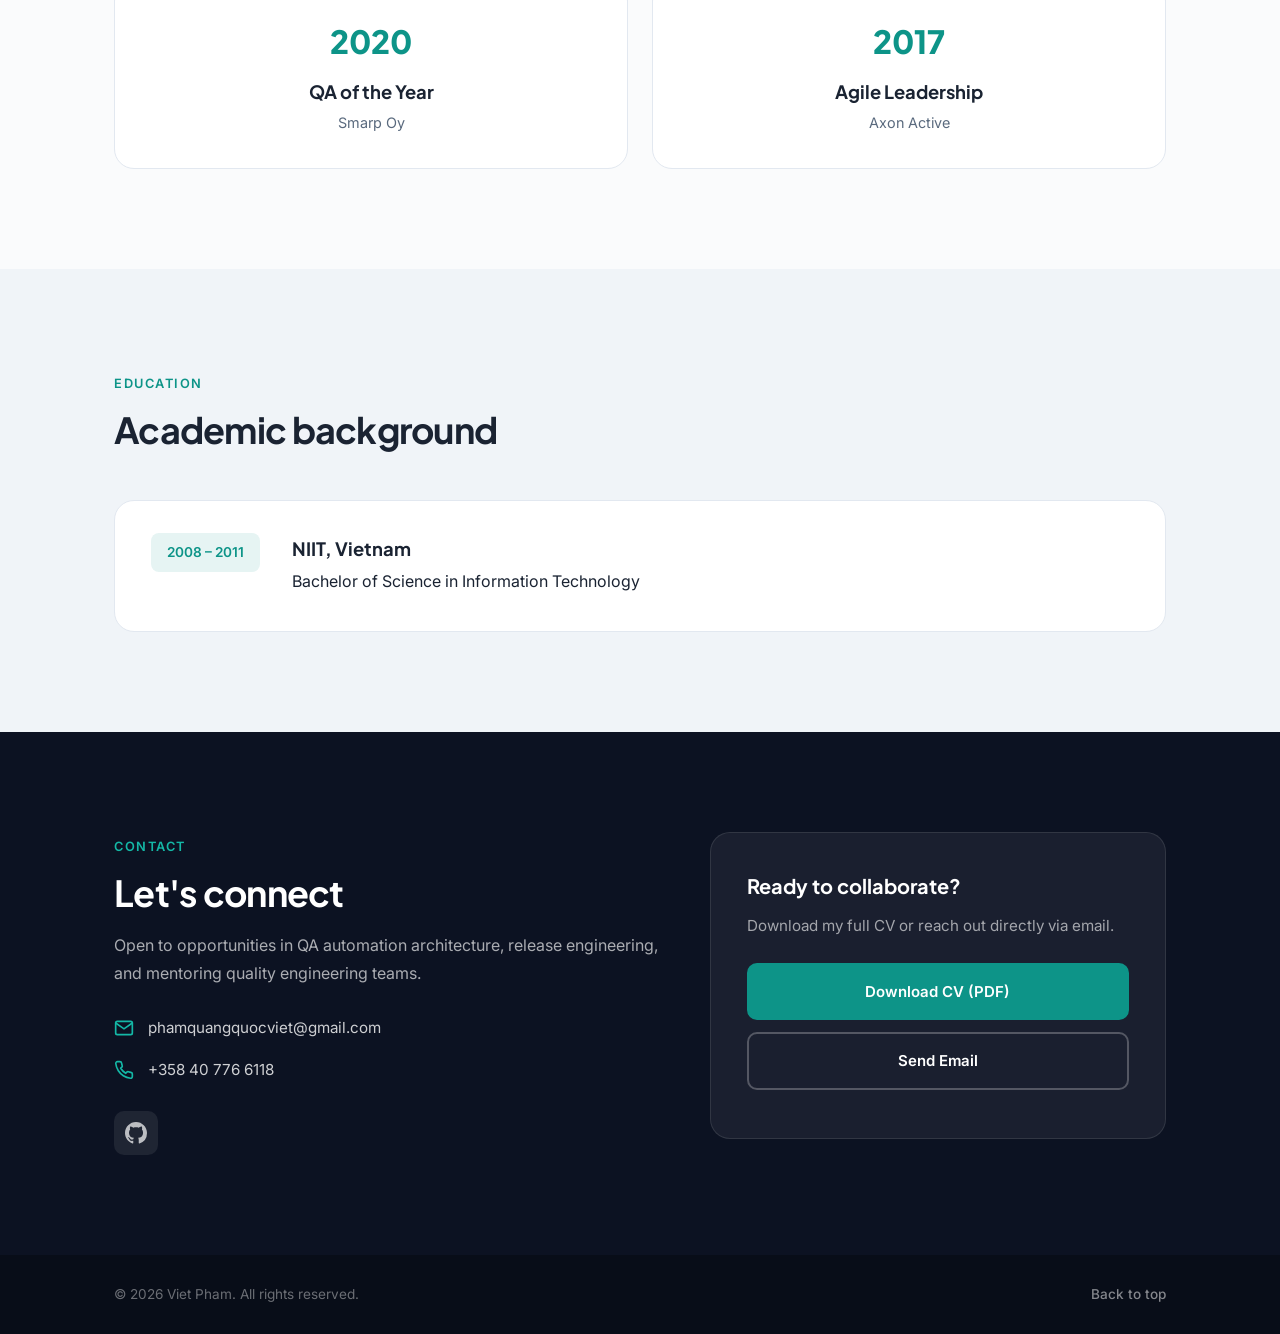
==== commit 39f1a3c9: "Sync portfolio site with updated CV Align title, summary, AlphaSense roles, skills, contact phone, p" ====
--- a/index.html
+++ b/index.html
@@ -3,8 +3,8 @@
 <head>
     <meta charset="utf-8">
     <meta name="viewport" content="width=device-width, initial-scale=1">
-    <meta name="description" content="Viet Pham — Senior QA Engineer with 10+ years building automation frameworks and leading QA teams across mobile, web, and API testing.">
-    <title>Viet Pham | Senior QA Engineer</title>
+    <meta name="description" content="Viet Pham — Senior QA Automation Engineer with 11+ years across mobile, web, and API testing. Builds Playwright, Appium, and CI/CD release gates.">
+    <title>Viet Pham | Senior QA Automation Engineer</title>
     <link rel="icon" href="assets/favicon.ico" type="image/x-icon">
     <link rel="preconnect" href="https://fonts.googleapis.com">
     <link rel="preconnect" href="https://fonts.gstatic.com" crossorigin>
@@ -35,10 +35,10 @@
         <div class="hero__bg"></div>
         <div class="container hero__content">
             <h1 class="hero__title">Viet Pham</h1>
-            <p class="hero__subtitle">Senior QA Engineer</p>
+            <p class="hero__subtitle">Senior QA Automation Engineer</p>
             <p class="hero__tagline">
-                10+ years ensuring software quality — leading QA teams, architecting automation frameworks,
-                and shipping reliable products across mobile, web, and API platforms.
+                11+ years across mobile, web, and API testing — building automation frameworks
+                in TypeScript and Java, wiring them into CI/CD as release gates, and mentoring QA engineers.
             </p>
             <div class="hero__actions">
                 <a href="assets/Viet_Pham_CV.pdf" class="btn btn--primary" download>Download CV</a>
@@ -46,7 +46,7 @@
             </div>
             <div class="hero__stats">
                 <div class="stat">
-                    <span class="stat__value">10+</span>
+                    <span class="stat__value">11+</span>
                     <span class="stat__label">Years in QA</span>
                 </div>
                 <div class="stat">
@@ -54,8 +54,8 @@
                     <span class="stat__label">Companies</span>
                 </div>
                 <div class="stat">
-                    <span class="stat__value">3</span>
-                    <span class="stat__label">Platforms</span>
+                    <span class="stat__value">5</span>
+                    <span class="stat__label">Years in Finland</span>
                 </div>
             </div>
         </div>
@@ -69,21 +69,18 @@
             <div class="container">
                 <div class="section__header">
                     <span class="section__label">About</span>
-                    <h2 class="section__title">Building quality from the ground up</h2>
+                    <h2 class="section__title">Quality engineering that ships</h2>
                 </div>
                 <div class="about__grid">
                     <p class="about__text">
-                        A highly motivated and experienced Senior QA Engineer with over a decade of
-                        experience ensuring the quality of software products. I have a proven ability to lead
-                        QA teams, develop and implement automation frameworks, and collaborate with
-                        cross-functional teams to deliver high-quality products.
+                        Senior QA Automation Engineer with 11+ years across mobile, web, and API testing,
+                        including five years at Finnish product companies. Held final release sign-off for
+                        the AlphaSense mobile apps on the App Store and Google Play.
                     </p>
                     <p class="about__text">
-                        I specialize in establishing comprehensive test strategies — functional, regression,
-                        and performance testing — while architecting automation solutions with Appium,
-                        Selenium, Selenide, and modern CI/CD pipelines. My focus is on building
-                        high-performing quality assurance organizations and mentoring engineers to
-                        raise the bar for software quality.
+                        Builds automation frameworks from scratch in TypeScript and Java — Playwright,
+                        WebdriverIO, Appium, XCUITest, Espresso, Selenide — and wires them into CI/CD as
+                        release gates. Experienced in coaching and mentoring QA engineers in Finland and Vietnam.
                     </p>
                 </div>
             </div>
@@ -100,18 +97,39 @@
                         <div class="timeline__marker"></div>
                         <div class="timeline__card">
                             <div class="timeline__meta">
-                                <span class="timeline__date">2022 – Present</span>
+                                <span class="timeline__date">2026</span>
                                 <span class="timeline__badge">Current</span>
                             </div>
                             <h3 class="timeline__company">AlphaSense Oy</h3>
-                            <p class="timeline__role">Senior QA Engineer</p>
-                            <p class="timeline__desc">AI-powered market intelligence platform for financial professionals. ($400M+ ARR)</p>
-                            <ul class="timeline__bullets">
-                                <li>Held final sign-off authority for Alphasense and Stream mobile release candidates on App Store and Google Play.</li>
-                                <li>Led QA team of 3; established test strategy reducing post-release defects by 20%.</li>
-                                <li>Architected automation with Appium, Selenide, TestNG, AllureTestOps, and CircleCI.</li>
-                                <li>Enabled cross-team mobile automation triggers, accelerating the CI pipeline.</li>
-                                <li>Mentored junior QA engineers and acted as key contact for sales on client issues.</li>
+                            <p class="timeline__role">Senior Quality Engineer</p>
+                            <p class="timeline__desc">AI-powered market intelligence and search platform for financial and corporate professionals.</p>
+                            <ul class="timeline__bullets">
+                                <li>Owned release testing and final sign-off for the AlphaSense mobile apps before App Store and Google Play deployment.</li>
+                                <li>Automated native iOS and Android testing with XCUITest and Espresso, alongside cross-platform Appium suites.</li>
+                                <li>Reviewed Playwright + TypeScript front-end and service-test code from web and backend teams.</li>
+                                <li>Acted as a key technical contact for troubleshooting and resolving high-priority customer issues.</li>
+                            </ul>
+                        </div>
+                    </article>
+
+                    <article class="timeline__item">
+                        <div class="timeline__marker"></div>
+                        <div class="timeline__card">
+                            <div class="timeline__meta">
+                                <span class="timeline__date">Feb 2022 – 2025</span>
+                                <span class="timeline__location">Finland</span>
+                            </div>
+                            <h3 class="timeline__company">AlphaSense Oy</h3>
+                            <p class="timeline__role">Senior Mobile QA Engineer</p>
+                            <p class="timeline__desc">AI-powered market intelligence platform for financial professionals.</p>
+                            <ul class="timeline__bullets">
+                                <li>Held final sign-off authority for weekly AlphaSense and Stream mobile releases before App Store and Google Play deployment.</li>
+                                <li>Led mobile QA in a product team of 9 (3 QAs, 6 devs); defined a functional, regression, and performance test strategy that cut post-release defects by 20%.</li>
+                                <li>Architected mobile automation with Appium and Selenide on TestNG: 100+ automated tests running a full regression in under an hour on CircleCI, reported in Allure TestOps.</li>
+                                <li>Added API, contract, and performance tests (k6, JMeter) for the backend services behind the mobile apps.</li>
+                                <li>Enabled other service teams to trigger mobile automation runs themselves, speeding up cross-team pipelines.</li>
+                                <li>Used Playwright service-test results as release gates in the mobile sign-off process.</li>
+                                <li>Coached and mentored junior QA engineers; acted as a key technical contact for the sales team on high-priority client issues.</li>
                             </ul>
                         </div>
                     </article>
@@ -125,12 +143,12 @@
                             </div>
                             <h3 class="timeline__company">Smarp Oy</h3>
                             <p class="timeline__role">Technical QA Engineer</p>
-                            <p class="timeline__desc">Employee communication and advocacy platform. ($38.4M revenue)</p>
-                            <ul class="timeline__bullets">
-                                <li>Key role in go/no-go release decisions across iOS, Android, and Web.</li>
-                                <li>Maintained unified automation framework: Selenium/Selenide, Appium, RestAssured.</li>
-                                <li>Increased test coverage by 30% and reduced manual testing efforts.</li>
-                                <li>Awarded <strong>QA of the Year 2020</strong>.</li>
+                            <p class="timeline__desc">Employee communication and advocacy platform.</p>
+                            <ul class="timeline__bullets">
+                                <li>Played a key role in go/no-go release decisions across iOS, Android, and Web.</li>
+                                <li>Enhanced and maintained a unified automation framework: Selenium/Selenide for web UI, Appium for native mobile, RestAssured for APIs.</li>
+                                <li>Added new automated tests, increasing coverage by 30% and reducing manual testing effort.</li>
+                                <li>Named <strong>QA of the Year 2020</strong>.</li>
                             </ul>
                         </div>
                     </article>
@@ -144,12 +162,11 @@
                             </div>
                             <h3 class="timeline__company">ShopBack</h3>
                             <p class="timeline__role">Senior QA Engineer</p>
-                            <p class="timeline__desc">Leading cashback and rewards platform in Asia-Pacific. ($87.7M revenue)</p>
-                            <ul class="timeline__bullets">
-                                <li>Sole QA for core backend CRM controlling Desktop Web, Mobile Web, and Mobile App.</li>
-                                <li>Built multi-platform automation framework from scratch with Cucumber BDD.</li>
-                                <li>Led test planning for product launches across seven countries.</li>
-                                <li>Trained QA engineers on the new framework and automation best practices.</li>
+                            <p class="timeline__desc">Cashback platform operating across Asia-Pacific.</p>
+                            <ul class="timeline__bullets">
+                                <li>Sole QA engineer for the core backend team; built a multi-platform automation framework from scratch (Selenium, Appium, custom Java API libraries, Cucumber BDD) that automated 80%+ of CRM regression.</li>
+                                <li>Ran API tests in CI and k6/JMeter load tests on AWS/GCP test infrastructure.</li>
+                                <li>Led test planning for launches in seven countries and trained other QA engineers on the framework.</li>
                             </ul>
                         </div>
                     </article>
@@ -163,11 +180,10 @@
                             </div>
                             <h3 class="timeline__company">Axon Global</h3>
                             <p class="timeline__role">Senior QA Engineer</p>
-                            <p class="timeline__desc">Connected devices and evidence management for law enforcement. ($2.1B revenue)</p>
-                            <ul class="timeline__bullets">
-                                <li>Improved Python-based automation framework for camera hardware and Evidence.com integration.</li>
-                                <li>Increased automation coverage, reducing manual testing needs.</li>
-                                <li>Created and presented technical documentation for knowledge sharing.</li>
+                            <p class="timeline__desc">Connected devices and evidence management for law enforcement.</p>
+                            <ul class="timeline__bullets">
+                                <li>Improved a Python + Selenium framework to cover integration tests between camera hardware and the Evidence.com web application.</li>
+                                <li>Increased automation coverage and reduced manual testing.</li>
                             </ul>
                         </div>
                     </article>
@@ -181,11 +197,11 @@
                             </div>
                             <h3 class="timeline__company">Hansen Technologies</h3>
                             <p class="timeline__role">Senior QA Engineer</p>
-                            <p class="timeline__desc">Billing software for energy, utilities, and communications. ($230M revenue)</p>
-                            <ul class="timeline__bullets">
-                                <li>Delivered POC for Selenium + C# automation framework on new projects.</li>
-                                <li>Built the Vietnam QA team from zero and mentored new automation engineers.</li>
-                                <li>Designed automation frameworks based on client requirements.</li>
+                            <p class="timeline__desc">Billing software for energy, utilities, and communications.</p>
+                            <ul class="timeline__bullets">
+                                <li>Built the Vietnam QA team from zero.</li>
+                                <li>Took a Selenium + C# automation framework from proof of concept to production use.</li>
+                                <li>Mentored new automation engineers.</li>
                             </ul>
                         </div>
                     </article>
@@ -199,10 +215,10 @@
                             </div>
                             <h3 class="timeline__company">NashTech Global</h3>
                             <p class="timeline__role">Software QC Engineer</p>
-                            <p class="timeline__desc">Adslot digital advertising platform</p>
-                            <ul class="timeline__bullets">
-                                <li>Created and executed manual test cases for the Adslot platform.</li>
-                                <li>Enhanced C# automation framework using Selenium and SpecFlow for BDD.</li>
+                            <p class="timeline__desc">Adslot digital advertising trading platform.</p>
+                            <ul class="timeline__bullets">
+                                <li>Extended a C# Selenium + SpecFlow BDD framework.</li>
+                                <li>Ran manual testing for the Adslot advertising trading platform.</li>
                             </ul>
                         </div>
                     </article>
@@ -216,10 +232,10 @@
                             </div>
                             <h3 class="timeline__company">Gameloft</h3>
                             <p class="timeline__role">Mobile QA Engineer</p>
-                            <p class="timeline__desc">Mobile games including Order &amp; Chaos and Asphalt 7</p>
-                            <ul class="timeline__bullets">
-                                <li>Performed manual integration testing on new game builds.</li>
-                                <li>Coached new team members on quality standards.</li>
+                            <p class="timeline__desc">Mobile games including Asphalt 7 and Order &amp; Chaos.</p>
+                            <ul class="timeline__bullets">
+                                <li>Tested new builds of Asphalt 7 and Order &amp; Chaos.</li>
+                                <li>Onboarded new QA team members.</li>
                             </ul>
                         </div>
                     </article>
@@ -235,60 +251,90 @@
                 </div>
                 <div class="skills__grid">
                     <div class="skills__group">
-                        <h3 class="skills__heading">Languages</h3>
-                        <div class="skills__tags">
+                        <h3 class="skills__heading">Programming</h3>
+                        <div class="skills__tags">
+                            <span class="tag">TypeScript</span>
+                            <span class="tag">JavaScript</span>
                             <span class="tag">Java</span>
                             <span class="tag">Python</span>
                             <span class="tag">C#</span>
                         </div>
                     </div>
                     <div class="skills__group">
-                        <h3 class="skills__heading">Testing Frameworks</h3>
-                        <div class="skills__tags">
+                        <h3 class="skills__heading">Mobile</h3>
+                        <div class="skills__tags">
+                            <span class="tag">Appium</span>
+                            <span class="tag">XCUITest</span>
+                            <span class="tag">Espresso</span>
+                            <span class="tag">WebdriverIO</span>
+                        </div>
+                    </div>
+                    <div class="skills__group">
+                        <h3 class="skills__heading">Web &amp; API</h3>
+                        <div class="skills__tags">
+                            <span class="tag">Playwright</span>
                             <span class="tag">Selenium</span>
-                            <span class="tag">Appium</span>
+                            <span class="tag">Selenide</span>
+                            <span class="tag">RestAssured</span>
+                            <span class="tag">Postman</span>
+                            <span class="tag">API &amp; contract testing</span>
+                        </div>
+                    </div>
+                    <div class="skills__group">
+                        <h3 class="skills__heading">Performance</h3>
+                        <div class="skills__tags">
+                            <span class="tag">k6</span>
+                            <span class="tag">JMeter</span>
+                        </div>
+                    </div>
+                    <div class="skills__group">
+                        <h3 class="skills__heading">Test Frameworks</h3>
+                        <div class="skills__tags">
                             <span class="tag">TestNG</span>
-                            <span class="tag">Selenide</span>
-                            <span class="tag">Playwright</span>
+                            <span class="tag">PyTest</span>
                             <span class="tag">Cucumber</span>
                             <span class="tag">SpecFlow</span>
-                            <span class="tag">RestAssured</span>
-                        </div>
-                    </div>
-                    <div class="skills__group">
-                        <h3 class="skills__heading">CI/CD</h3>
-                        <div class="skills__tags">
+                        </div>
+                    </div>
+                    <div class="skills__group">
+                        <h3 class="skills__heading">CI/CD &amp; Cloud</h3>
+                        <div class="skills__tags">
+                            <span class="tag">GitHub Actions</span>
+                            <span class="tag">CircleCI</span>
                             <span class="tag">Jenkins</span>
-                            <span class="tag">CircleCI</span>
                             <span class="tag">GoCD</span>
                             <span class="tag">TeamCity</span>
-                            <span class="tag">Travis CI</span>
-                            <span class="tag">GitLab CI</span>
-                        </div>
-                    </div>
-                    <div class="skills__group">
-                        <h3 class="skills__heading">Tools &amp; Platforms</h3>
-                        <div class="skills__tags">
-                            <span class="tag">Postman</span>
-                            <span class="tag">BitBucket</span>
+                            <span class="tag">Bitrise</span>
+                            <span class="tag">Docker</span>
+                            <span class="tag">AWS</span>
+                            <span class="tag">GCP</span>
+                        </div>
+                    </div>
+                    <div class="skills__group">
+                        <h3 class="skills__heading">Databases</h3>
+                        <div class="skills__tags">
+                            <span class="tag">SQL</span>
+                            <span class="tag">PostgreSQL</span>
+                            <span class="tag">MongoDB</span>
+                        </div>
+                    </div>
+                    <div class="skills__group">
+                        <h3 class="skills__heading">Tools</h3>
+                        <div class="skills__tags">
+                            <span class="tag">Allure TestOps</span>
                             <span class="tag">BrowserStack</span>
-                            <span class="tag">Allure TestOps</span>
+                            <span class="tag">Sauce Labs</span>
                             <span class="tag">Testkube</span>
                             <span class="tag">GitHub</span>
-                            <span class="tag">Sauce Labs</span>
-                            <span class="tag">MongoDB</span>
-                            <span class="tag">SQL</span>
+                            <span class="tag">GitLab</span>
+                            <span class="tag">Bitbucket</span>
                         </div>
                     </div>
                     <div class="skills__group skills__group--wide">
-                        <h3 class="skills__heading">Testing Domains</h3>
-                        <div class="skills__tags">
-                            <span class="tag tag--accent">Mobile Testing</span>
-                            <span class="tag tag--accent">UI Automation</span>
-                            <span class="tag tag--accent">API Testing</span>
-                            <span class="tag tag--accent">Manual Testing</span>
-                            <span class="tag tag--accent">Performance Testing</span>
-                            <span class="tag tag--accent">Regression Testing</span>
+                        <h3 class="skills__heading">Languages</h3>
+                        <div class="skills__tags">
+                            <span class="tag tag--accent">Vietnamese (native)</span>
+                            <span class="tag tag--accent">English (professional working)</span>
                         </div>
                     </div>
                 </div>
@@ -306,10 +352,10 @@
                         <svg width="32" height="32" viewBox="0 0 24 24" fill="none" stroke="currentColor" stroke-width="1.5"><path d="M16 18l6-6-6-6M8 6l-6 6 6 6"/></svg>
                     </div>
                     <div class="project-card__body">
-                        <h3 class="project-card__title">Orange Automation Test Framework</h3>
+                        <h3 class="project-card__title">OrangeHRM Automation Framework</h3>
                         <p class="project-card__desc">
-                            End-to-end automation test framework demonstrating mobile and web testing
-                            with CI/CD integration, test reporting, and pipeline automation.
+                            Playwright + TypeScript framework for the OrangeHRM demo app: UI and API tests,
+                            smoke and regression tags, cross-browser runs, and Allure reports — running in GitHub Actions.
                         </p>
                         <div class="project-card__links">
                             <a href="https://github.com/vietphamqq/orange-automation-test" target="_blank" rel="noopener noreferrer" class="project-card__link">
@@ -362,7 +408,6 @@
                     <div>
                         <h3 class="education-card__school">NIIT, Vietnam</h3>
                         <p class="education-card__degree">Bachelor of Science in Information Technology</p>
-                        <p class="education-card__gpa">GPA: 2.93 / 4.0</p>
                     </div>
                 </div>
             </div>
@@ -375,8 +420,8 @@
                         <span class="section__label">Contact</span>
                         <h2 class="section__title">Let's connect</h2>
                         <p class="contact__text">
-                            Open to opportunities in QA leadership, test automation architecture,
-                            and building high-performing quality engineering teams.
+                            Open to opportunities in QA automation architecture, release engineering,
+                            and mentoring quality engineering teams.
                         </p>
                         <ul class="contact__details">
                             <li>
@@ -385,11 +430,7 @@
                             </li>
                             <li>
                                 <svg width="20" height="20" viewBox="0 0 24 24" fill="none" stroke="currentColor" stroke-width="2"><path d="M22 16.92v3a2 2 0 01-2.18 2 19.79 19.79 0 01-8.63-3.07 19.5 19.5 0 01-6-6 19.79 19.79 0 01-3.07-8.67A2 2 0 014.11 2h3a2 2 0 012 1.72c.127.96.361 1.903.7 2.81a2 2 0 01-.45 2.11L8.09 9.91a16 16 0 006 6l1.27-1.27a2 2 0 012.11-.45c.907.339 1.85.573 2.81.7A2 2 0 0122 16.92z"/></svg>
-                                <a href="tel:+84933195409">+84 933 195 409</a>
-                            </li>
-                            <li>
-                                <svg width="20" height="20" viewBox="0 0 24 24" fill="none" stroke="currentColor" stroke-width="2"><path d="M22 16.92v3a2 2 0 01-2.18 2 19.79 19.79 0 01-8.63-3.07 19.5 19.5 0 01-6-6 19.79 19.79 0 01-3.07-8.67A2 2 0 014.11 2h3a2 2 0 012 1.72c.127.96.361 1.903.7 2.81a2 2 0 01-.45 2.11L8.09 9.91a16 16 0 006 6l1.27-1.27a2 2 0 012.11-.45c.907.339 1.85.573 2.81.7A2 2 0 0122 16.92z"/></svg>
-                                <a href="tel:+407766118">+40 7766118</a>
+                                <a href="tel:+358407766118">+358 40 776 6118</a>
                             </li>
                         </ul>
                         <div class="contact__social">
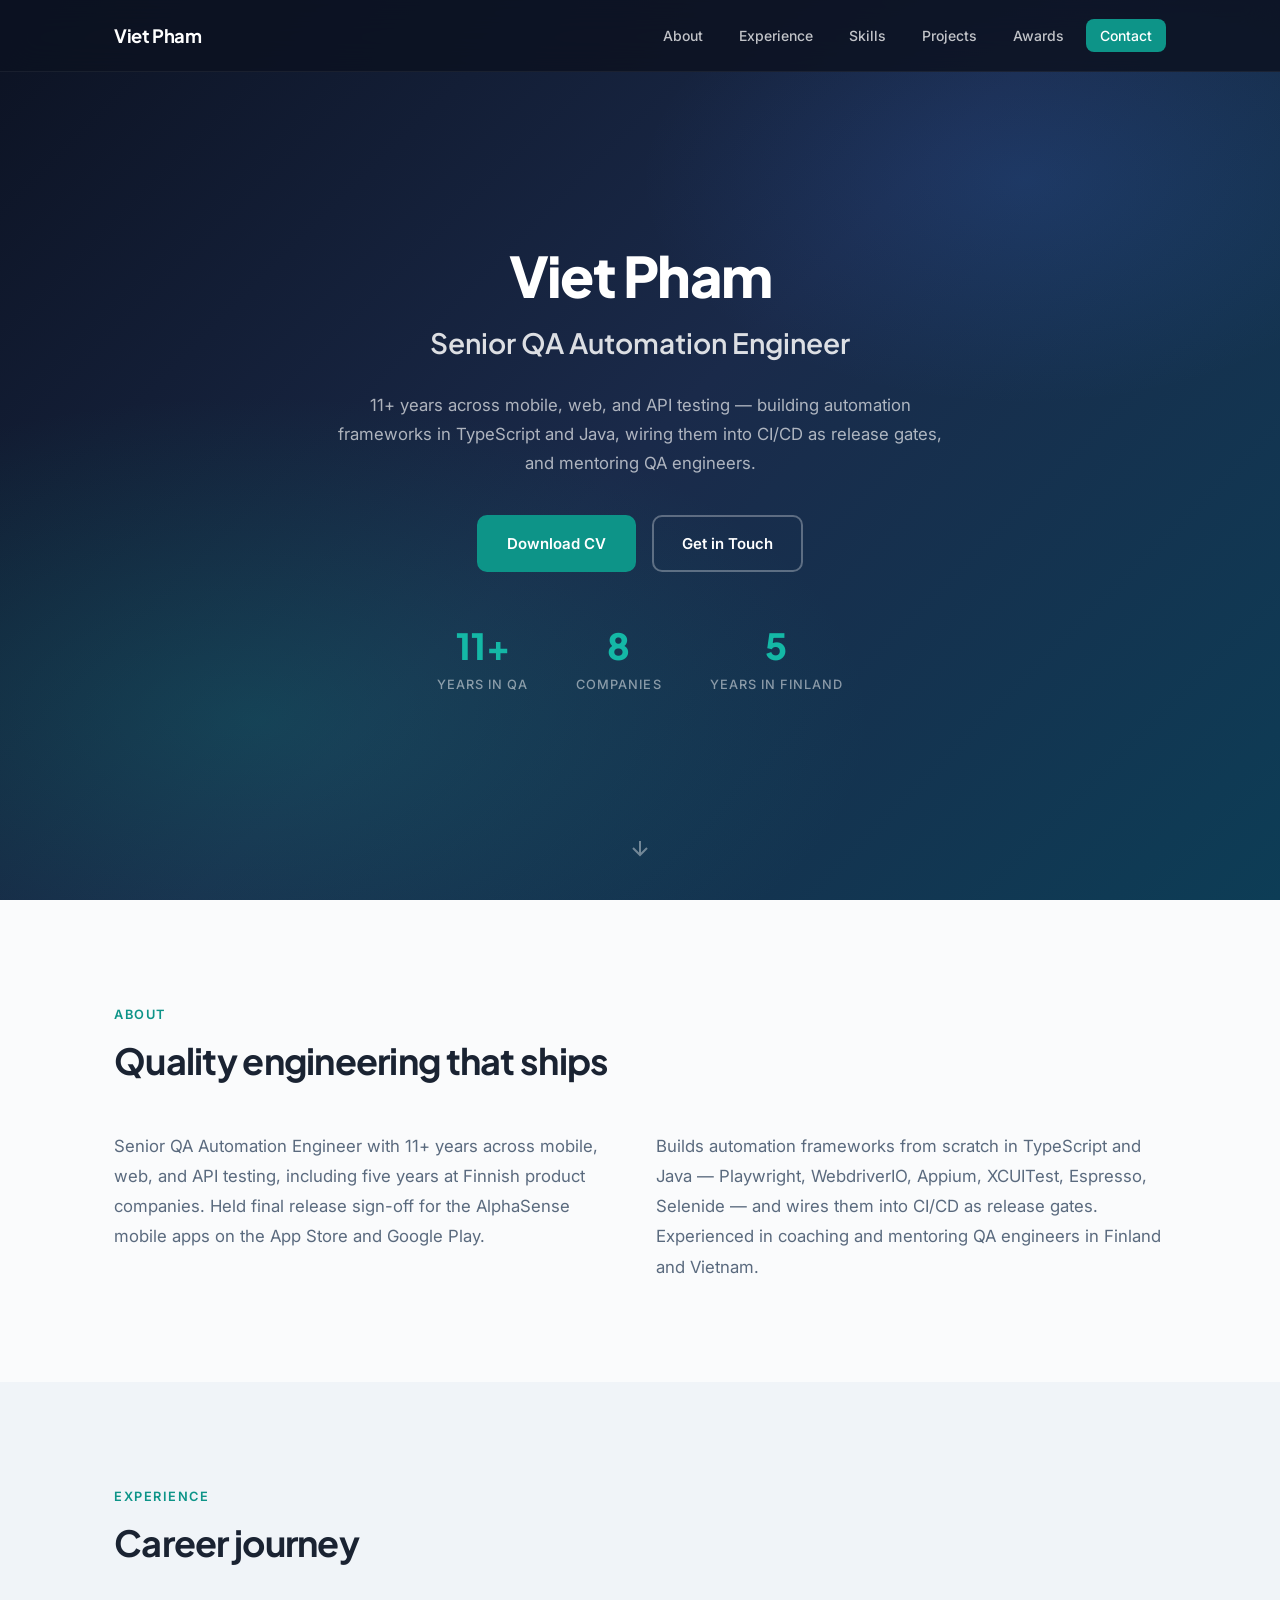
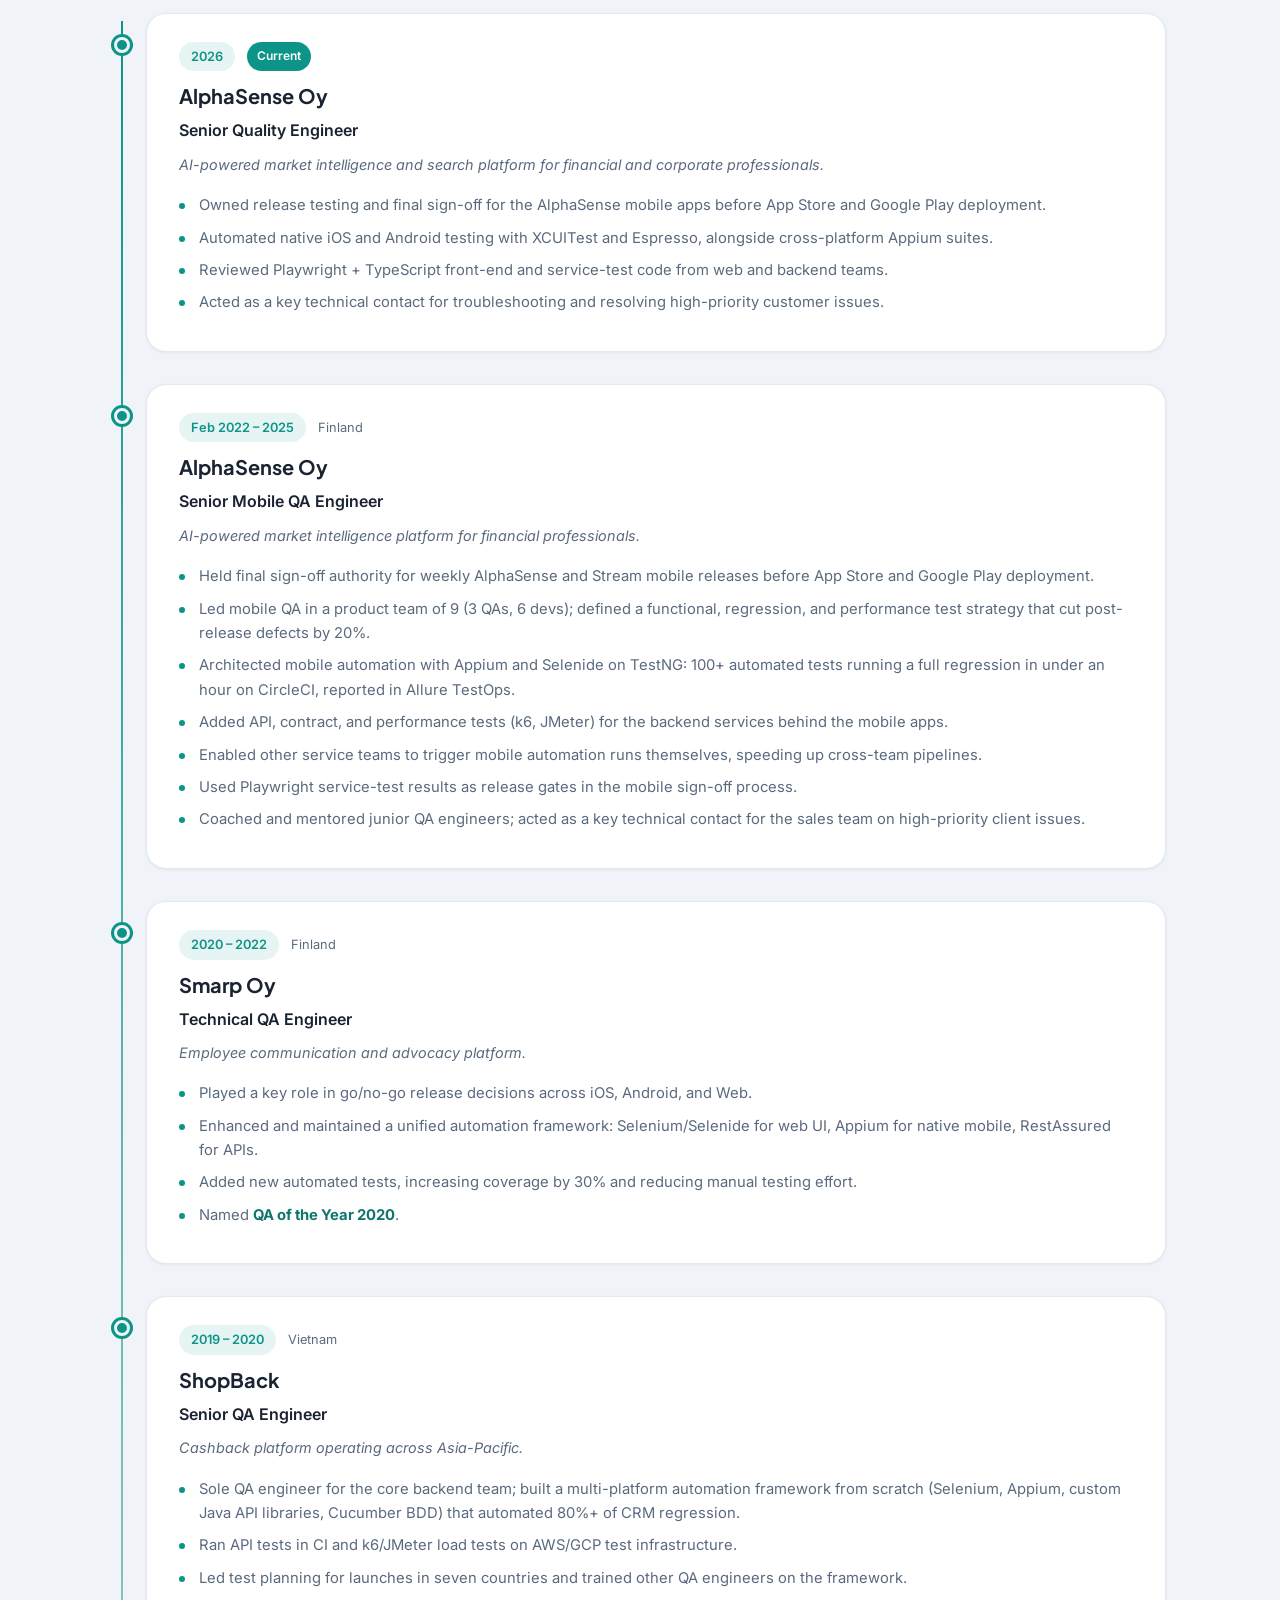
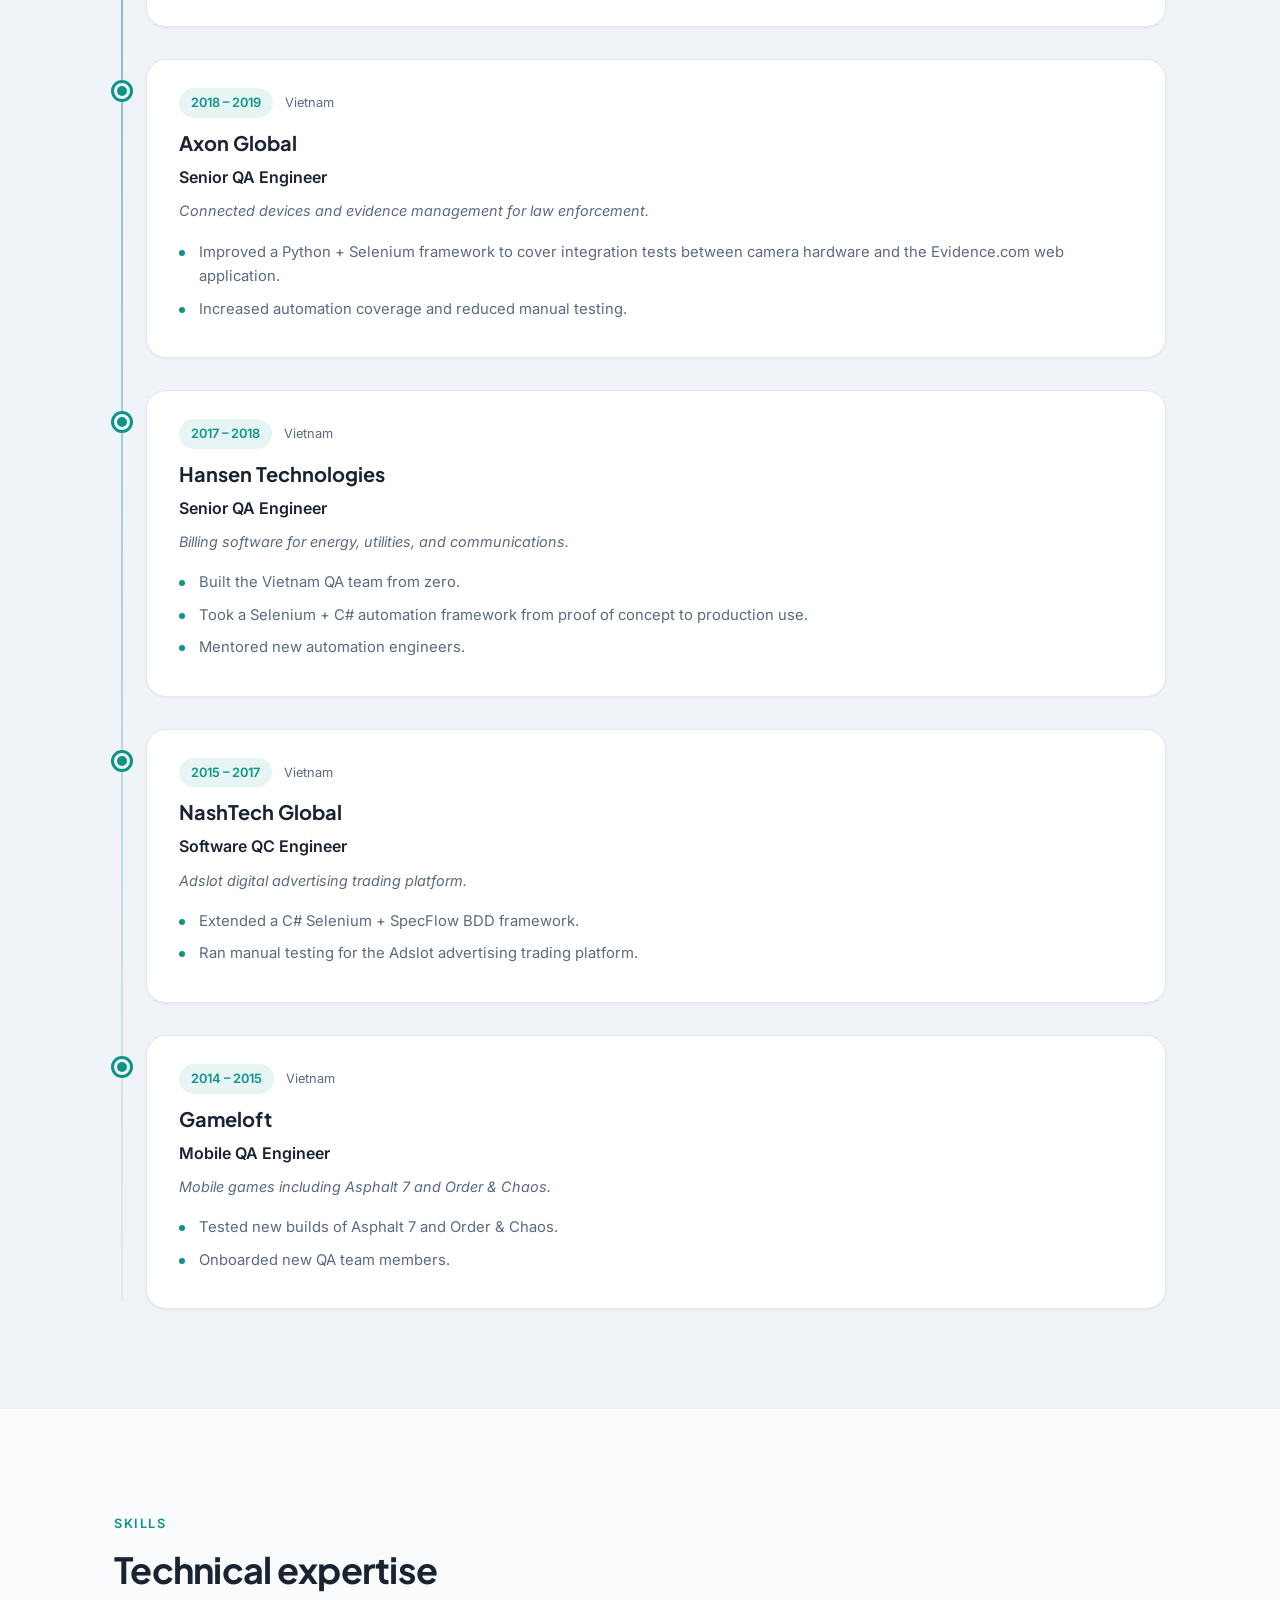
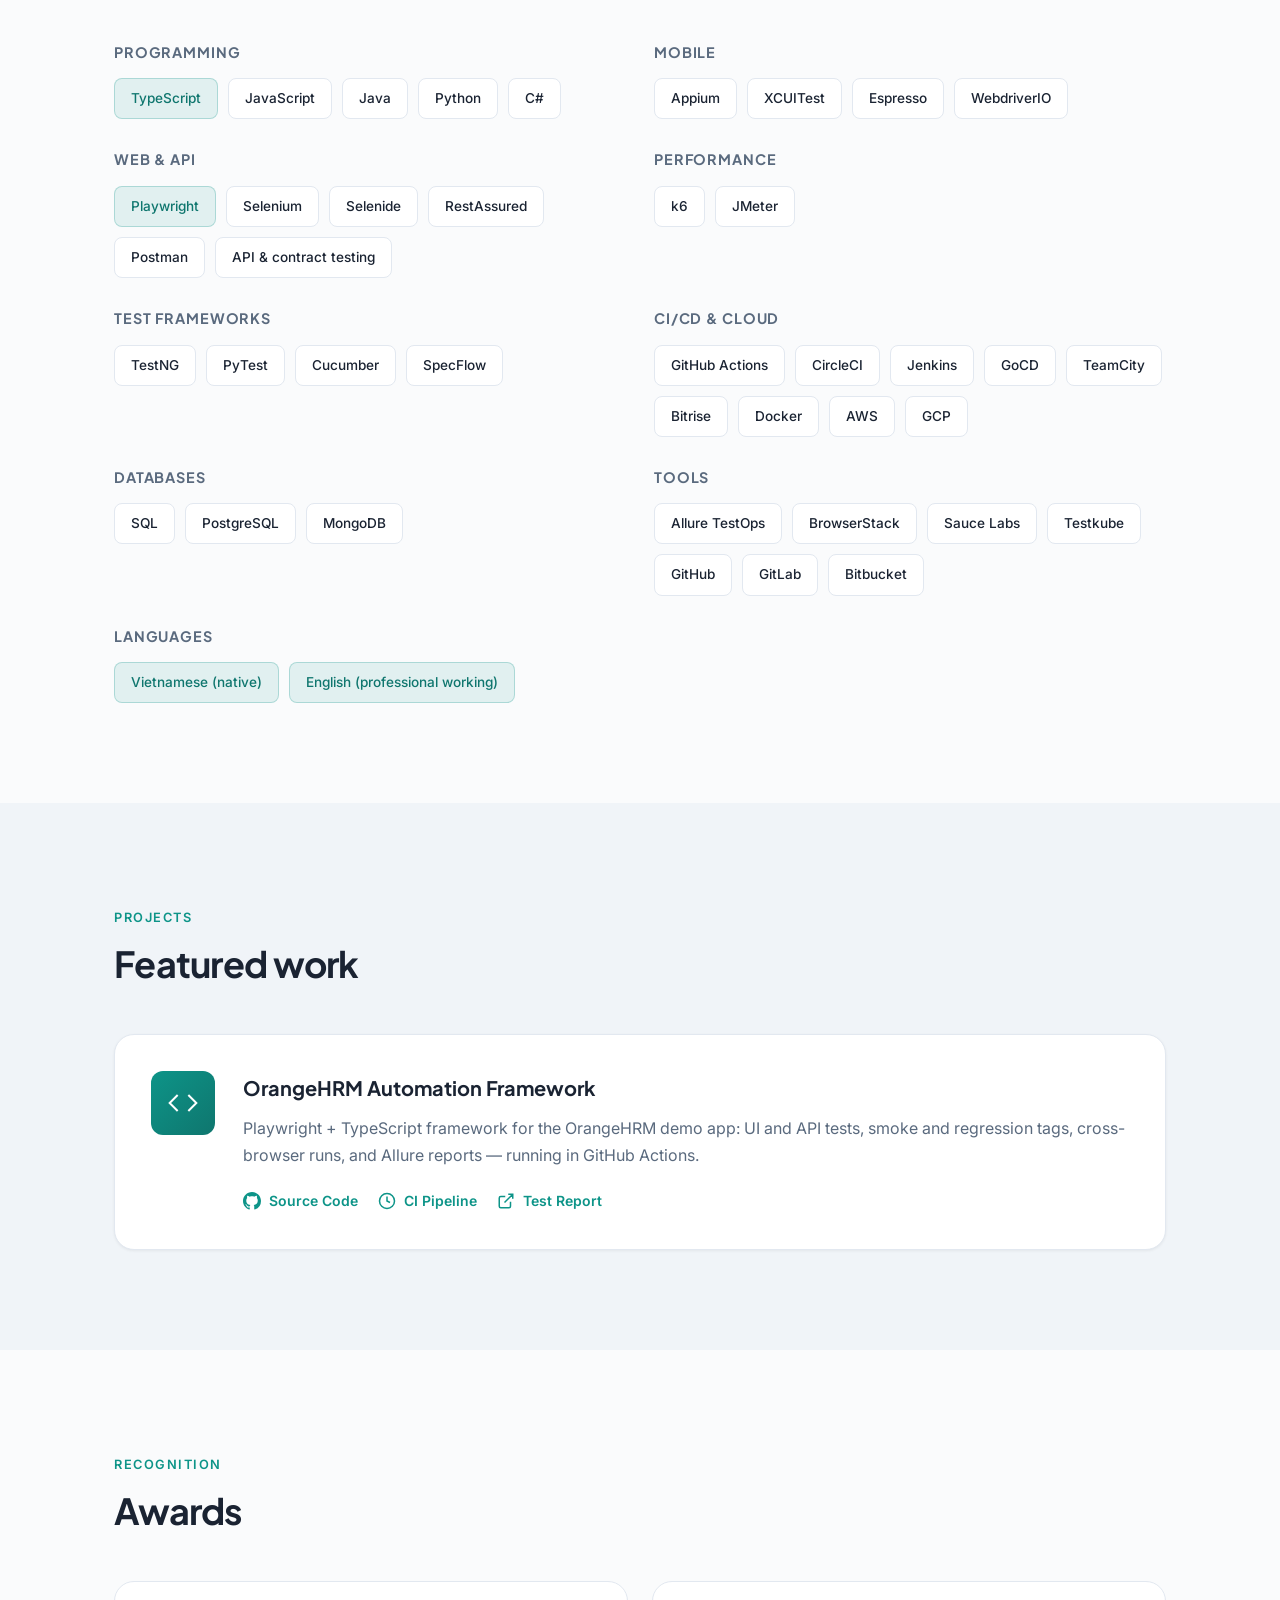
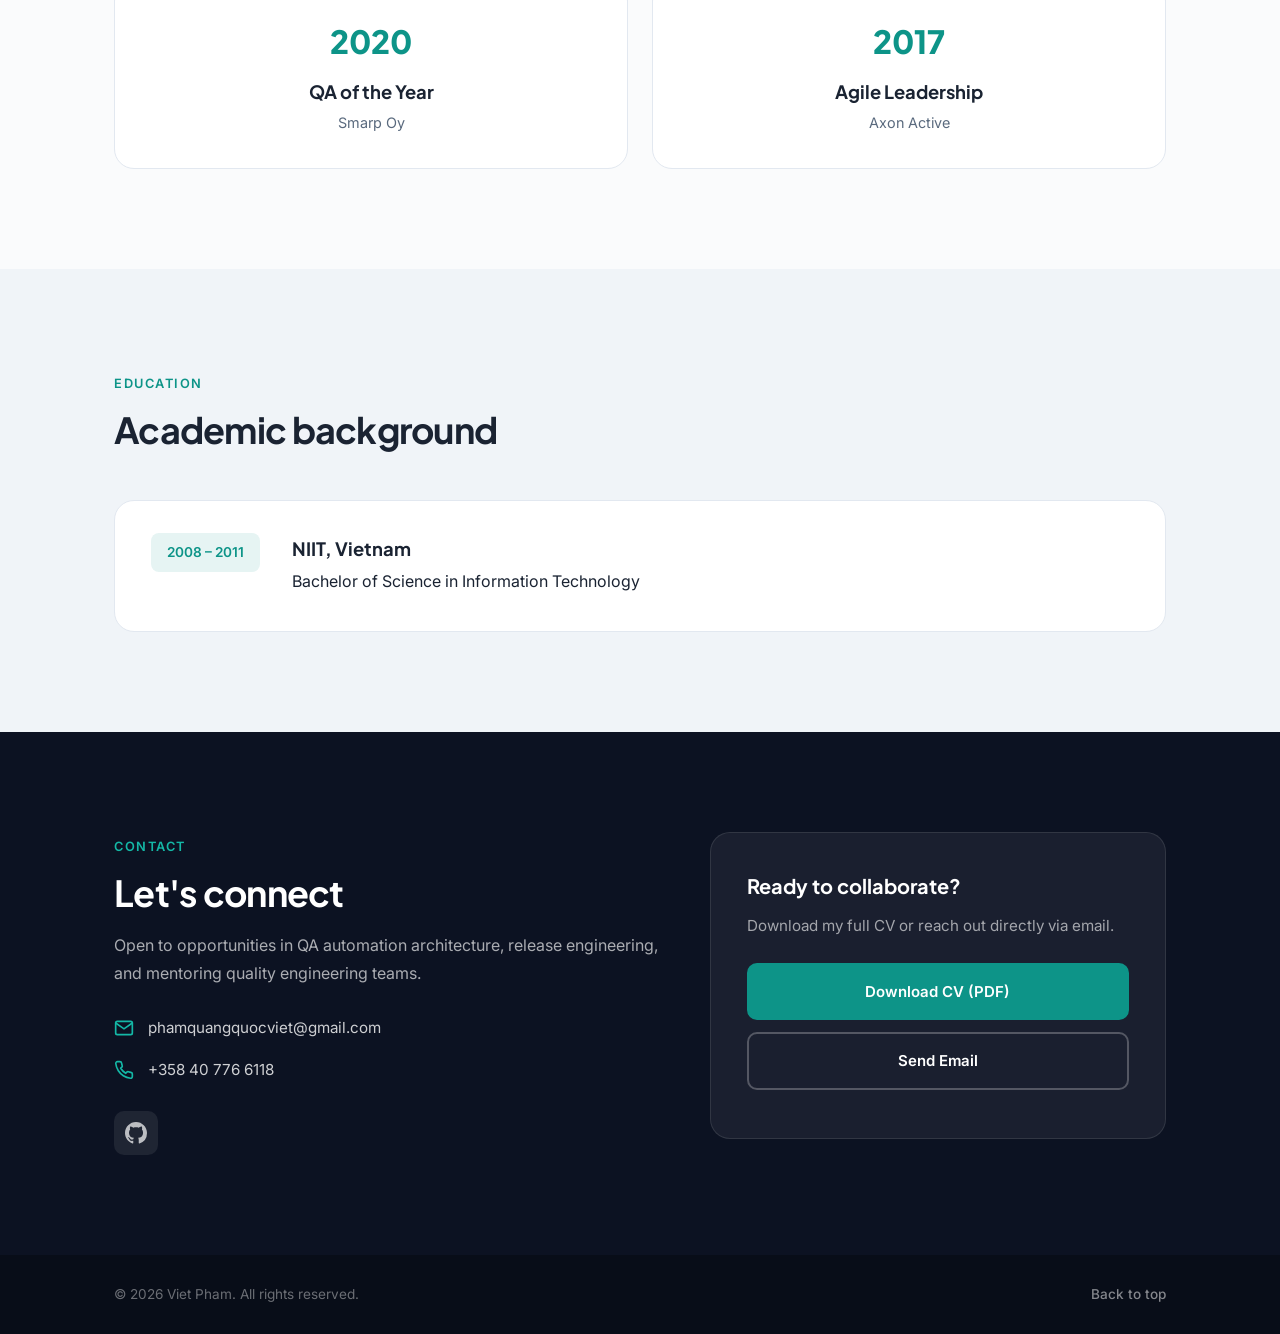
==== commit 609e87b6: "Highlight TypeScript and Playwright in skills Call out TypeScript and Playwright with accent tags in" ====
--- a/index.html
+++ b/index.html
@@ -253,7 +253,7 @@
                     <div class="skills__group">
                         <h3 class="skills__heading">Programming</h3>
                         <div class="skills__tags">
-                            <span class="tag">TypeScript</span>
+                            <span class="tag tag--accent">TypeScript</span>
                             <span class="tag">JavaScript</span>
                             <span class="tag">Java</span>
                             <span class="tag">Python</span>
@@ -272,7 +272,7 @@
                     <div class="skills__group">
                         <h3 class="skills__heading">Web &amp; API</h3>
                         <div class="skills__tags">
-                            <span class="tag">Playwright</span>
+                            <span class="tag tag--accent">Playwright</span>
                             <span class="tag">Selenium</span>
                             <span class="tag">Selenide</span>
                             <span class="tag">RestAssured</span>
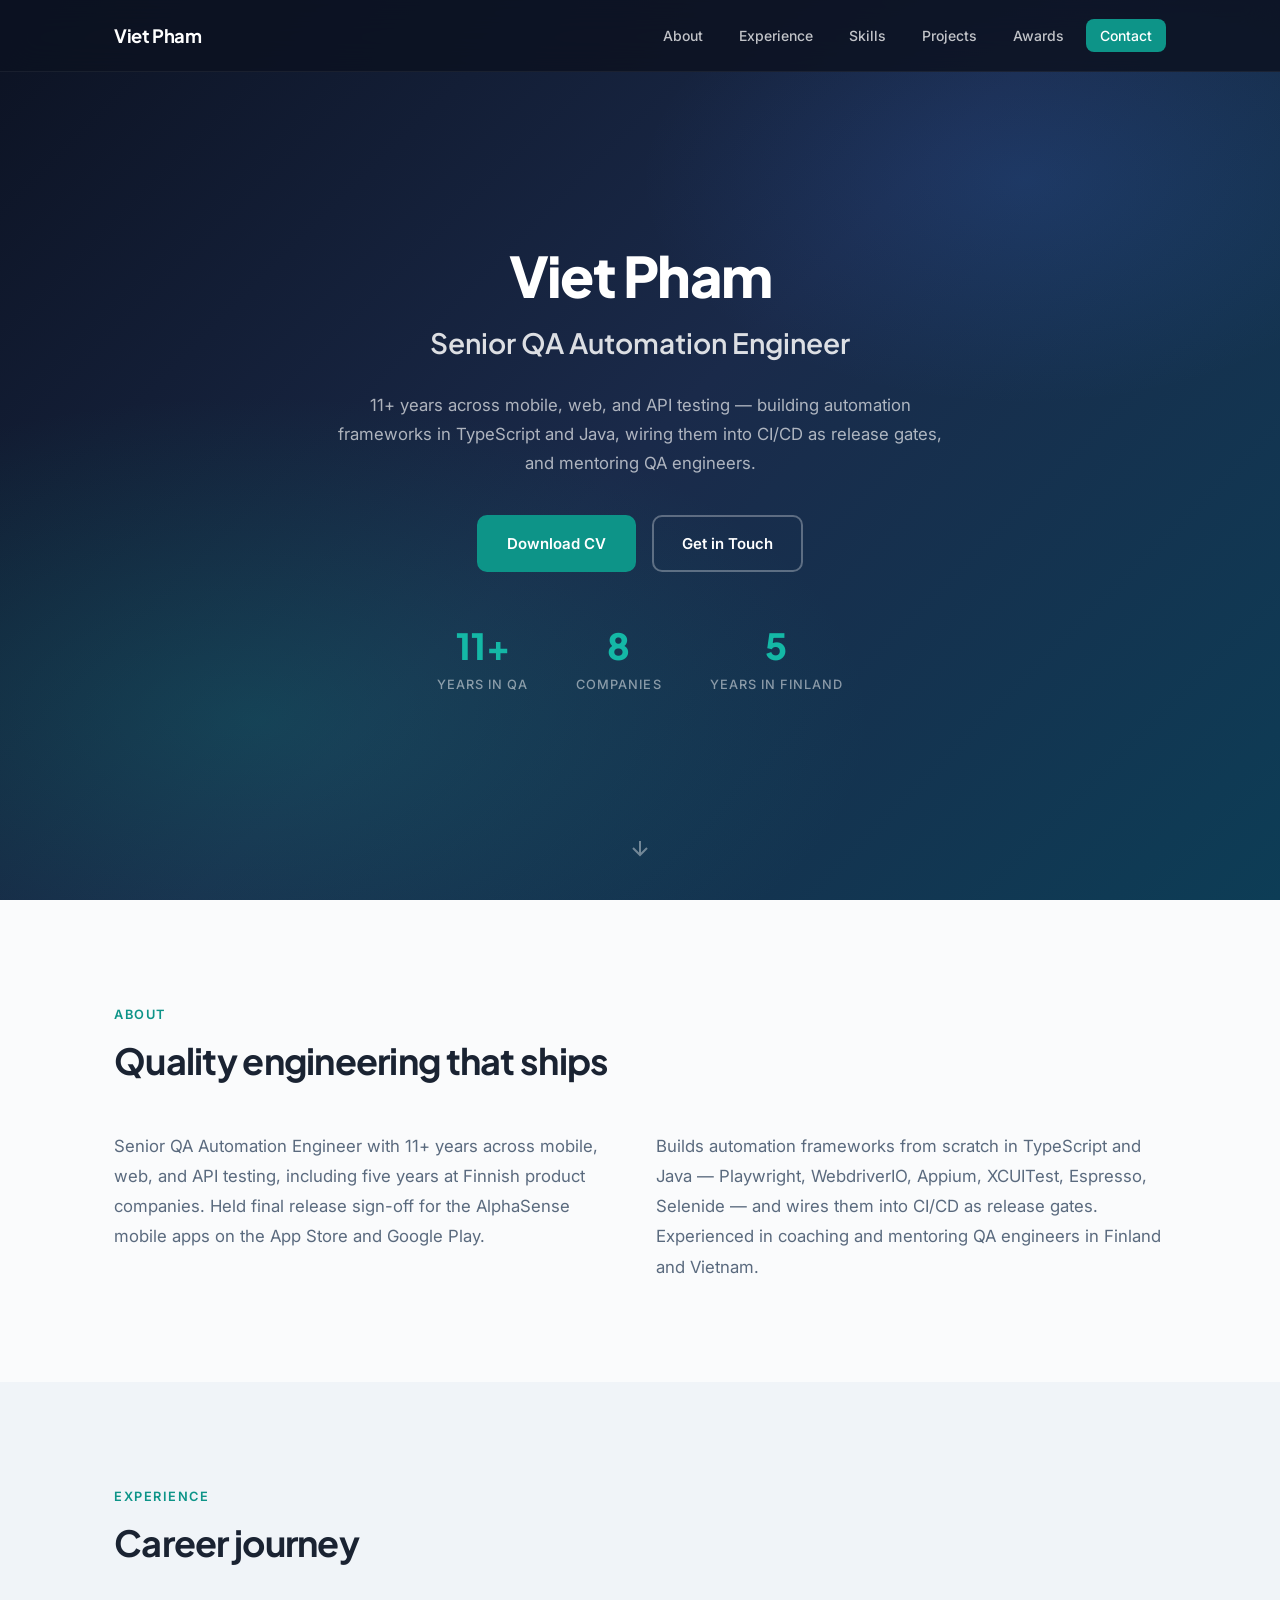
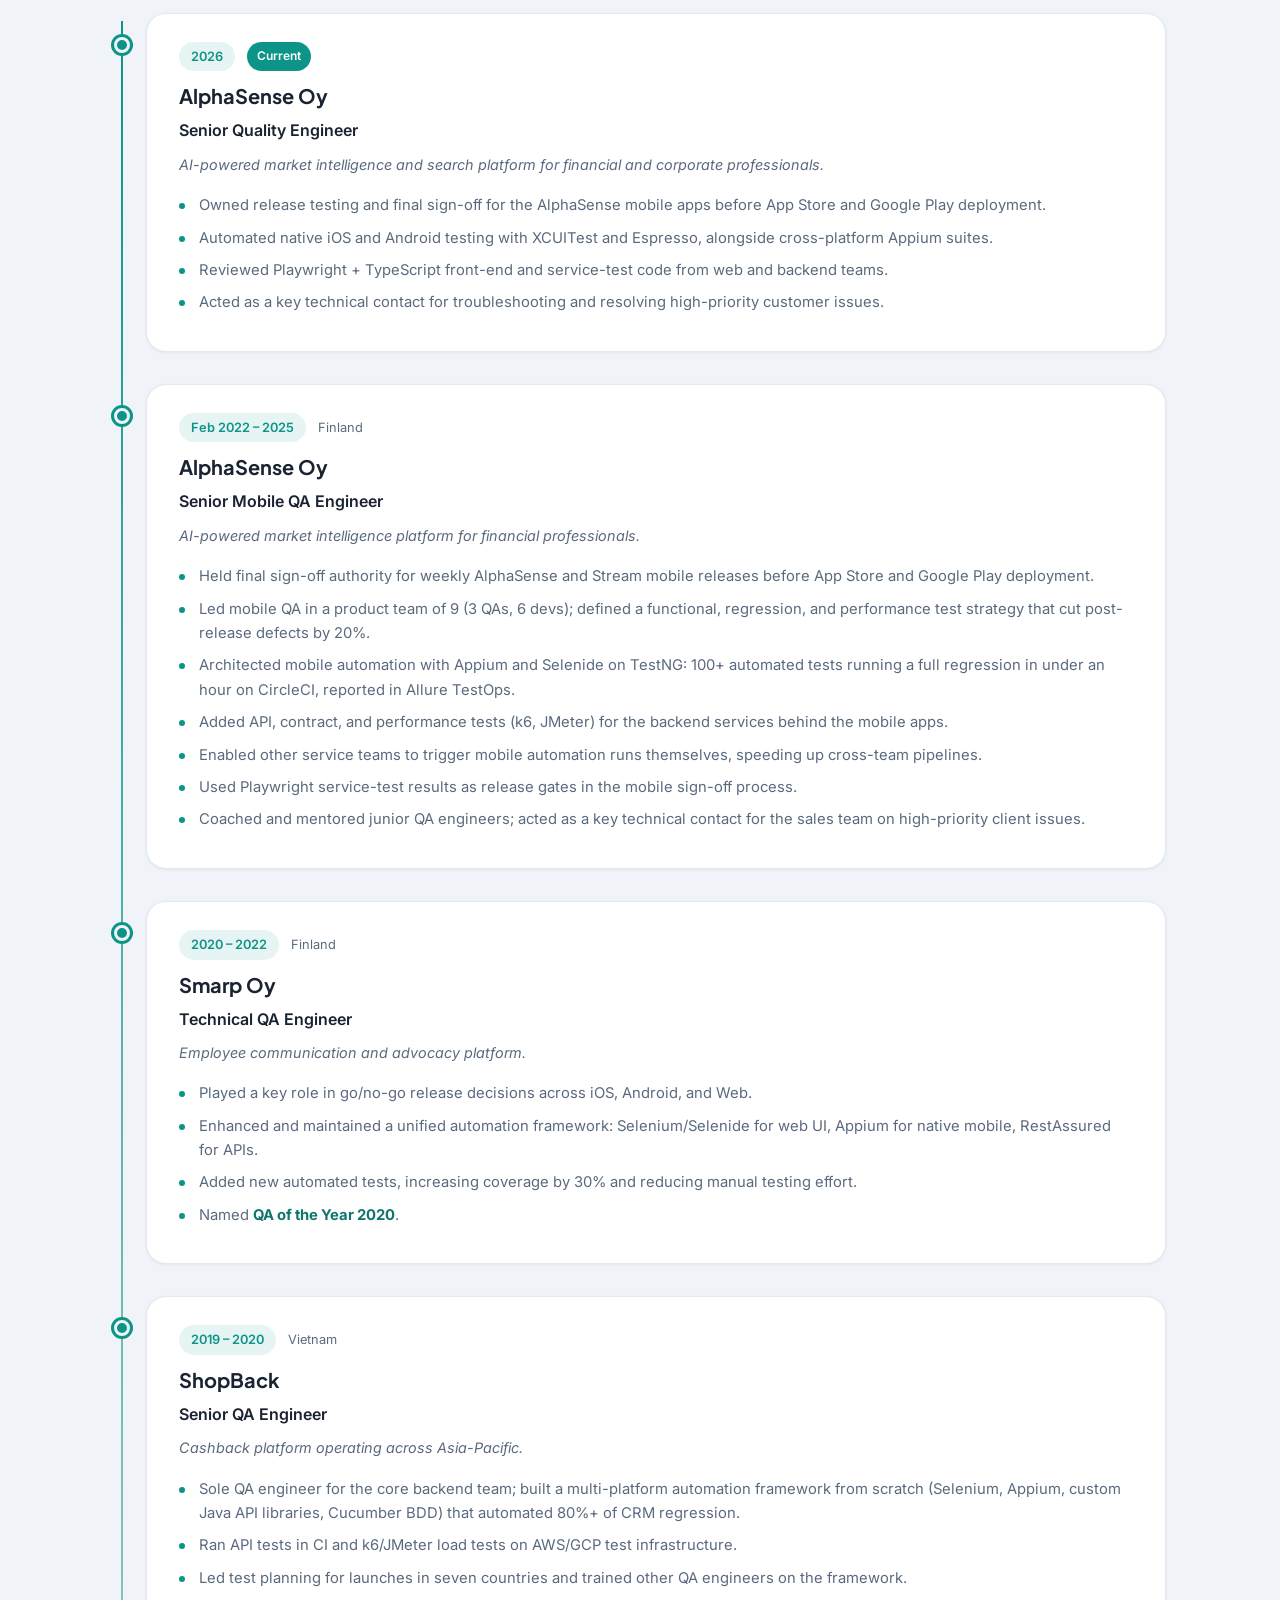
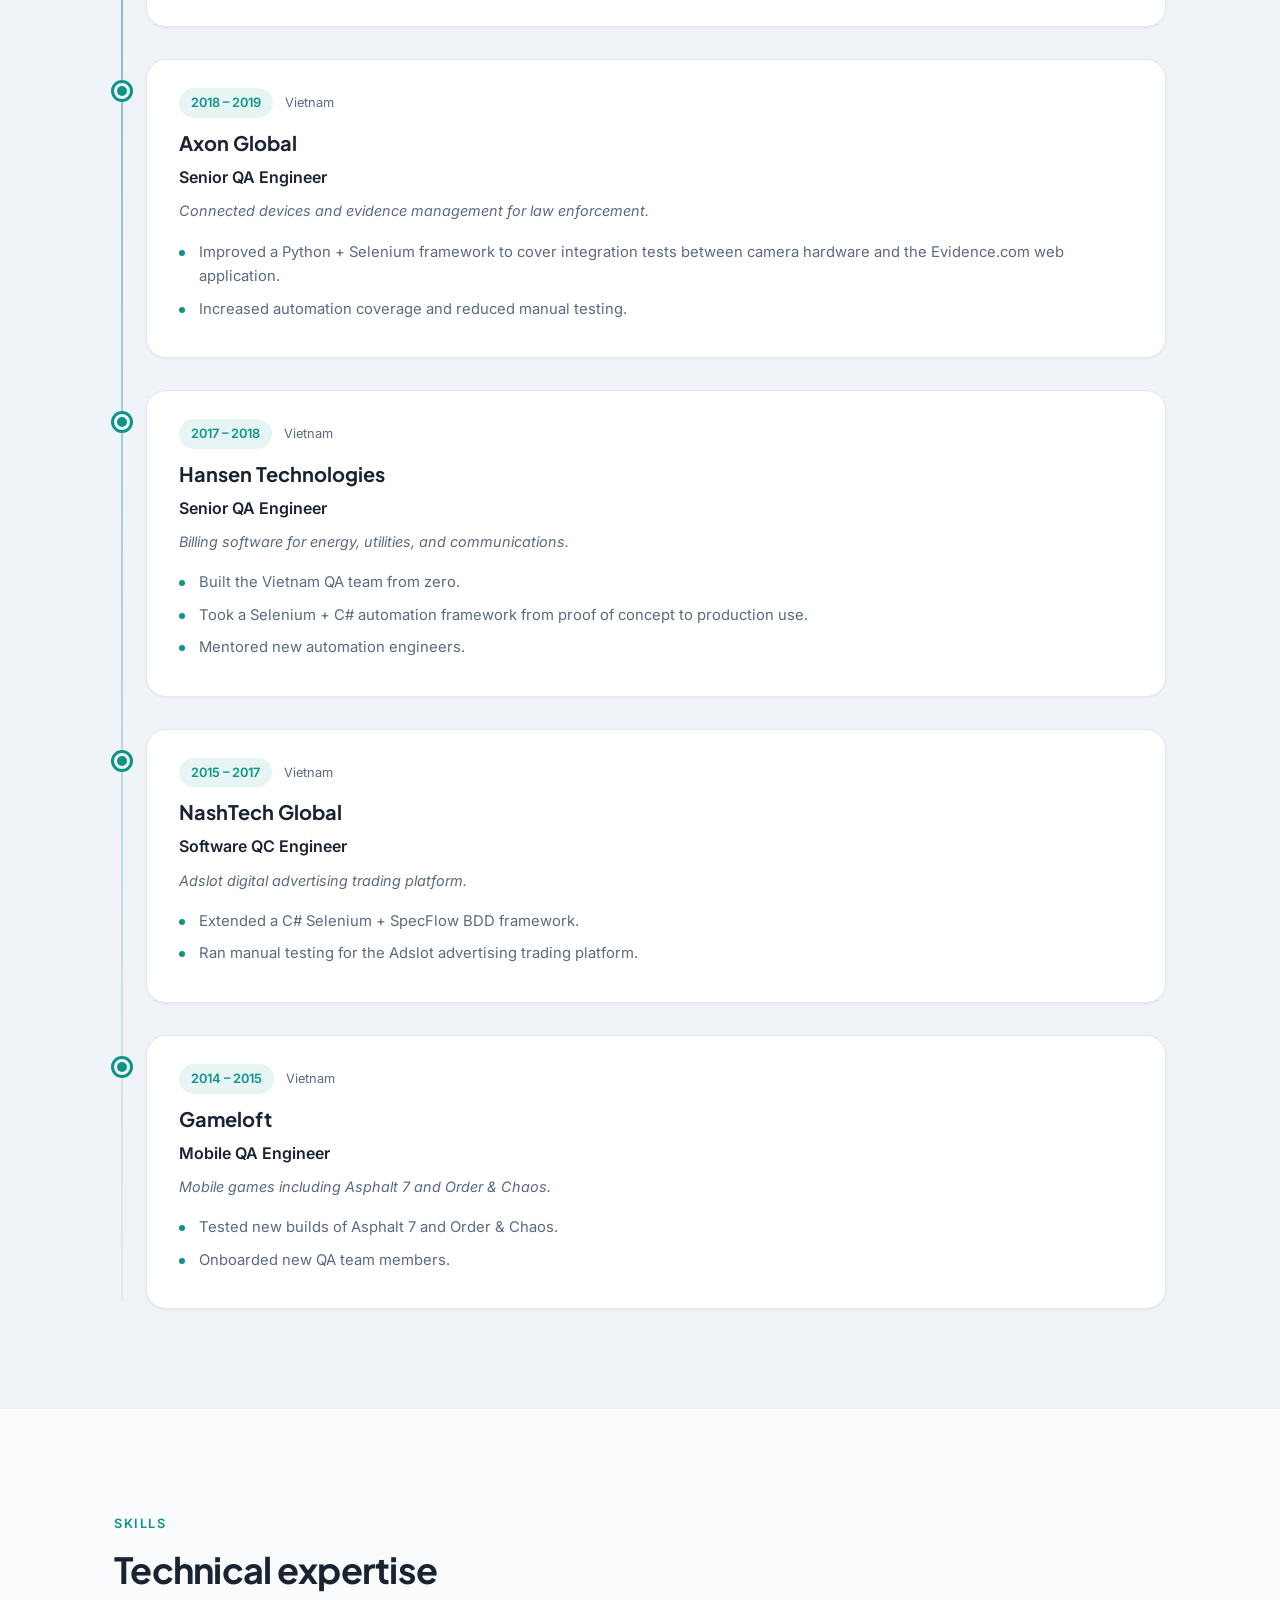
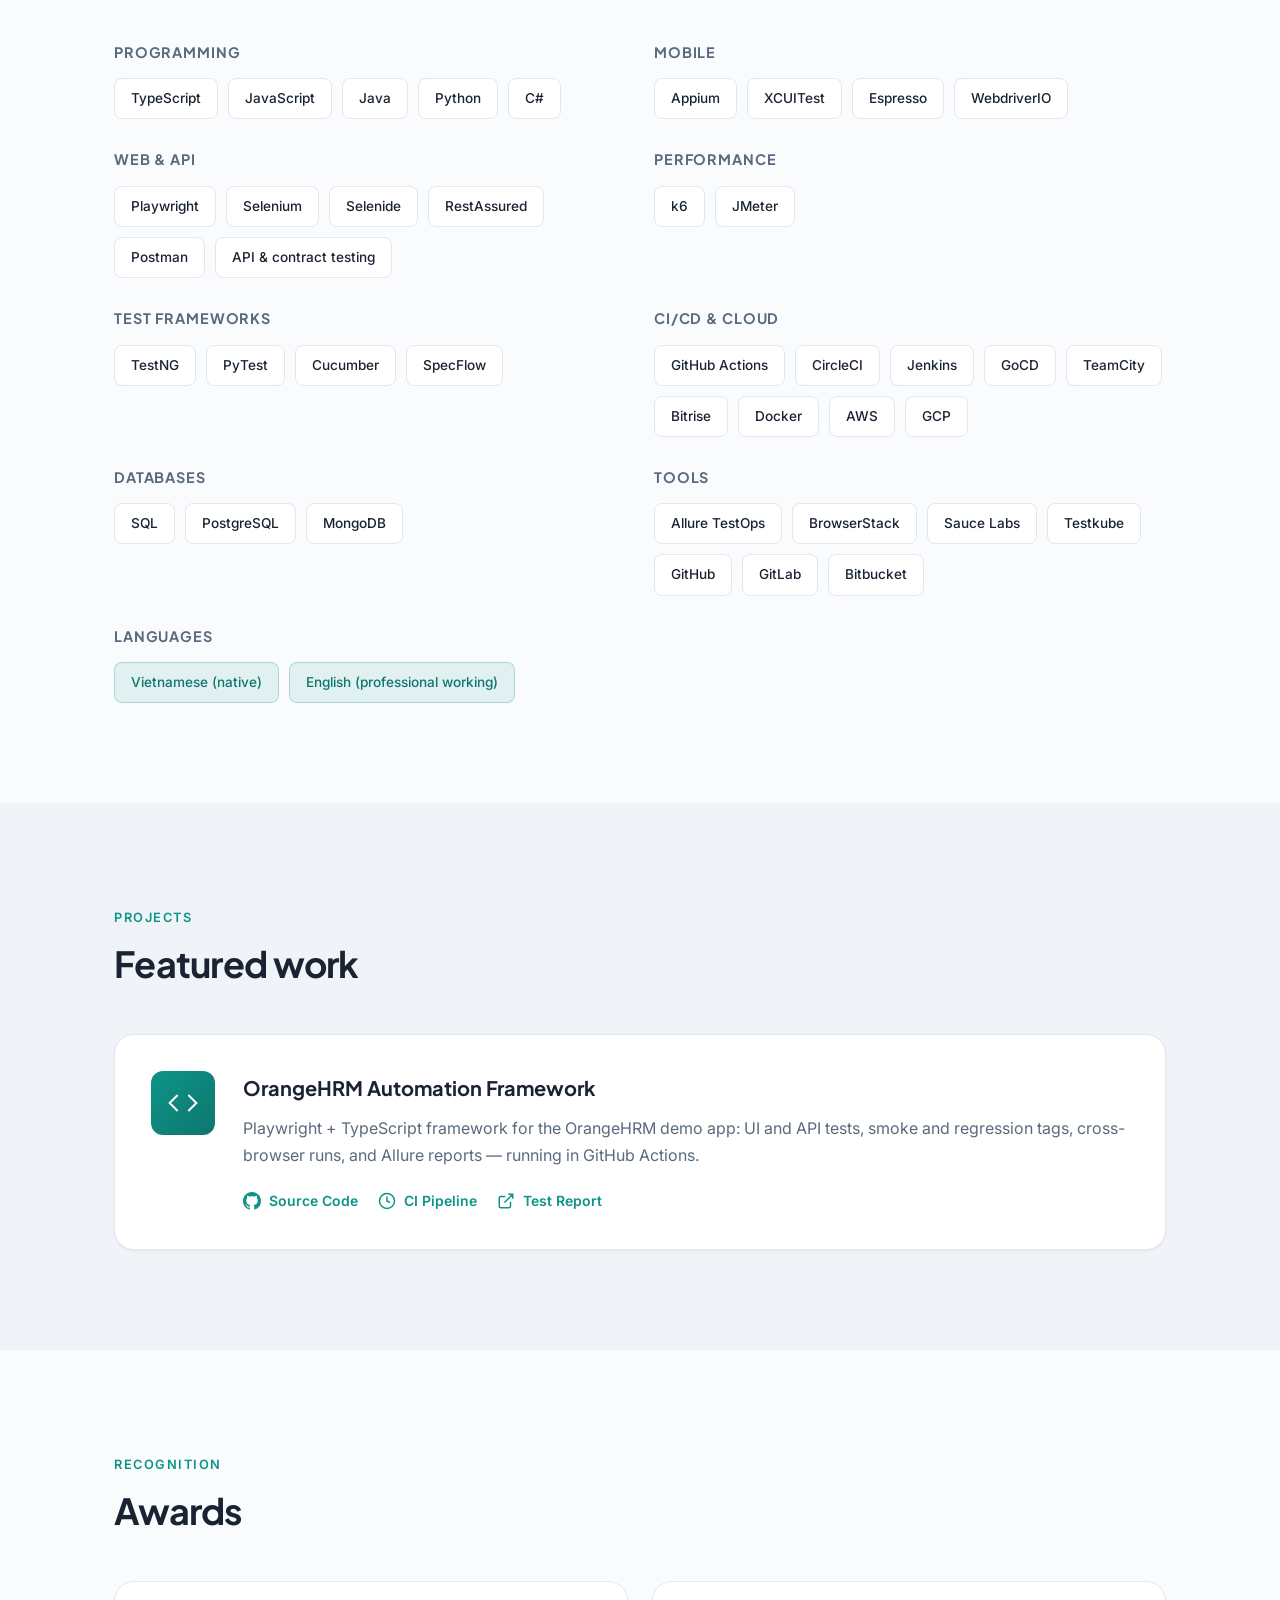
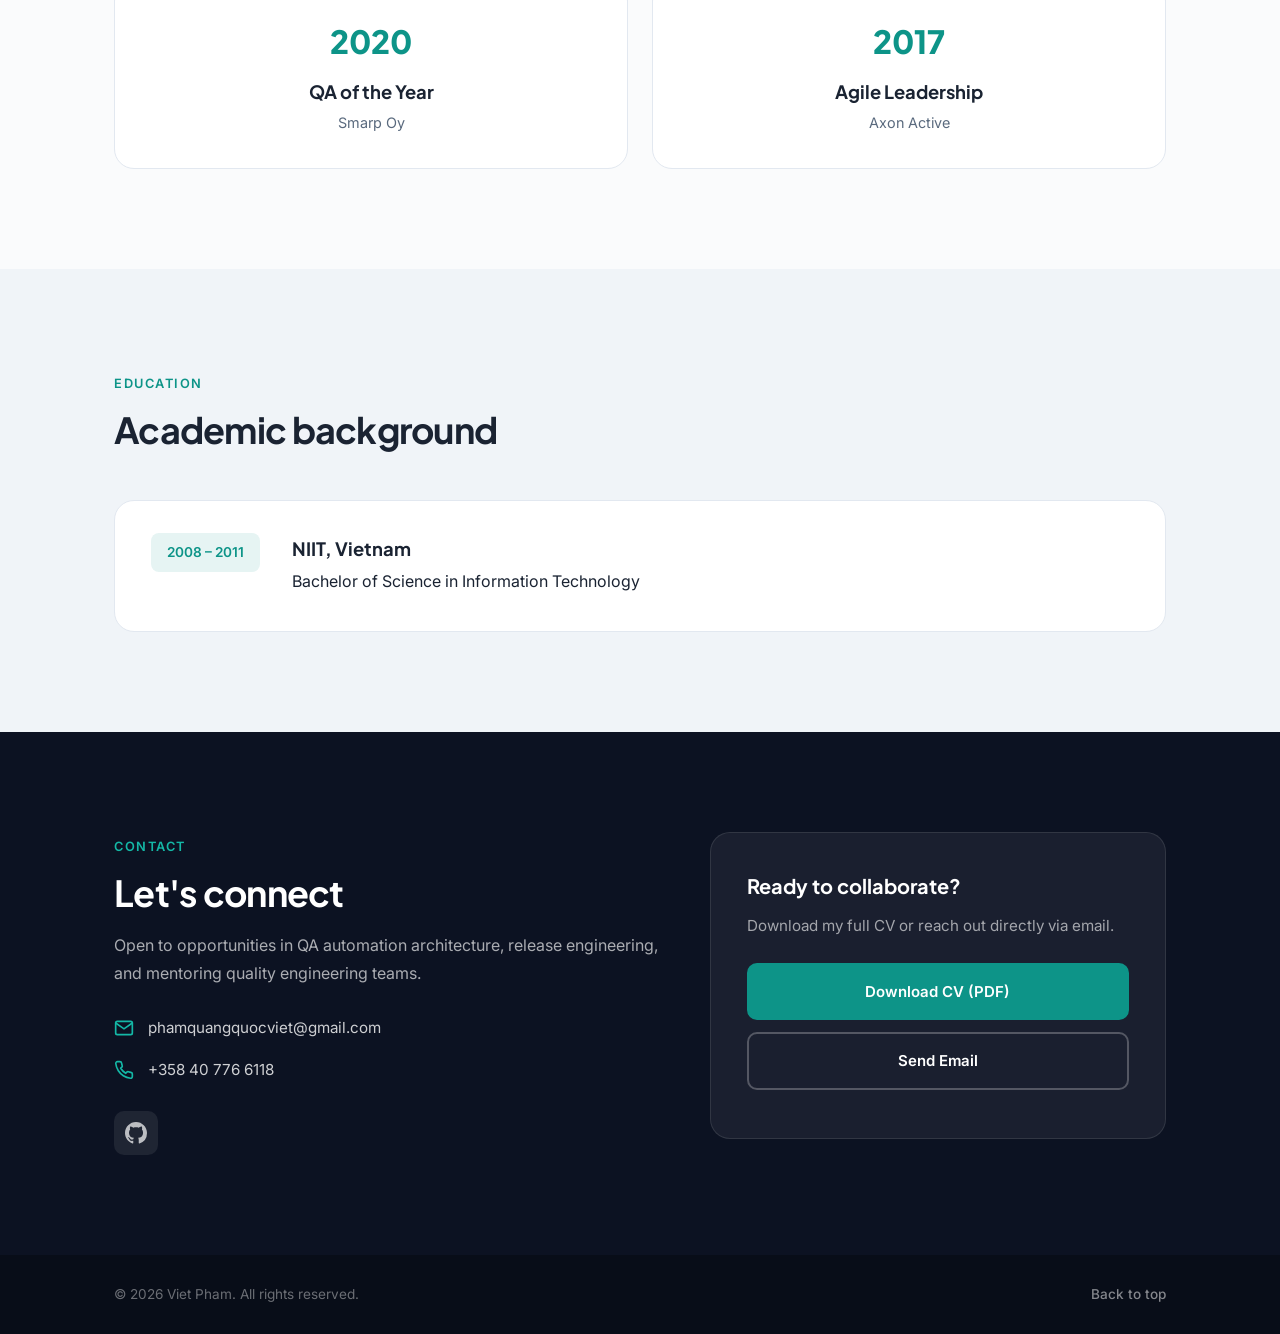
==== commit ebdbb29a: "Style TypeScript and Playwright like other skill tags Remove accent highlighting so both tags match " ====
--- a/index.html
+++ b/index.html
@@ -253,7 +253,7 @@
                     <div class="skills__group">
                         <h3 class="skills__heading">Programming</h3>
                         <div class="skills__tags">
-                            <span class="tag tag--accent">TypeScript</span>
+                            <span class="tag">TypeScript</span>
                             <span class="tag">JavaScript</span>
                             <span class="tag">Java</span>
                             <span class="tag">Python</span>
@@ -272,7 +272,7 @@
                     <div class="skills__group">
                         <h3 class="skills__heading">Web &amp; API</h3>
                         <div class="skills__tags">
-                            <span class="tag tag--accent">Playwright</span>
+                            <span class="tag">Playwright</span>
                             <span class="tag">Selenium</span>
                             <span class="tag">Selenide</span>
                             <span class="tag">RestAssured</span>
